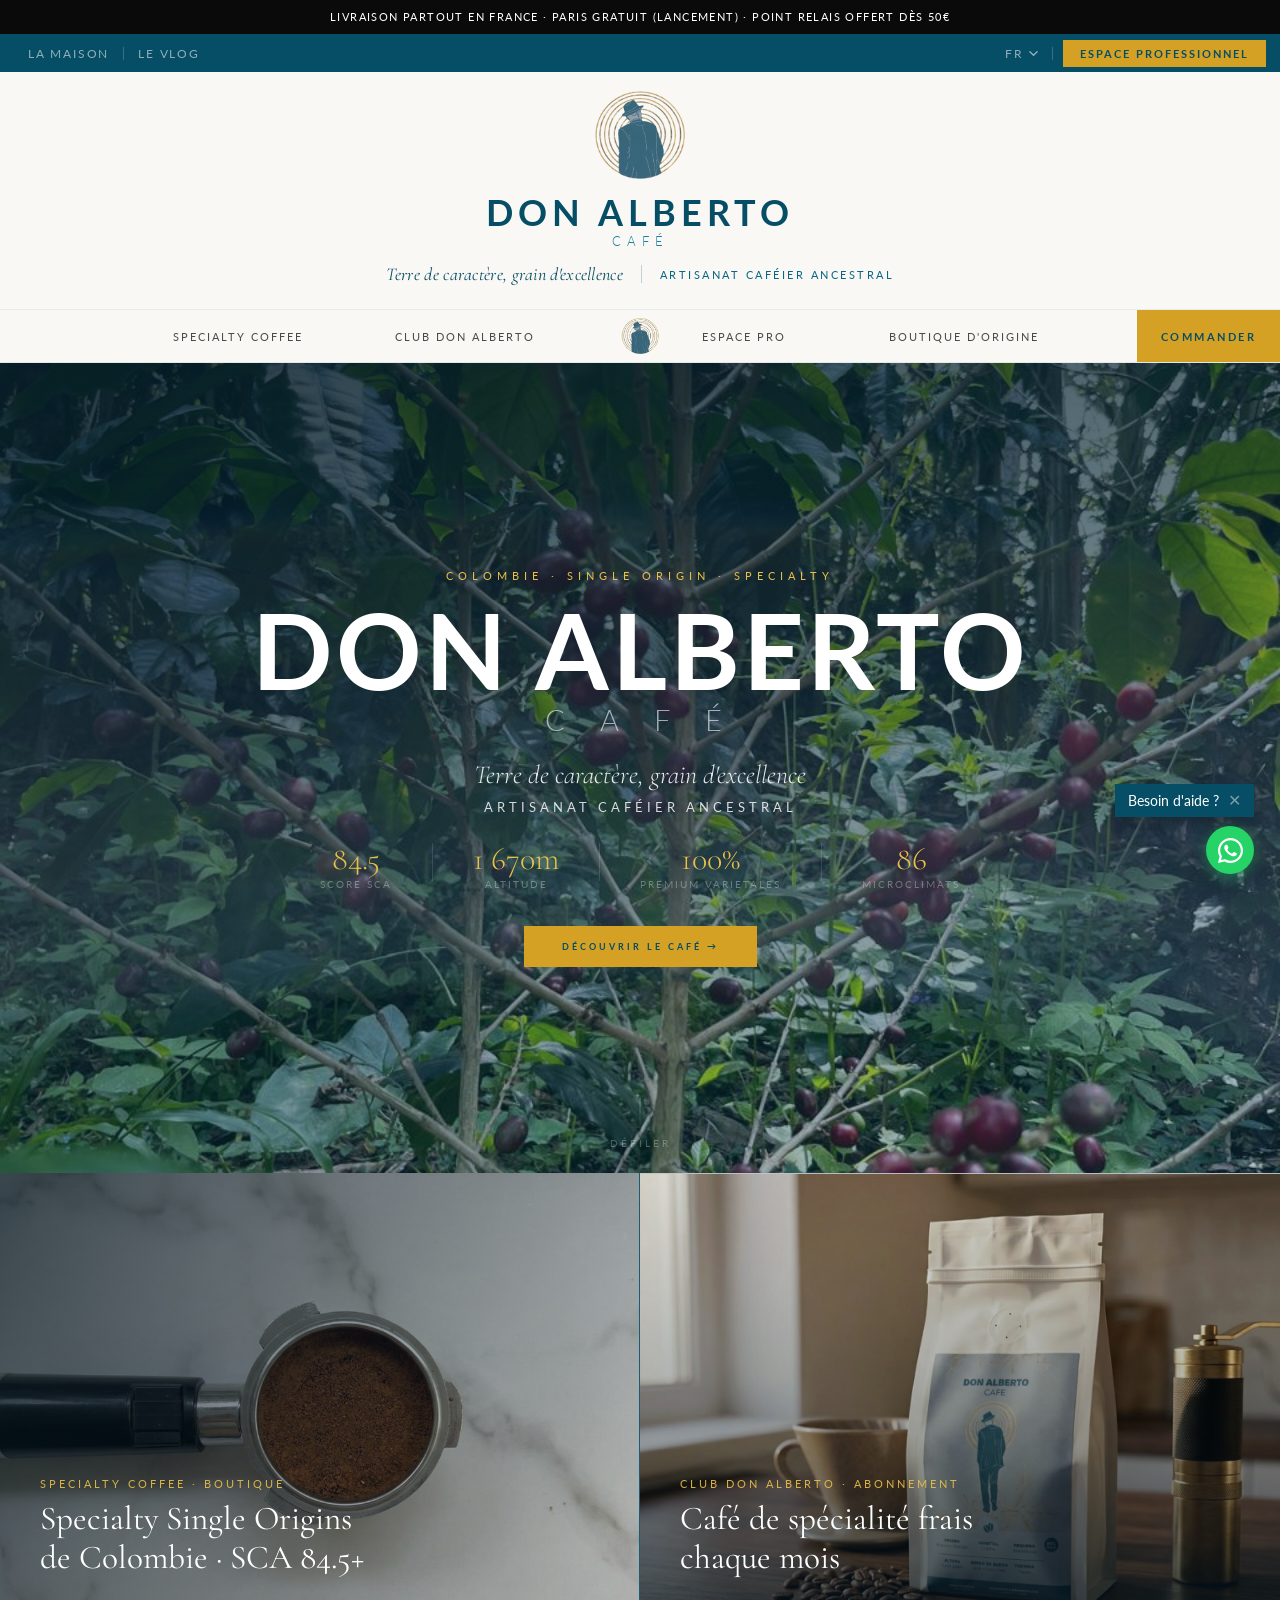
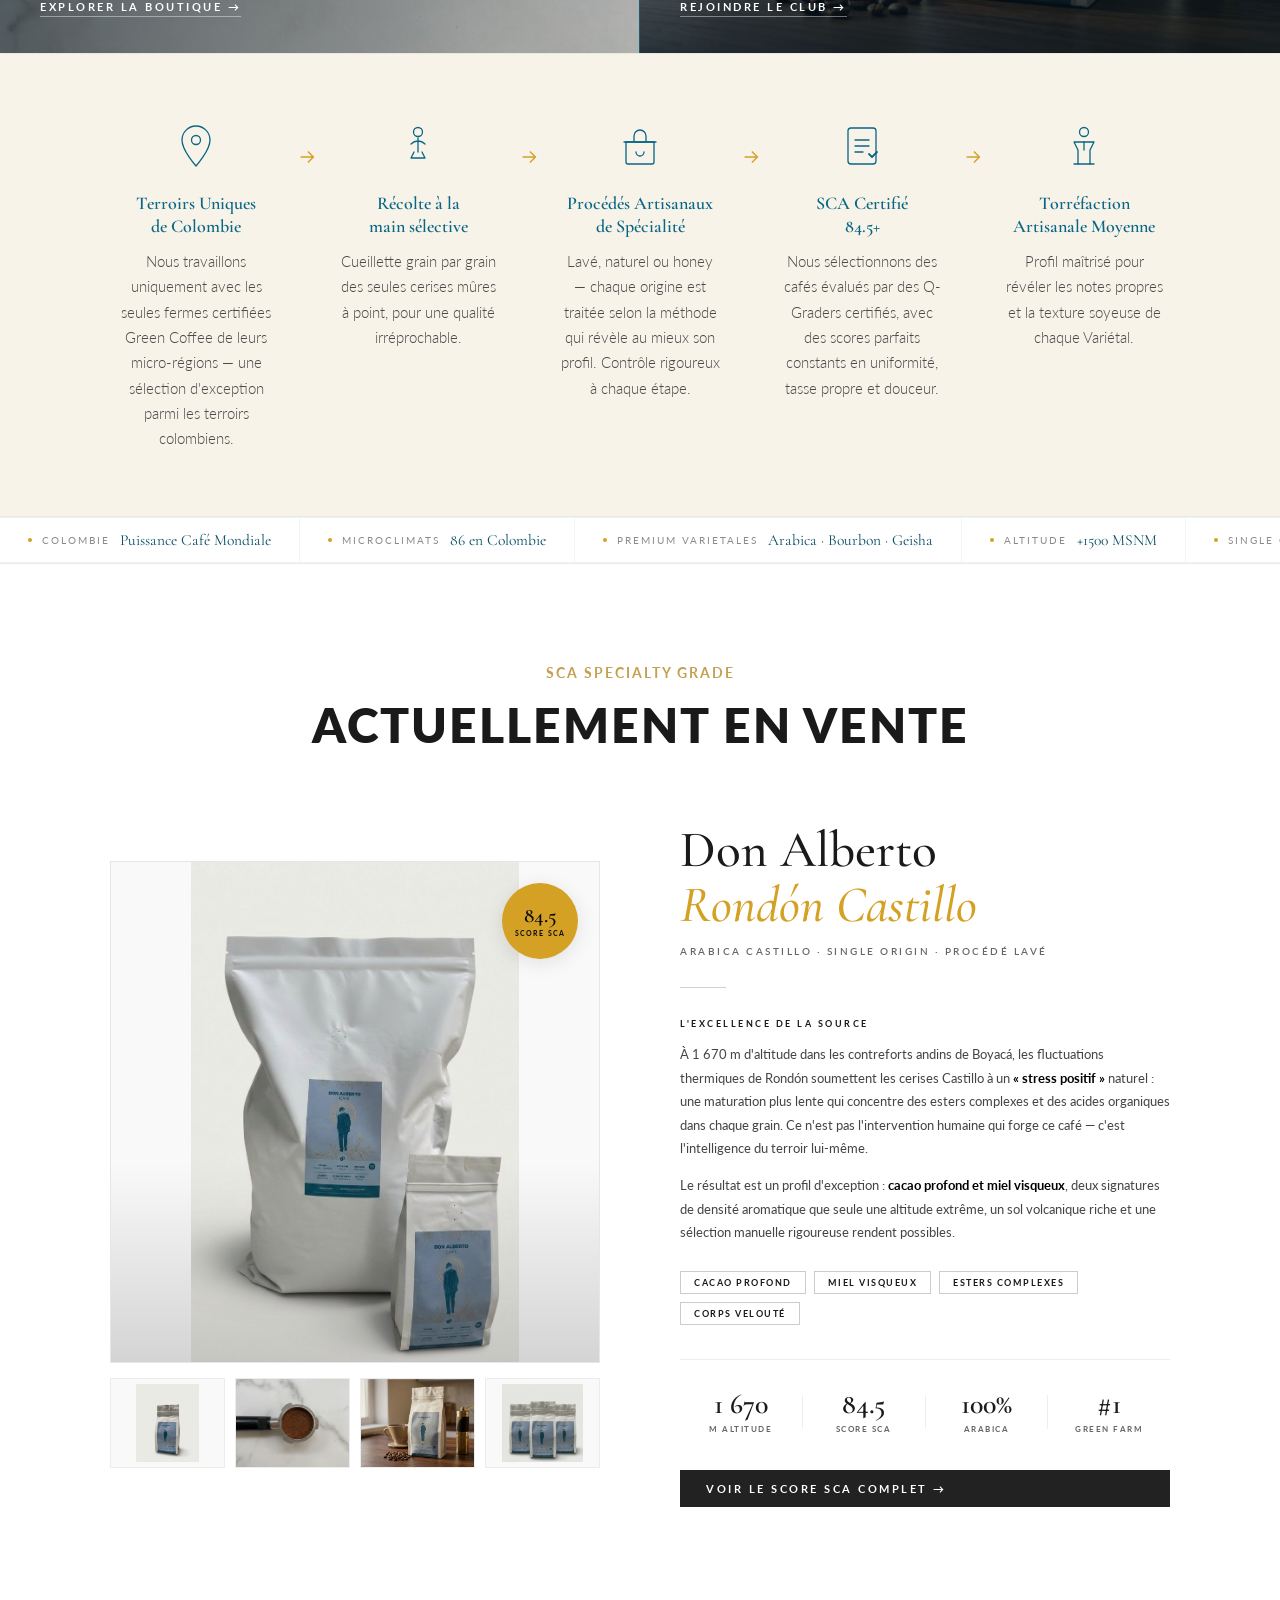
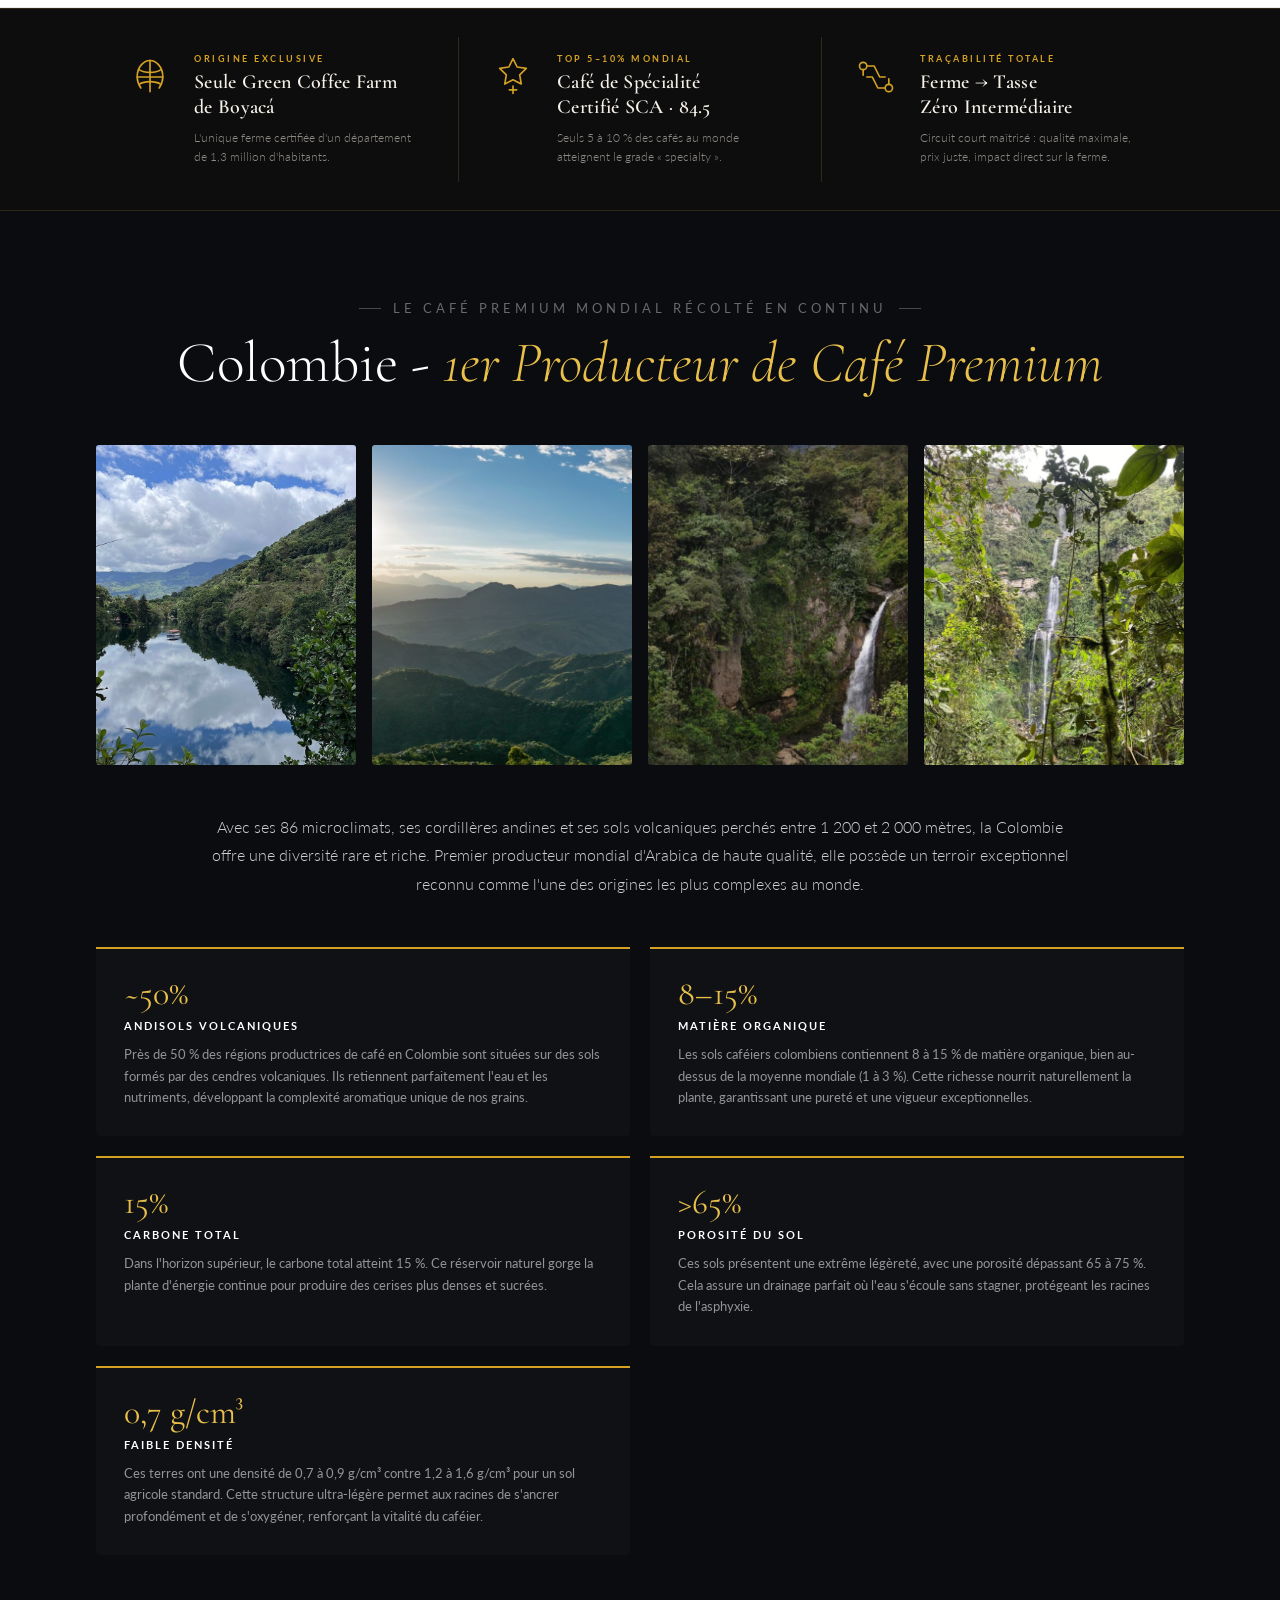
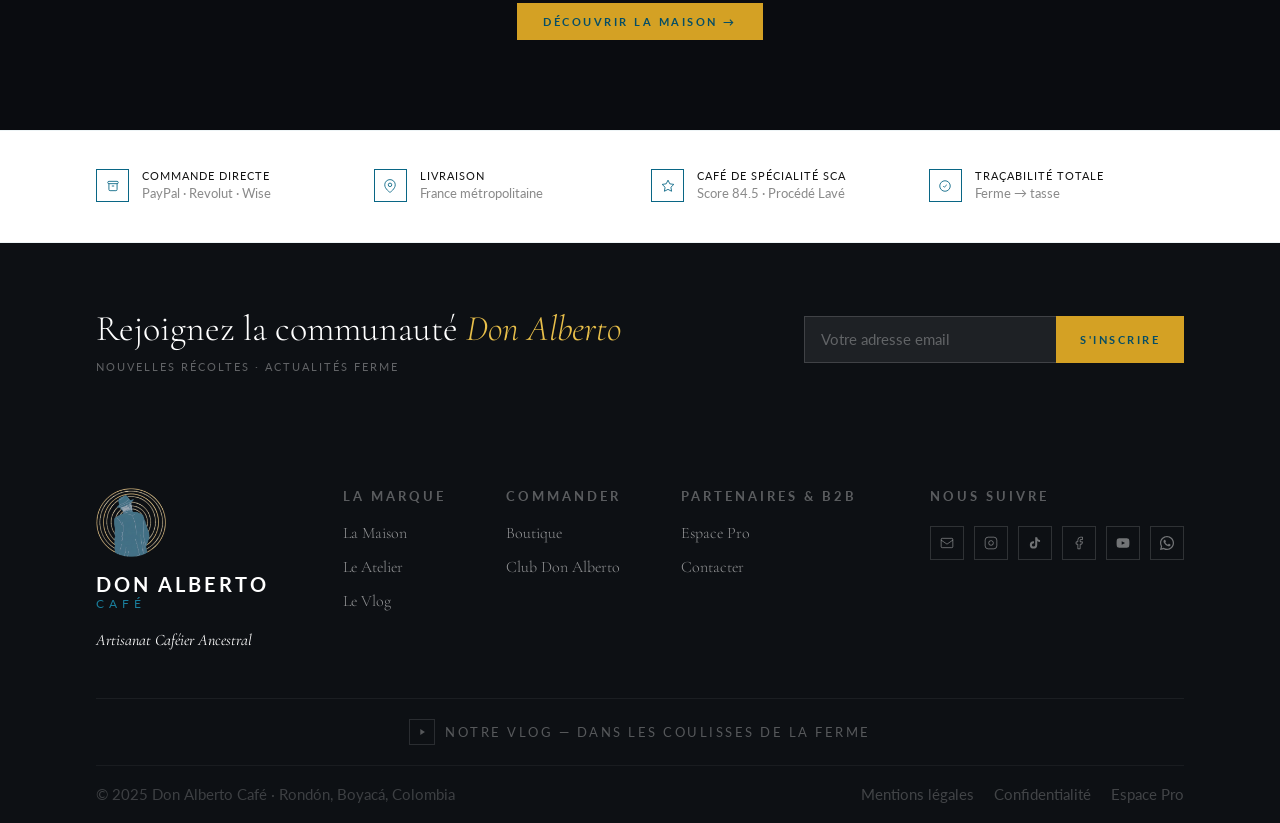
==== index.html @ 187a739f "Move trust bar (hero-hooks) to right below product section on homepage" ====
<!DOCTYPE html>
<html lang="fr">
<head>
<meta charset="UTF-8">
<meta name="viewport" content="width=device-width, initial-scale=1.0">
<title>Don Alberto Café — Specialty Coffee, Colombia · SCA 84.5</title>
<meta name="description" content="Don Alberto Café — Café de spécialité Single Origin. Arabica Castillo, Colombie. Score SCA 84.5.">
<link rel="icon" type="image/png" href="logos/favicon.png">
<link rel="preconnect" href="https://fonts.googleapis.com">
<link href="https://fonts.googleapis.com/css2?family=Cormorant+Garamond:ital,wght@0,300;0,400;0,500;0,600;1,300;1,400;1,500&family=Lato:wght@300;400;700&display=swap" rel="stylesheet">
<link rel="stylesheet" href="da-styles.css">
</head>
<body>

<div id="site-header"></div>

<section class="hero" aria-label="Don Alberto Café — Specialty Coffee from Colombia">
  <video class="hero-video" autoplay muted loop playsinline poster="images/farm_cherries1.jpeg">
    <source src="videos/DA_Intro_Final.mp4" type="video/mp4">
    <img src="images/farm_cherries1.jpeg" alt="Don Alberto coffee farm" style="width:100%;height:100%;object-fit:cover;">
  </video>
  <div class="hero-overlay"></div>
  <div class="hero-content">
    <p class="hero-eyebrow" id="h-ey"> Colombie · Single Origin · Specialty</p>
    <h1 class="hero-title">DON ALBERTO<span id="h-sub">C A F É</span></h1>
    <p class="hero-slogan" id="h-sl">Terre de caractère, grain d'excellence</p>
    <p class="hero-craft" id="h-craft">ARTISANAT CAFÉIER ANCESTRAL</p>
    <div class="hero-stats">
      <div><div class="hstat-num">84.5</div><div class="hstat-lbl" id="s-sca">Score SCA</div></div>
      <div class="hero-hdiv"></div>
      <div><div class="hstat-num">1 670m</div><div class="hstat-lbl" id="s-alt">Altitude</div></div>
      <div class="hero-hdiv"></div>
      <div><div class="hstat-num">100%</div><div class="hstat-lbl" id="s-ara">Premium Varietales</div></div>
      <div class="hero-hdiv"></div>
      <div><div class="hstat-num">86</div><div class="hstat-lbl" id="s-stat4">Microclimats</div></div>
    </div>
    <div style="margin-top:36px;animation:fu .9s 1.1s both;">
<a href="boutique.html" id="hero-cta-btn" style="display:inline-flex;align-items:center;gap:10px;background:var(--gold);color:var(--teal-deep);padding:15px 38px;font-family:'Lato',sans-serif;font-size:9px;letter-spacing:3px;text-transform:uppercase;font-weight:700;border:none;cursor:pointer;text-decoration:none;transition:background .2s;">Découvrir le café →</a>    </div>
  </div>
  <div class="hero-scroll"><div class="scroll-line"></div><span id="s-scroll">Défiler</span></div>
</section>

<style>
/* ── HERO HOOKS ───────────────────────────── */
.hero-hooks {
  background: #0d0d0d;
  border-top: 1px solid rgba(196,160,80,.18);
  border-bottom: 1px solid rgba(196,160,80,.18);
}
.hh-inner {
  display: flex;
  align-items: stretch;
  padding: 0 var(--page-pad);
}
.hh-item {
  flex: 1;
  display: flex;
  align-items: flex-start;
  gap: 22px;
  padding: 44px 32px;
  transition: background .25s;
}
.hh-item:hover { background: rgba(196,160,80,.04); }
.hh-icon {
  flex-shrink: 0;
  width: 44px;
  height: 44px;
  color: var(--gold, #c4a050);
  margin-top: 2px;
}
.hh-icon svg { width: 100%; height: 100%; }
.hh-body { display: flex; flex-direction: column; gap: 6px; }
.hh-tag {
  font-family: 'Lato', sans-serif;
  font-size: 9px;
  font-weight: 700;
  letter-spacing: 2.5px;
  text-transform: uppercase;
  color: var(--gold, #c4a050);
}
.hh-title {
  font-family: 'Cormorant Garamond', serif;
  font-size: 20px;
  font-weight: 600;
  line-height: 1.25;
  color: #f5f0e8;
  letter-spacing: .3px;
}
.hh-desc {
  font-family: 'Lato', sans-serif;
  font-size: 12px;
  font-weight: 300;
  line-height: 1.6;
  color: rgba(245,240,232,.55);
  margin-top: 2px;
}
.hh-divider {
  width: 1px;
  background: rgba(196,160,80,.2);
  margin: 28px 0;
  flex-shrink: 0;
}

@media (max-width: 860px) {
  .hh-inner {
    flex-direction: column;
    padding: 0 24px;
  }
  .hh-item {
    padding: 28px 8px;
    gap: 18px;
  }
  .hh-divider {
    width: 100%;
    height: 1px;
    margin: 0;
  }
  .hh-title { font-size: 18px; }
}
</style>

<div class="home-panels">
  <a href="boutique.html" class="hp">
    <img class="hp-img" src="images/notre-cafe.png" alt="Specialty Coffee Don Alberto — Boutique" loading="lazy" onerror="this.style.display='none'">
    <div class="hp-ov"></div>
    <div class="hp-cnt">
      <div class="hp-ey" id="p1-ey">Specialty Coffee · Boutique</div>
      <div class="hp-ti" id="p1-ti">Rondón Castillo —<br>SCA 84.5 · Grain entier</div>
      <span class="hp-ct" id="p1-ct">Explorer la boutique →</span>
    </div>
  </a>
  <a href="club.html" class="hp">
    <img class="hp-img" src="images/coffee_kitchen_bg.png" alt="Club Don Alberto — Abonnement mensuel" loading="lazy" onerror="this.style.display='none'">
    <div class="hp-ov"></div>
    <div class="hp-cnt">
      <div class="hp-ey" id="p2-ey">Club Don Alberto · Abonnement</div>
      <div class="hp-ti" id="p2-ti">Café de spécialité frais<br>chaque mois</div>
      <span class="hp-ct" id="p2-ct">Rejoindre le Club →</span>
    </div>
  </a>
</div>

<section class="journey-section">
  <div class="journey-steps">
    <div class="journey-step reveal">
      <div class="journey-icon">
        <svg viewBox="0 0 48 48"><path d="M24 4C16.268 4 10 10.268 10 18c0 10.5 14 26 14 26s14-15.5 14-26c0-7.732-6.268-14-14-14z"/><circle cx="24" cy="18" r="4.5"/></svg>
      </div>
      <div class="journey-title" id="jt1"></div>
      <div class="journey-desc" id="jd1"></div>
    </div>
    <div class="journey-arrow"><svg viewBox="0 0 24 24"><path d="M5 12h14M13 6l6 6-6 6"/></svg></div>
    <div class="journey-step reveal">
      <div class="journey-icon">
        <svg viewBox="0 0 48 48"><circle cx="24" cy="10" r="4.5"/><path d="M24 16v14M17 22c0 0 3-3 7-3s7 3 7 3M17 36h14M20 30l-3 6M28 30l3 6"/></svg>
      </div>
      <div class="journey-title" id="jt2"></div>
      <div class="journey-desc" id="jd2"></div>
    </div>
    <div class="journey-arrow"><svg viewBox="0 0 24 24"><path d="M5 12h14M13 6l6 6-6 6"/></svg></div>
    <div class="journey-step reveal">
      <div class="journey-icon">
        <svg viewBox="0 0 48 48"><path d="M10 20h28v20a2 2 0 01-2 2H12a2 2 0 01-2-2V20z"/><path d="M8 20h32M18 20V14a6 6 0 0112 0v6"/><path d="M20 30a4 4 0 008 0"/></svg>
      </div>
      <div class="journey-title" id="jt3"></div>
      <div class="journey-desc" id="jd3"></div>
    </div>
    <div class="journey-arrow"><svg viewBox="0 0 24 24"><path d="M5 12h14M13 6l6 6-6 6"/></svg></div>
    <div class="journey-step reveal">
      <div class="journey-icon">
        <svg viewBox="0 0 48 48"><rect x="10" y="6" width="28" height="36" rx="3"/><path d="M17 18h14M17 24h14M17 30h8"/><path d="M31 32l3 3 5-5" stroke-width="1.8"/></svg>
      </div>
      <div class="journey-title" id="jt4"></div>
      <div class="journey-desc" id="jd4"></div>
    </div>
    <div class="journey-arrow"><svg viewBox="0 0 24 24"><path d="M5 12h14M13 6l6 6-6 6"/></svg></div>
    <div class="journey-step reveal">
      <div class="journey-icon">
        <svg viewBox="0 0 48 48"><circle cx="24" cy="10" r="4.5"/><path d="M18 42V28l-4-8h20l-4 8v14"/><path d="M14 42h20"/><path d="M24 20v8"/></svg>
      </div>
      <div class="journey-title" id="jt5"></div>
      <div class="journey-desc" id="jd5"></div>
    </div>
  </div>
</section>

<div class="attrs-strip">
  <div class="attrs-track">
    </div>
</div>

<section class="product-section" id="produit">
  <div style="text-align: center; margin-bottom: 70px;">
    <div style="font-family: 'Lato', sans-serif; font-size: 14px; color: #c4a050; margin-bottom: 15px; text-transform: uppercase; font-weight: 700; letter-spacing: 2px;" data-i18n="prod_grade">SCA Specialty Grade</div>
    <h2 style="font-family: 'Lato', sans-serif; font-size: 48px; font-weight: 800; color: #1a1a1a; text-transform: uppercase; margin: 0; letter-spacing: 2px;" data-i18n="prod_en_vente">Actuellement en Vente</h2>
  </div>

  <div class="prod-inner">

    <div class="prod-visual reveal">
      <div class="prod-img-frame">
        <img src="images/Prod_Both_Formats.png" alt="Don Alberto Café — Formats" class="prod-main-img">
        <div class="prod-img-overlay"></div>
      </div>
      <div class="prod-badge">
        <div class="prod-badge-score">84.5</div>
        <div class="prod-badge-lbl">Score SCA</div>
      </div>

      <div class="prod-gallery">
        <div class="pg-item"><img src="images/Prod_250_gr.png" alt="250g" class="pg-contain"></div>
        <div class="pg-item"><img src="images/notre-cafe.png" alt="Notre Cafe"></div>
        <div class="pg-item"><img src="images/coffee_kitchen_bg.png" alt="Kitchen Setup"></div>
        <div class="pg-item"><img src="images/Prod_3_pack.png" alt="3 Pack" class="pg-contain"></div>
      </div>
    </div>

    <div class="prod-content reveal">
      <h2 class="prod-title">Don Alberto<br><em>Rondón Castillo</em></h2>
      <p class="prod-subtitle">Arabica Castillo · Single Origin · Procédé Lavé</p>

      <div class="prod-divider"></div>

      <div class="prod-quality-label" data-i18n="qlabel">L'Excellence de la Source</div>
      <p class="prod-desc" data-i18n="prod_p1">
        À 1&nbsp;670&nbsp;m d'altitude dans les contreforts andins de Boyacá, les fluctuations thermiques de Rondón soumettent les cerises Castillo à un <strong>« stress positif »</strong> naturel : une maturation plus lente qui concentre des esters complexes et des acides organiques dans chaque grain. Ce n'est pas l'intervention humaine qui forge ce café — c'est l'intelligence du terroir lui-même.
      </p>
      <p class="prod-desc" style="margin-top:14px;" data-i18n="prod_p2">
        Le résultat est un profil d'exception : <strong>cacao profond et miel visqueux</strong>, deux signatures de densité aromatique que seule une altitude extrême, un sol volcanique riche et une sélection manuelle rigoureuse rendent possibles.
      </p>

      <div class="prod-flavors">
        <span class="prod-flavor" data-i18n="prod_f1">Cacao Profond</span>
        <span class="prod-flavor" data-i18n="prod_f2">Miel Visqueux</span>
        <span class="prod-flavor" data-i18n="prod_f3">Esters Complexes</span>
        <span class="prod-flavor" data-i18n="prod_f4">Corps Velouté</span>
      </div>

      <div class="prod-stats">
        <div class="pstat">
          <div class="pstat-val">1&nbsp;670</div>
          <div class="pstat-lbl" data-i18n="prod_alt_lbl">m Altitude</div>
        </div>
        <div class="pstat-div"></div>
        <div class="pstat">
          <div class="pstat-val">84.5</div>
          <div class="pstat-lbl">Score SCA</div>
        </div>
        <div class="pstat-div"></div>
        <div class="pstat">
          <div class="pstat-val">100%</div>
          <div class="pstat-lbl">Arabica</div>
        </div>
        <div class="pstat-div"></div>
        <div class="pstat">
          <div class="pstat-val">#1</div>
          <div class="pstat-lbl">Green Farm</div>
        </div>
      </div>

      <a href="boutique.html#score" class="btn-primary" id="prod-cta" style="margin-top:36px;display:inline-flex;background:#222;color:#fff;border-color:#222;" data-i18n="qcta">
        Voir le score SCA complet →
      </a>
    </div>

  </div>
</section>

<section class="hero-hooks">
  <div class="hh-inner">

    <div class="hh-item">
      <div class="hh-icon">
        <svg viewBox="0 0 48 48" fill="none" xmlns="http://www.w3.org/2000/svg">
          <path d="M24 6C18 6 10 12 10 24c0 5 2 9 4 12" stroke="currentColor" stroke-width="1.8" stroke-linecap="round"/>
          <path d="M24 6c6 0 14 6 14 18 0 5-2 9-4 12" stroke="currentColor" stroke-width="1.8" stroke-linecap="round"/>
          <path d="M24 6v34" stroke="currentColor" stroke-width="1.8" stroke-linecap="round"/>
          <path d="M10 24h28" stroke="currentColor" stroke-width="1.8" stroke-linecap="round"/>
          <path d="M12 16c3 2 7 3 12 3s9-1 12-3" stroke="currentColor" stroke-width="1.8" stroke-linecap="round"/>
          <path d="M12 32c3-2 7-3 12-3s9 1 12 3" stroke="currentColor" stroke-width="1.8" stroke-linecap="round"/>
        </svg>
      </div>
      <div class="hh-body">
        <div class="hh-tag" id="hh1-tag">Origine Exclusive</div>
        <div class="hh-title" id="hh1-title">Seule Green Coffee Farm<br>de Boyacá</div>
        <div class="hh-desc" id="hh1-desc">L'unique ferme certifiée d'un département de 1,3 million d'habitants.</div>
      </div>
    </div>

    <div class="hh-divider"></div>

    <div class="hh-item">
      <div class="hh-icon">
        <svg viewBox="0 0 48 48" fill="none" xmlns="http://www.w3.org/2000/svg">
          <path d="M24 4l4.5 9.1 10 1.5-7.2 7 1.7 10L24 27l-9 4.7 1.7-10L9.5 14.6l10-1.5L24 4z" stroke="currentColor" stroke-width="1.8" stroke-linejoin="round"/>
          <path d="M24 34v8M20 38h8" stroke="currentColor" stroke-width="1.8" stroke-linecap="round"/>
        </svg>
      </div>
      <div class="hh-body">
        <div class="hh-tag" id="hh2-tag">Top 5–10% Mondial</div>
        <div class="hh-title" id="hh2-title">Café de Spécialité<br>Certifié SCA · 84.5</div>
        <div class="hh-desc" id="hh2-desc">Seuls 5 à 10 % des cafés au monde atteignent le grade « specialty ».</div>
      </div>
    </div>

    <div class="hh-divider"></div>

    <div class="hh-item">
      <div class="hh-icon">
        <svg viewBox="0 0 48 48" fill="none" xmlns="http://www.w3.org/2000/svg">
          <circle cx="10" cy="12" r="4" stroke="currentColor" stroke-width="1.8"/>
          <circle cx="38" cy="36" r="4" stroke="currentColor" stroke-width="1.8"/>
          <path d="M14 12h8l6 12h6" stroke="currentColor" stroke-width="1.8" stroke-linecap="round" stroke-linejoin="round"/>
          <path d="M34 36h-8l-6-12H14" stroke="currentColor" stroke-width="1.8" stroke-linecap="round" stroke-linejoin="round"/>
          <path d="M10 16v6M38 32v-6" stroke="currentColor" stroke-width="1.8" stroke-linecap="round"/>
        </svg>
      </div>
      <div class="hh-body">
        <div class="hh-tag" id="hh3-tag">Traçabilité Totale</div>
        <div class="hh-title" id="hh3-title">Ferme → Tasse<br>Zéro Intermédiaire</div>
        <div class="hh-desc" id="hh3-desc">Circuit court maîtrisé : qualité maximale, prix juste, impact direct sur la ferme.</div>
      </div>
    </div>

  </div>
</section>

<section class="colombia-section" id="colombia">
  <div class="col-header reveal">
    <div class="section-label center light" id="col-label">Le café premium mondial récolté en continu</div>
    <h2 class="h2 light" id="col-h2">Colombie - <em>1er Producteur de Café Premium</em></h2>
  </div>

  <div class="col-images reveal">
    <img src="images/boyaca-landscapes.jpg" alt="Boyacá Landscapes" class="active">
    <img src="images/Colombian Mountains.jpg" alt="Colombian Mountains">
    <img src="images/agua-montanas-boyaca.jpeg" alt="Boyacá Waterfalls">
    <img src="images/Colombian Landscapes.png" alt="Colombian Flora">
  </div>

  <div class="col-body reveal">
    <p class="body-text light" id="col-p1">Avec ses 86 microclimats, ses cordillères andines et ses sols volcaniques perchés entre 1 200 et 2 000 mètres, la Colombie offre une diversité rare et riche. Premier producteur mondial d'Arabica de haute qualité, elle possède un terroir exceptionnel reconnu comme l'une des origines les plus complexes au monde.</p>

    <div class="col-cards-wrapper">
      <button class="col-arr prev" onclick="moveColCards(-1)">❮</button>
      
      <div class="col-cards-viewport">
        <div class="col-cards" id="col-cards-track">
          <div class="ccard">
            <div class="ccard-val" id="cs1-val">~50%</div>
            <div class="ccard-tit" id="cs1-lbl">Andisols Volcaniques</div>
            <div class="ccard-desc" id="cs1-desc">Près de 50 % des régions productrices de café en Colombie sont situées sur des sols formés par des cendres volcaniques. Ils retiennent parfaitement l'eau et les nutriments, développant la complexité aromatique unique de nos grains.</div>
          </div>
          <div class="ccard">
            <div class="ccard-val" id="cs2-val">8–15%</div>
            <div class="ccard-tit" id="cs2-lbl">Matière Organique</div>
            <div class="ccard-desc" id="cs2-desc">Les sols caféiers colombiens contiennent 8 à 15 % de matière organique, bien au-dessus de la moyenne mondiale (1 à 3 %). Cette richesse nourrit naturellement la plante, garantissant une pureté et une vigueur exceptionnelles.</div>
          </div>
          <div class="ccard">
            <div class="ccard-val" id="cs3-val">15%</div>
            <div class="ccard-tit" id="cs3-lbl">Carbone Total</div>
            <div class="ccard-desc" id="cs3-desc">Dans l'horizon supérieur, le carbone total atteint 15 %. Ce réservoir naturel gorge la plante d'énergie continue pour produire des cerises plus denses et sucrées.</div>
          </div>
          <div class="ccard">
            <div class="ccard-val" id="cs4-val">&gt;65%</div>
            <div class="ccard-tit" id="cs4-lbl">Porosité du Sol</div>
            <div class="ccard-desc" id="cs4-desc">Ces sols présentent une extrême légèreté, avec une porosité dépassant 65 à 75 %. Cela assure un drainage parfait où l'eau s'écoule sans stagner, protégeant les racines de l'asphyxie.</div>
          </div>
          <div class="ccard" style="grid-column: auto;">
            <div class="ccard-val" id="cs5-val">0,7 g/cm³</div>
            <div class="ccard-tit" id="cs5-lbl">Faible Densité</div>
            <div class="ccard-desc" id="cs5-desc">Ces terres ont une densité de 0,7 à 0,9 g/cm³ contre 1,2 à 1,6 g/cm³ pour un sol agricole standard. Cette structure ultra-légère permet aux racines de s'ancrer profondément et de s'oxygéner, renforçant la vitalité du caféier.</div>
          </div>
        </div>
      </div>

      <button class="col-arr next" onclick="moveColCards(1)">❯</button>
    </div>

    <div style="margin-top:48px;">
      <a href="maison.html" class="btn-gold" id="col-cta">Découvrir La Maison →</a>
    </div>
  </div>
</section>

<script>
  // 1. Auto-Fade Colombia Images
  let colImgIdx = 0;
  setInterval(() => {
    const imgs = document.querySelectorAll('.col-images img');
    if(window.innerWidth > 780 || imgs.length === 0) return; // Only animate on mobile
    imgs.forEach(img => img.classList.remove('active'));
    colImgIdx = (colImgIdx + 1) % imgs.length;
    imgs[colImgIdx].classList.add('active');
  }, 4000); // Changes image every 4 seconds

  // 2. Text Cards Arrow Navigation
  let colCardIdx = 0;
  function moveColCards(dir) {
    const track = document.getElementById('col-cards-track');
    const cards = document.querySelectorAll('.ccard');
    if(!track || cards.length === 0) return;

    const cardWidth = cards[0].offsetWidth;
    const trackWidth = track.parentElement.offsetWidth;
    const cardsPerView = Math.round(trackWidth / cardWidth);
    const maxIdx = cards.length - cardsPerView;

    colCardIdx += dir;
    if(colCardIdx < 0) colCardIdx = 0;
    if(colCardIdx > maxIdx) colCardIdx = maxIdx;

    track.style.transform = `translateX(-${colCardIdx * cardWidth}px)`;
  }

  // Reset slider position if user rotates phone to landscape/desktop
  window.addEventListener('resize', () => {
    if(window.innerWidth > 780) {
      const track = document.getElementById('col-cards-track');
      if(track) track.style.transform = 'translateX(0)';
      colCardIdx = 0;
    }
  });
</script>

<style>
/* ── PRODUCT SECTION ───────────────────────────── */
.product-section {
  background: #ffffff;
  border-top: 1px solid rgba(0,0,0,.08);
  border-bottom: 1px solid rgba(0,0,0,.08);
  padding: 100px 0;
}
.prod-inner {
  max-width: 1180px;
  margin: 0 auto;
  padding: 0 60px;
  display: grid;
  grid-template-columns: 1fr 1fr;
  gap: 80px;
  align-items: center;
}

/* Visual column */
.prod-visual { position: relative; }
.prod-img-frame {
  position: relative;
  overflow: hidden;
  border: 1px solid rgba(0,0,0,.08);
  background: #f9f9f9;
}
.prod-main-img {
  width: 100%;
  height: 500px;
  object-fit: contain;
  object-position: center;
  display: block;
  mix-blend-mode: multiply;
  transition: transform .7s cubic-bezier(.25,.46,.45,.94);
}
.prod-img-frame:hover .prod-main-img {
  transform: scale(1.04);
}
.prod-img-overlay {
  position: absolute;
  inset: 0;
  background: linear-gradient(to top, rgba(0,0,0,.15) 0%, transparent 40%);
  pointer-events: none;
}
.prod-badge {
  position: absolute;
  top: 22px;
  right: 22px;
  background: var(--gold, #c4a050);
  color: #0d0d0d;
  width: 76px;
  height: 76px;
  border-radius: 50%;
  display: flex;
  flex-direction: column;
  align-items: center;
  justify-content: center;
  text-align: center;
  box-shadow: 0 4px 20px rgba(0,0,0,.1);
}
.prod-badge-score {
  font-family: 'Cormorant Garamond', serif;
  font-size: 21px;
  font-weight: 600;
  line-height: 1;
}
.prod-badge-lbl {
  font-family: 'Lato', sans-serif;
  font-size: 7px;
  font-weight: 700;
  letter-spacing: 1.2px;
  text-transform: uppercase;
  margin-top: 3px;
}

.prod-gallery {
  display: grid;
  grid-template-columns: repeat(4, 1fr);
  gap: 10px;
  margin-top: 15px;
}
.pg-item {
  background: #f9f9f9;
  border: 1px solid rgba(0,0,0,.05);
  height: 90px;
  display: flex;
  align-items: center;
  justify-content: center;
  overflow: hidden;
  cursor: pointer;
  transition: border-color .2s;
}
.pg-item:hover { border-color: rgba(0,0,0,.3); }
.pg-item img {
  width: 100%;
  height: 100%;
  object-fit: cover;
  mix-blend-mode: multiply;
}
.pg-item img.pg-contain {
  object-fit: contain;
  padding: 5px;
}

/* Content column */
.prod-content { display: flex; flex-direction: column; }
.prod-title {
  font-family: 'Cormorant Garamond', serif;
  font-size: clamp(38px, 4vw, 56px);
  font-weight: 500;
  line-height: 1.08;
  color: #1a1a1a;
  margin: 0;
}
.prod-title em {
  font-style: italic;
  color: var(--gold, #c4a050);
}
.prod-subtitle {
  font-family: 'Lato', sans-serif;
  font-size: 10px;
  font-weight: 600;
  letter-spacing: 2.5px;
  text-transform: uppercase;
  color: #666;
  margin-top: 12px;
}
.prod-divider {
  width: 46px;
  height: 1px;
  background: #1a1a1a;
  margin: 30px 0;
  opacity: .2;
}
.prod-quality-label {
  font-family: 'Lato', sans-serif;
  font-size: 9px;
  font-weight: 700;
  letter-spacing: 2.5px;
  text-transform: uppercase;
  color: #1a1a1a;
  margin-bottom: 14px;
}
.prod-desc {
  font-family: 'Lato', sans-serif;
  font-size: 13px;
  font-weight: 400;
  line-height: 1.8;
  color: #444;
  margin: 0;
}
.prod-desc strong { color: #000; font-weight: 700; }

.prod-flavors {
  display: flex;
  flex-wrap: wrap;
  gap: 8px;
  margin-top: 26px;
}
.prod-flavor {
  font-family: 'Lato', sans-serif;
  font-size: 9px;
  font-weight: 700;
  letter-spacing: 1.5px;
  text-transform: uppercase;
  color: #1a1a1a;
  padding: 5px 13px;
  border: 1px solid #ccc;
  transition: border-color .2s;
}
.prod-flavor:hover {
  border-color: #1a1a1a;
}

.prod-stats {
  display: flex;
  align-items: center;
  margin-top: 34px;
  padding-top: 30px;
  border-top: 1px solid #eee;
}
.pstat { flex: 1; text-align: center; }
.pstat-val {
  font-family: 'Cormorant Garamond', serif;
  font-size: 28px;
  font-weight: 600;
  color: #1a1a1a;
  line-height: 1;
}
.pstat-lbl {
  font-family: 'Lato', sans-serif;
  font-size: 8px;
  font-weight: 700;
  letter-spacing: 1.5px;
  text-transform: uppercase;
  color: #666;
  margin-top: 6px;
}
.pstat-div {
  width: 1px;
  height: 34px;
  background: #eee;
  flex-shrink: 0;
}

@media (max-width: 920px) {
  .prod-inner {
    grid-template-columns: 1fr;
    gap: 44px;
    padding: 0 28px;
  }
  .product-section { padding: 64px 0; }
}
@media (max-width: 480px) {
  .prod-flavors { gap: 6px; }
  .pstat-val { font-size: 22px; }
  .prod-gallery { grid-template-columns: repeat(2, 1fr); }
}
</style>

<div class="trust-bar">
  <div class="trust-grid">
    <div class="trust-item reveal">
      <div class="trust-icon"><svg viewBox="0 0 24 24" fill="none" stroke="currentColor" stroke-width="1.5"><path d="M5 8h14M5 8a2 2 0 110-4h14a2 2 0 110 4M5 8v10a2 2 0 002 2h10a2 2 0 002-2V8m-9 4h4"/></svg></div>
      <div><div class="trust-h" id="t1h">Commande directe</div><div class="trust-d" id="t1d">PayPal · Revolut · Wise</div></div>
    </div>
    <div class="trust-item reveal">
      <div class="trust-icon"><svg viewBox="0 0 24 24" fill="none" stroke="currentColor" stroke-width="1.5"><path d="M21 10c0 7-9 13-9 13s-9-6-9-13a9 9 0 0118 0z"/><circle cx="12" cy="10" r="3"/></svg></div>
      <div><div class="trust-h" id="t2h">Livraison internationale</div><div class="trust-d" id="t2d">France, Europe &amp; monde</div></div>
    </div>
    <div class="trust-item reveal">
      <div class="trust-icon"><svg viewBox="0 0 24 24" fill="none" stroke="currentColor" stroke-width="1.5"><path d="M12 2l3.09 6.26L22 9.27l-5 4.87 1.18 6.88L12 17.77l-6.18 3.25L7 14.14 2 9.27l6.91-1.01L12 2z"/></svg></div>
      <div><div class="trust-h" id="t3h">Café de spécialité SCA</div><div class="trust-d" id="t3d">Score 84.5 · Procédé Lavé</div></div>
    </div>
    <div class="trust-item reveal">
      <div class="trust-icon"><svg viewBox="0 0 24 24" fill="none" stroke="currentColor" stroke-width="1.5"><path d="M9 12l2 2 4-4m6 2a9 9 0 11-18 0 9 9 0 0118 0z"/></svg></div>
      <div><div class="trust-h" id="t4h">Traçabilité totale</div><div class="trust-d" id="t4d">Ferme → tasse</div></div>
    </div>
  </div>
</div>

<section class="nl-section">
  <div class="nl-text">
    <h2 id="nl-h">Rejoignez la communauté <em>Don Alberto</em></h2>
    <p id="nl-p">Nouvelles récoltes · Actualités ferme · FR · EN · ES</p>
  </div>
<form class="nl-form" action="https://tally.so/r/kdRxKZ" method="GET" target="_blank">
  <input type="email" name="email" class="nl-input" id="nl-input" placeholder="Votre adresse email" required autocomplete="email">
  <button type="submit" class="nl-submit" id="nl-btn">S'inscrire</button>
</form>
</section>
<div id="site-footer"></div>
<script src="da-shell.js"></script>
</body>
</html>
---- da-styles.css ----
/* ═══════════════════════════════════════════════════════════
   DON ALBERTO CAFÉ — Master Stylesheet
   Single source of truth for all pages.
   Sections:
     1. Custom Fonts
     2. Reset & Variables
     3. Base
     4. Utility Bar
     5. Full Header Brand
     6. Main Nav
     7. Mobile Menu
     8. Hero (index)
     9. Home Panels (index)
    10. Journey / Process (index)
    11. Attributes Ticker
    12. Utilities & Shared Components
    13. Quality Section (index)
    14. Origin Teaser (index)
    15. Trust Bar
    16. Newsletter Section
    17. Footer
    18. Checkout Modal
    19. Payment Modal
    20. WhatsApp
    21. Keyframes
    22. Responsive
    23. Subpage Helpers
   ═══════════════════════════════════════════════════════════ */

/* ── 1. CUSTOM FONTS ── */
@font-face { font-family:'BowlbyOne'; src:url('BowlbyOneSC-Regular.ttf') format('truetype'); }
@font-face { font-family:'CeraPro'; src:url('CeraPro-Regular.otf') format('opentype'); }

/* ── 2. RESET & VARIABLES ── */
*,*::before,*::after{margin:0;padding:0;box-sizing:border-box;}
html{scroll-behavior:smooth;}
:root{
  --teal:#096685;--teal-deep:#064e65;--teal-mid:#1a7e9c;--teal-pale:#e0f0f6;
  --cream:#faf8f4;--warm:#f3ede3;
  --gold:#d4a124;--gold-light:#e8bf4a;--gold-pale:#f6edd0;
  --dark:#141414;--mid:#4a4a4a;--light:#8a8a8a;
  --promo-h:34px;--util-h:38px;--nav-h:52px;
  --page-pad:clamp(40px,7.5vw,120px);
}

/* ── 3. BASE ── */
body{font-family:'Lato',sans-serif;background:var(--cream);color:var(--dark);overflow-x:hidden;max-width:100vw;width:100%;}
img,video{max-width:100%;height:auto;}
a{text-decoration:none;color:inherit;}
ul{list-style:none;}

/* ══════════════════════════════════════════
   4. UTILITY BAR
   ══════════════════════════════════════════ */
#util-bar{
  position:relative;z-index:1000;
  height:var(--util-h);background:var(--teal-deep);
  display:flex;align-items:center;padding:0 14px;
  box-sizing:border-box;overflow:visible;
}
#util-bar.hide{transform:translateY(-100%);}
.ub-left{display:flex;align-items:center;}
.ub-right{margin-left:auto;display:flex;align-items:center;}
.ub-link{
  font-size:11.5px;letter-spacing:1.8px;text-transform:uppercase;
  color:rgba(255,255,255,.55);padding:0 14px;
  background:none;border:none;cursor:pointer;
  font-family:'Lato',sans-serif;transition:color .2s;white-space:nowrap;
}
.ub-link:hover{color:var(--gold-light);}
.ub-link.ub-active{color:var(--gold-light);}
.ub-sep{width:1px;height:13px;background:rgba(255,255,255,.2);flex-shrink:0;}
.ub-pro{
  font-size:11px;letter-spacing:2px;text-transform:uppercase;
  background:var(--gold);color:var(--teal-deep);
  padding:6px 16px;border:1px solid var(--gold);cursor:pointer;
  font-family:'Lato',sans-serif;transition:all .2s;white-space:nowrap;
  margin-left:10px;font-weight:700;
}
.ub-pro:hover{background:var(--gold-light);border-color:var(--gold-light);}

/* Language dropdown */
.lang-wrap{position:relative;}
.lang-btn{
  display:flex;align-items:center;gap:5px;
  font-size:11.5px;letter-spacing:1.8px;text-transform:uppercase;
  color:rgba(255,255,255,.55);background:none;border:none;
  cursor:pointer;font-family:'Lato',sans-serif;padding:0 14px;
}
.lang-btn:hover{color:var(--gold-light);}
.lang-btn svg{width:9px;height:9px;transition:transform .2s;}
.lang-wrap.open .lang-btn svg{transform:rotate(180deg);}
.lang-drop{
  display:none;position:absolute;top:calc(100% + 8px);right:0;
  background:var(--teal-deep);border:1px solid rgba(255,255,255,.15);
  min-width:68px;z-index:1100;
}
.lang-wrap.open .lang-drop{display:block;}
.lang-drop button{
  display:block;width:100%;padding:8px 14px;
  font-size:11px;letter-spacing:2px;text-transform:uppercase;
  color:rgba(255,255,255,.45);background:none;border:none;
  cursor:pointer;transition:color .15s;font-family:'Lato',sans-serif;text-align:left;
}
.lang-drop button:hover,.lang-drop button.active{color:var(--gold-light);}

/* ══════════════════════════════════════════
   5. FULL HEADER BRAND
   ══════════════════════════════════════════ */
#hdr-full{
  background:var(--cream);padding:calc(var(--promo-h,34px) + var(--util-h,38px) + 18px) 20px 24px;text-align:center;
  border-bottom:1px solid rgba(9,102,133,.08);
}
.hf-brand-link{display:block;text-decoration:none;color:inherit;}
.hf-icon{width:90px;height:90px;margin:0 auto 14px;display:flex;align-items:center;justify-content:center;}
.hf-icon img{width:90px;height:90px;object-fit:contain;display:block;}
.hf-name{
  font-family:'Lato',sans-serif;font-size:clamp(24px,4vw,36px);
  font-weight:700;letter-spacing:5px;text-transform:uppercase;
  color:var(--teal-deep);line-height:1;
}
.hf-sub{font-size:13px;letter-spacing:6px;text-transform:uppercase;color:var(--teal-mid);margin-top:3px;font-weight:300;}
.hf-slogans{display:flex;align-items:center;justify-content:center;gap:18px;margin-top:14px;}
.hf-sl1{font-family:'Cormorant Garamond',serif;font-style:italic;font-size:18px;font-weight:400;color:var(--teal-deep);letter-spacing:.3px;}
.hf-sep{width:1px;height:18px;background:rgba(9,102,133,.25);}
.hf-sl2{font-size:11px;letter-spacing:2.5px;text-transform:uppercase;color:var(--teal);font-weight:400;}

/* ══════════════════════════════════════════
   6. MAIN NAV
   ══════════════════════════════════════════ */
#main-nav{
  position:sticky;top:0;z-index:900;
  background:var(--cream);border-bottom:1px solid rgba(9,102,133,.1);
  transition:box-shadow .25s;
}
#main-nav.shadowed{box-shadow:0 2px 20px rgba(0,0,0,.09);}
.nav-inner{display:flex;align-items:center;height:var(--nav-h);padding:0 0 0 var(--page-pad);position:relative;}
.nav-left{flex:1;display:flex;align-items:center;justify-content:space-evenly;}
.nav-right{flex:1;display:flex;align-items:center;justify-content:space-evenly;}
.ni{position:relative;}
.ni > a{
  display:flex;align-items:center;gap:4px;padding:0 14px;height:var(--nav-h);
  font-size:11px;letter-spacing:2px;text-transform:uppercase;
  color:var(--mid);transition:color .2s;cursor:pointer;white-space:nowrap;position:relative;
}
.ni > a::after{
  content:'';position:absolute;bottom:0;left:14px;right:14px;
  height:2px;background:var(--teal);transform:scaleX(0);transition:transform .2s;
}
.ni > a:hover{color:var(--teal);}
.ni > a:hover::after,.ni > a.act::after{transform:scaleX(1);}
.ni > a.act{color:var(--teal);}

/* Dropdown */
.ni .nsub{
  display:none;position:absolute;top:100%;left:50%;transform:translateX(-50%);
  background:white;border:1px solid rgba(9,102,133,.1);
  border-top:2px solid var(--teal);min-width:170px;
  box-shadow:0 8px 28px rgba(0,0,0,.09);z-index:400;
}
.ni:hover .nsub{display:block;}
.nsub a{
  display:block;padding:11px 18px;font-size:11px;letter-spacing:1.8px;
  text-transform:uppercase;color:var(--mid);
  border-bottom:1px solid rgba(0,0,0,.04);transition:color .15s,background .15s;
}
.nsub a:last-child{border-bottom:none;}
.nsub a:hover{color:var(--teal);background:rgba(9,102,133,.03);}

/* Centre compact logo */
.nav-center{position:absolute;left:50%;transform:translateX(-50%);display:flex;justify-content:center;align-items:center;}
.nav-logo-compact{opacity:0;transform:translateY(-6px);transition:opacity .3s ease,transform .3s ease;pointer-events:none;}
.nav-logo-compact.visible{opacity:1;transform:translateY(0);pointer-events:auto;}
.nav-logo-compact img{height:34px;width:auto;object-fit:contain;display:block;}
.nav-logo-compact a{display:flex;align-items:center;}
@media(max-width:980px){.nav-logo-compact{position:absolute;left:50%;transform:translateX(-50%)!important;opacity:0;}
.nav-logo-compact.visible{opacity:1!important;}}

/* Commander CTA */
.nav-cmd{
  display:inline-flex;align-items:center;padding:0 24px;
  height:var(--nav-h);
  background:var(--gold);color:var(--teal-deep);
  font-size:11px;letter-spacing:2.5px;text-transform:uppercase;font-weight:700;
  font-family:'Lato',sans-serif;border:none;cursor:pointer;
  transition:background .2s;margin-left:8px;white-space:nowrap;flex-shrink:0;
}
.nav-cmd:hover{background:var(--gold-light);}

/* ══════════════════════════════════════════
   7. MOBILE MENU
   ══════════════════════════════════════════ */
.mob-tog{
  display:none;flex-direction:column;justify-content:space-between;
  width:28px;height:20px;background:none;border:none;cursor:pointer;
  position:absolute;right:16px;top:50%;transform:translateY(-50%);
  z-index:901;padding:4px;
}
.mob-tog span{display:block;height:2px;background:var(--teal);border-radius:1px;transition:all .28s;}
.mob-menu{display:none;position:fixed;inset:0;background:var(--cream);z-index:1100;overflow-y:auto;flex-direction:column;}
.mob-menu.open{display:flex;}
.mm-hdr{display:flex;align-items:center;justify-content:space-between;padding:18px 22px;border-bottom:1px solid rgba(9,102,133,.08);background:var(--cream);}
.mm-close{background:none;border:none;font-size:20px;color:var(--teal);cursor:pointer;}
.mm-logo-row{display:flex;align-items:center;gap:12px;}
.mm-logo-row img{height:38px;width:auto;object-fit:contain;}
.mm-body{padding:10px 0;flex:1;}
.mm-sec{padding:16px 22px 6px;font-size:10px;letter-spacing:3px;text-transform:uppercase;color:var(--light);}
.mm-lnk{display:block;padding:13px 22px;font-size:12px;letter-spacing:2px;text-transform:uppercase;color:var(--dark);border-bottom:1px solid rgba(9,102,133,.05);transition:color .15s;}
.mm-lnk:hover,.mm-lnk.mm-active{color:var(--teal);}
.mm-sub{padding:10px 22px 10px 36px;font-size:11px;letter-spacing:1.5px;text-transform:uppercase;color:var(--mid);display:block;border-bottom:1px solid rgba(9,102,133,.03);}
.mm-sub:hover,.mm-sub.mm-active{color:var(--teal);}
.mm-cta{display:block;margin:18px 22px;padding:13px;background:var(--gold);color:var(--teal-deep);text-align:center;font-size:11px;letter-spacing:3px;text-transform:uppercase;font-weight:700;}
.mm-secondary{color:var(--light)!important;font-size:11px!important;letter-spacing:1.8px!important;border-bottom:1px solid rgba(9,102,133,.04)!important;}
.mm-lang{display:flex;gap:14px;padding:18px 22px;border-top:1px solid rgba(9,102,133,.08);}
.mm-lang button{font-size:11px;letter-spacing:2px;text-transform:uppercase;background:none;border:none;cursor:pointer;color:var(--light);font-family:'Lato',sans-serif;padding:4px 0;}
.mm-lang button.active{color:var(--teal);font-weight:700;}

  /* ══════════════════════════════════════════
   8. HERO (index page)
   ══════════════════════════════════════════ */
.hero { position:relative; height:90vh; min-height:560px; overflow:hidden; display:flex; align-items:center; justify-content:center; background:var(--teal-deep); }
.hero-video { position:absolute; inset:0; width:100%; height:100%; object-fit:cover; z-index:0; }

/* FIX: Target the fallback image inside the video tag */
.hero-video img {
  width: 100%;
  height: 100%;
  object-fit: cover;
}

.hero-overlay { position:absolute; inset:0; z-index:1; background:linear-gradient(160deg,rgba(4,28,40,.88) 0%,rgba(4,40,52,.58) 50%,rgba(9,78,101,.32) 100%); }
.hero-content { position:relative; z-index:2; text-align:center; color:white; padding:0 22px; max-width:860px; width:100%; }

/* The CTA wrapper we moved from HTML */
.hero-cta-wrapper {
  margin-top: 36px;
  animation: fu .9s 1.1s both;
}

/* The CTA Button styling */
#hero-cta-btn {
  display: inline-flex;
  align-items: center;
  gap: 10px;
  background: var(--gold);
  color: var(--teal-deep);
  padding: 15px 38px;
  font-family: 'Lato', sans-serif;
  font-size: 9px;
  letter-spacing: 3px;
  text-transform: uppercase;
  font-weight: 700;
  border: none;
  cursor: pointer;
  text-decoration: none;
  transition: background .2s;
}

#hero-cta-btn:hover {
  background: var(--gold-light); /* Adds a subtle interaction */
}

.hero-eyebrow { font-size:11px; letter-spacing:5px; text-transform:uppercase; color:var(--gold-light); margin-bottom:20px; animation:fu .9s .2s both; }
.hero-title { font-family:'Lato',sans-serif; font-size:clamp(54px,10vw,106px); line-height:.9; color:white; letter-spacing:3px; font-weight:700; animation:fu .9s .4s both; text-transform:uppercase; }
.hero-title span { display:block; font-size:.27em; letter-spacing:14px; margin-top:10px; font-weight:300; color:rgba(255,255,255,.6); }
.hero-slogan { margin-top:24px; font-family:'Cormorant Garamond',serif; font-size:clamp(17px,2.2vw,26px); font-style:italic; font-weight:300; color:rgba(255,255,255,.88); line-height:1.4; animation:fu .9s .6s both; }
.hero-craft { margin-top:5px; font-size:13px; letter-spacing:4px; text-transform:uppercase; color:rgba(255,255,255,.82); animation:fu .9s .75s both; }
.hero-stats { display:flex; justify-content:center; gap:40px; margin-top:28px; animation:fu .9s .9s both; }
.hstat-num { font-family:'Cormorant Garamond',serif; font-size:32px; font-weight:300; color:var(--gold-light); line-height:1; }
.hstat-lbl { font-size:10px; letter-spacing:2px; text-transform:uppercase; color:rgba(255,255,255,.32); margin-top:3px; }
.hero-hdiv { width:1px; height:38px; background:rgba(255,255,255,.12); }
.hero-scroll { position:absolute; bottom:24px; left:50%; transform:translateX(-50%); z-index:2; display:flex; flex-direction:column; align-items:center; gap:7px; animation:fi 1s 1.4s both; }
.hero-scroll span { font-size:10px; letter-spacing:3px; text-transform:uppercase; color:rgba(255,255,255,.28); }
.scroll-line{width:1px;height:32px;background:linear-gradient(to bottom,rgba(255,255,255,.28),transparent);animation:sp 2s infinite;}

/* ══════════════════════════════════════════
   9. HOME PANELS (index page)
   ══════════════════════════════════════════ */
.home-panels{display:grid;grid-template-columns:1fr 1fr;height:480px;}
.hp{position:relative;overflow:hidden;display:block;cursor:pointer;background:var(--teal-deep);}
.hp-img{position:absolute;inset:0;width:100%;height:100%;object-fit:cover;object-position:center;transition:transform .75s cubic-bezier(.25,.46,.45,.94);display:block;}
.hp:hover .hp-img{transform:scale(1.05);}
.hp-ov{position:absolute;inset:0;background:linear-gradient(to top,rgba(4,20,30,.8) 0%,rgba(4,20,30,.35) 45%,rgba(4,20,30,.1) 100%);}
.hp:first-child .hp-ov{background:linear-gradient(120deg,rgba(4,20,30,.75) 0%,rgba(4,20,30,.45) 50%,rgba(4,20,30,.15) 100%);}
.hp-cnt{position:absolute;bottom:0;left:0;right:0;padding:36px 40px;color:#fff;}
.hp-ey{font-size:11px;letter-spacing:3px;text-transform:uppercase;color:var(--gold-light);margin-bottom:10px;opacity:.9;}
.hp-ti{font-family:'Cormorant Garamond',serif;font-size:clamp(22px,2.6vw,36px);font-weight:400;line-height:1.15;margin-bottom:18px;}
.hp-ct{display:inline-flex;align-items:center;gap:7px;font-size:11px;letter-spacing:2.5px;text-transform:uppercase;font-weight:700;color:#fff;border-bottom:1px solid rgba(255,255,255,.4);padding-bottom:3px;transition:border-color .2s;}
.hp:hover .hp-ct{border-color:#fff;}
.hp:first-child{border-right:1px solid rgba(255,255,255,.08);}

/* ══════════════════════════════════════════
   10. JOURNEY / PROCESS (index page)
   ══════════════════════════════════════════ */
.journey-section{background:#f7f3e8;padding:64px var(--page-pad);border-top:1px solid rgba(9,102,133,.07);border-bottom:1px solid rgba(9,102,133,.07);}
.journey-steps{display:flex;align-items:flex-start;justify-content:center;gap:0;}
.journey-step{display:flex;flex-direction:column;align-items:center;text-align:center;flex:1;padding:0 12px;}
.journey-icon{width:56px;height:56px;display:flex;align-items:center;justify-content:center;color:var(--teal);margin-bottom:18px;}
.journey-icon svg{width:48px;height:48px;stroke:var(--teal);fill:none;stroke-width:1.3;stroke-linecap:round;stroke-linejoin:round;}
.journey-title{font-family:'Cormorant Garamond',serif;font-size:18px;font-weight:600;line-height:1.3;color:var(--teal);margin-bottom:10px;}
.journey-desc{font-size:14.5px;line-height:1.75;color:var(--mid);font-weight:300;max-width:160px;}
.journey-arrow{flex-shrink:0;display:flex;align-items:flex-start;padding-top:28px;color:var(--gold);}
.journey-arrow svg{width:22px;height:22px;stroke:var(--gold);fill:none;stroke-width:1.5;}

/* ══════════════════════════════════════════
   11. ATTRIBUTES TICKER
   ══════════════════════════════════════════ */
.attrs-strip{overflow:hidden;background:white;border-top:1px solid rgba(9,102,133,.07);border-bottom:1px solid rgba(9,102,133,.07);}
.attrs-track{display:flex;align-items:center;animation:ticker 42s linear infinite;width:max-content;}
.attrs-strip:hover .attrs-track{animation-play-state:paused;}
.attr-item{display:flex;align-items:center;gap:10px;padding:13px 28px;border-right:1px solid rgba(9,102,133,.06);white-space:nowrap;}
.attr-dot{width:4px;height:4px;border-radius:50%;background:var(--gold);flex-shrink:0;}
.attr-text{font-size:10px;letter-spacing:2px;text-transform:uppercase;color:var(--light);}
.attr-value{font-family:'Cormorant Garamond',serif;font-size:15.5px;color:var(--teal-deep);}

/* ══════════════════════════════════════════
   12. UTILITIES & SHARED COMPONENTS
   ══════════════════════════════════════════ */
.section-label{display:flex;align-items:center;gap:12px;font-size:13px;letter-spacing:4px;text-transform:uppercase;color:var(--teal);margin-bottom:14px;}
.section-label::before{content:'';width:22px;height:1px;background:var(--teal);flex-shrink:0;}
.section-label.center{justify-content:center;}
.section-label.center::after{content:'';width:22px;height:1px;background:var(--teal);flex-shrink:0;}
.section-label.light{color:rgba(255,255,255,.38);}
.section-label.light::before,.section-label.light::after{background:rgba(255,255,255,.25);}
.h2{font-family:'Cormorant Garamond',serif;font-size:clamp(36px,4.5vw,64px);font-weight:300;line-height:1.15;color:var(--dark);}
.h2 em{font-style:italic;color:var(--teal);}
.h2.light{color:white;}
.h2.light em{color:var(--gold-light);}
.body-text{font-size:clamp(17px,1.6vw,19px);line-height:1.95;color:var(--mid);font-weight:300;margin-bottom:13px;}
.body-text.light{color:rgba(255,255,255,.62);}
.body-text strong{color:var(--teal-deep);font-weight:500;}
.btn-primary{display:inline-flex;align-items:center;gap:8px;background:var(--teal);color:white;padding:12px 26px;font-size:11px;letter-spacing:2.5px;text-transform:uppercase;font-weight:700;font-family:'Lato',sans-serif;border:none;cursor:pointer;transition:background .2s;}
.btn-primary:hover{background:var(--teal-deep);}
.btn-gold{display:inline-flex;align-items:center;gap:8px;background:var(--gold);color:var(--teal-deep);padding:12px 26px;font-size:11px;letter-spacing:2.5px;text-transform:uppercase;font-weight:700;font-family:'Lato',sans-serif;border:none;cursor:pointer;transition:background .2s;}
.btn-gold:hover{background:var(--gold-light);}
.btn-outline{display:inline-flex;align-items:center;gap:8px;border:1px solid var(--gold);color:var(--gold-light);padding:11px 26px;font-size:11px;letter-spacing:2.5px;text-transform:uppercase;font-family:'Lato',sans-serif;background:transparent;cursor:pointer;transition:all .2s;}
.btn-outline:hover{background:var(--gold);color:var(--teal-deep);}
.reveal{opacity:0;transform:translateY(16px);transition:opacity .6s ease,transform .6s ease;}
.reveal.visible{opacity:1;transform:none;}

/* ══════════════════════════════════════════
   13. QUALITY SECTION (index page)
   ══════════════════════════════════════════ */
.quality-section{padding:clamp(60px,5vw,100px) var(--page-pad);background:var(--cream);display:grid;grid-template-columns:1fr 1fr;gap:80px;align-items:center;}
.quality-img-wrap{position:relative;}
.quality-img-wrap img{width:100%;aspect-ratio:3/4;object-fit:cover;object-position:top;display:block;}
.quality-badge{position:absolute;bottom:24px;right:-18px;background:var(--teal-deep);color:white;padding:20px 22px;text-align:center;box-shadow:0 8px 32px rgba(0,0,0,.3);}
.quality-badge .score{font-family:'Cormorant Garamond',serif;font-size:44px;font-weight:300;color:var(--gold-light);line-height:1;}
.quality-badge .score-lbl{font-size:10px;letter-spacing:2px;text-transform:uppercase;color:rgba(255,255,255,.5);margin-top:4px;}
.quality-stats{display:grid;grid-template-columns:repeat(4,1fr);gap:11px;margin-top:26px;}
.qstat{padding:13px 10px;background:white;border-left:2px solid var(--teal);}
.qstat-val{font-family:'Cormorant Garamond',serif;font-size:21px;font-weight:300;color:var(--teal-deep);line-height:1;}
.qstat-lbl{font-size:10px;letter-spacing:1.5px;text-transform:uppercase;color:var(--light);margin-top:3px;}
.quote-box{border-left:2px solid var(--gold);padding:15px 20px;background:var(--gold-pale);}
.quote-box p{font-family:'Cormorant Garamond',serif;font-size:16px;font-style:italic;font-weight:300;color:var(--teal-deep);line-height:1.6;margin-bottom:6px;}
.quote-box cite{font-size:10px;letter-spacing:2px;text-transform:uppercase;color:var(--light);font-style:normal;}

/* ══════════════════════════════════════════
   14. ORIGIN TEASER (index page)
   ══════════════════════════════════════════ */
.origin-teaser{background:var(--warm);padding:clamp(60px,5vw,100px) var(--page-pad);display:grid;grid-template-columns:1fr 1fr;gap:80px;align-items:center;}
.origin-map-wrap{position:relative;}
.origin-map-wrap img{width:100%;aspect-ratio:4/3;object-fit:cover;display:block;}
.origin-tag{position:absolute;bottom:0;left:0;background:var(--teal-deep);color:white;padding:10px 16px;font-size:11px;letter-spacing:2.5px;text-transform:uppercase;}
.origin-facts{display:grid;grid-template-columns:1fr 1fr;gap:11px;margin-top:24px;}
.origin-fact{padding:14px 16px;background:white;border-left:2px solid var(--teal);}
.origin-fact-val{font-family:'Cormorant Garamond',serif;font-size:24px;font-weight:300;color:var(--teal-deep);line-height:1;}
.origin-fact-lbl{font-size:10px;letter-spacing:2px;text-transform:uppercase;color:var(--light);margin-top:3px;}

/* ══════════════════════════════════════════
   15. TRUST BAR
   ══════════════════════════════════════════ */
.trust-bar{background:white;padding:clamp(28px,3vw,46px) var(--page-pad);border-top:1px solid rgba(9,102,133,.07);border-bottom:1px solid rgba(9,102,133,.07);}
.trust-grid{display:grid;grid-template-columns:repeat(4,1fr);gap:22px;}
.trust-item{display:flex;align-items:flex-start;gap:13px;}
.trust-icon{width:33px;height:33px;border:1px solid var(--teal);display:flex;align-items:center;justify-content:center;flex-shrink:0;color:var(--teal);}
.trust-icon svg{width:14px;height:14px;}
.trust-h{font-size:11px;letter-spacing:1px;text-transform:uppercase;color:var(--dark);margin-bottom:3px;font-weight:400;}
.trust-d{font-size:12.5px;color:var(--light);line-height:1.45;}

/* ══════════════════════════════════════════
   16. NEWSLETTER SECTION
   ══════════════════════════════════════════ */
.nl-section{background:#0d1014;padding:clamp(44px,5vw,70px) var(--page-pad);display:grid;grid-template-columns:1fr auto;gap:60px;align-items:center;}
.nl-text h2{font-family:'Cormorant Garamond',serif;font-size:clamp(24px,3vw,36px);font-weight:300;color:white;line-height:1.2;margin-bottom:10px;}
.nl-text h2 em{color:var(--gold-light);font-style:italic;}
.nl-text p{font-size:11px;letter-spacing:2px;text-transform:uppercase;color:rgba(255,255,255,.35);}
.nl-form{display:flex;gap:0;min-width:380px;}
.nl-input{flex:1;padding:14px 16px;background:rgba(255,255,255,.07);border:1px solid rgba(255,255,255,.15);border-right:none;color:white;font-family:'Lato',sans-serif;font-size:14.5px;outline:none;}
.nl-input::placeholder{color:rgba(255,255,255,.3);}
.nl-submit{padding:14px 24px;background:var(--gold);border:none;color:var(--teal-deep);font-family:'Lato',sans-serif;font-size:11px;letter-spacing:2.5px;text-transform:uppercase;font-weight:700;cursor:pointer;transition:background .2s;white-space:nowrap;}
.nl-submit:hover{background:var(--gold-light);}

/* ══════════════════════════════════════════
   17. FOOTER
   ══════════════════════════════════════════ */
footer{background:#0d1014;padding:clamp(44px,4vw,64px) var(--page-pad) 0;}
.footer-inner{display:flex;justify-content:space-between;gap:30px;padding-bottom:44px;border-bottom:1px solid rgba(255,255,255,.06);}
.footer-logo-link{display:block;text-decoration:none;}
.footer-logo-icon{width:70px;height:70px;margin-bottom:16px;display:flex;align-items:center;justify-content:center;}
.footer-logo-icon img{width:70px;height:70px;object-fit:contain;display:block;mix-blend-mode:screen;}
.footer-brand-name{font-family:'Lato',sans-serif;font-size:20px;font-weight:700;letter-spacing:3px;text-transform:uppercase;color:white;line-height:1;}
.footer-brand-cafe{font-size:12px;letter-spacing:5px;text-transform:uppercase;color:var(--teal-mid);margin-top:2px;margin-bottom:16px;}
.footer-slogan{font-family:'Cormorant Garamond',serif;font-style:italic;font-size:16px;color:#ffffff;line-height:1.7;}
.footer-socials{display:flex;flex-direction:row;gap:10px;margin-top:4px;}
.footer-soc{width:34px;height:34px;border:1px solid rgba(255,255,255,.14);display:flex;align-items:center;justify-content:center;color:rgba(255,255,255,.42);transition:all .2s;}
.footer-soc svg{width:14px;height:14px;}
.footer-soc:hover{border-color:var(--gold);color:var(--gold);}
.footer-social-col{display:flex;flex-direction:column;}
.footer-social-hd{font-family:'Lato',sans-serif;font-size:13px;letter-spacing:3px;text-transform:uppercase;color:rgba(255,255,255,.32);margin-bottom:18px;}
.footer-cols{display:flex;gap:60px;}
.footer-col h4{font-family:'Lato',sans-serif;font-size:13px;letter-spacing:3px;text-transform:uppercase;color:rgba(255,255,255,.32);margin-bottom:18px;}
.footer-col ul{display:flex;flex-direction:column;gap:13px;}
.footer-col ul li a{font-family:'Cormorant Garamond',serif;font-size:16px;font-weight:300;color:rgba(255,255,255,.54);transition:color .2s;}
.footer-col ul li a:hover{color:var(--gold-light);}
.footer-vlog-row{padding:20px 0;border-bottom:1px solid rgba(255,255,255,.05);display:flex;align-items:center;justify-content:center;}
.footer-vlog-row a{display:flex;align-items:center;gap:10px;font-size:13px;letter-spacing:2.5px;text-transform:uppercase;color:rgba(255,255,255,.3);transition:color .2s;}
.footer-vlog-row a:hover{color:var(--gold-light);}
.fvlog-ico{width:26px;height:26px;border:1px solid rgba(255,255,255,.12);display:flex;align-items:center;justify-content:center;color:inherit;}
.footer-bottom{display:flex;align-items:center;justify-content:space-between;padding:20px 0;flex-wrap:wrap;gap:10px;}
.footer-copy{font-size:14.5px;color:rgba(255,255,255,.2);}
.footer-bottom-links{display:flex;gap:20px;}
.footer-bottom-links a{font-size:14.5px;color:rgba(255,255,255,.22);transition:color .2s;}
.footer-bottom-links a:hover{color:rgba(255,255,255,.5);}

/* ══════════════════════════════════════════
   18. CHECKOUT MODAL
   ══════════════════════════════════════════ */
.co-modal{display:none;position:fixed;inset:0;z-index:2000;}
.co-modal.open{display:block;}
.co-bd{position:absolute;inset:0;background:rgba(0,0,0,.58);backdrop-filter:blur(4px);}
.co-box{position:absolute;top:50%;left:50%;transform:translate(-50%,-50%);background:white;width:min(540px,93vw);max-height:90vh;overflow:hidden;box-shadow:0 24px 80px rgba(0,0,0,.35);display:flex;flex-direction:column;}
.co-close{position:absolute;top:10px;right:12px;background:none;border:none;font-size:19px;color:var(--mid);cursor:pointer;z-index:1;}
.co-box iframe{display:block;border:none;flex:1;}

/* ══════════════════════════════════════════
   19. PAYMENT MODAL
   ══════════════════════════════════════════ */
.pay-modal{position:fixed;inset:0;z-index:9999;display:flex;align-items:center;justify-content:center;opacity:0;pointer-events:none;transition:opacity .3s;}
.pay-modal.open{opacity:1;pointer-events:auto;}
.pay-modal-box{position:relative;background:white;width:100%;max-width:520px;max-height:90vh;overflow-y:auto;border-radius:4px;z-index:1;margin:16px;}
.pay-modal-header{background:var(--teal-deep);padding:24px 28px;display:flex;justify-content:space-between;align-items:flex-start;}
.pay-modal-header h3{font-family:'Cormorant Garamond',serif;font-size:22px;font-weight:300;color:white;margin-top:6px;}
.pay-modal-eyebrow{font-size:10px;letter-spacing:3px;text-transform:uppercase;color:rgba(255,255,255,.4);}
.pay-modal-close{background:none;border:none;font-size:22px;cursor:pointer;color:rgba(255,255,255,.6);line-height:1;padding:0;}
.pay-modal-close:hover{color:white;}
.pay-modal-product{background:var(--gold-pale);border-left:3px solid var(--gold);padding:14px 28px;display:flex;justify-content:space-between;align-items:center;}
.pay-modal-product-name{font-size:14.5px;color:var(--teal-deep);font-weight:500;}
.pay-modal-product-price{font-family:'Cormorant Garamond',serif;font-size:24px;font-weight:300;color:var(--teal-deep);}
.pay-modal-body{padding:24px 28px;}
.pay-section-title{font-size:11px;letter-spacing:3px;text-transform:uppercase;color:var(--light);margin-bottom:14px;}
.pay-options{display:flex;flex-direction:column;gap:10px;margin-bottom:20px;}
.pay-option{display:flex;align-items:center;gap:14px;padding:14px 18px;border:1px solid rgba(9,102,133,.14);transition:border-color .2s,background .2s;cursor:pointer;}
.pay-option:hover{border-color:var(--teal);background:rgba(9,102,133,.03);}
.pay-option-logo{width:72px;height:26px;display:flex;align-items:center;justify-content:center;flex-shrink:0;font-weight:700;}
.pay-option-info{flex:1;}
.pay-option-name{font-size:14px;font-weight:500;color:var(--dark);}
.pay-option-sub{font-size:12.5px;color:var(--light);margin-top:1px;}
.pay-option-arrow{color:var(--teal);font-size:18px;}
.pay-divider{border:none;border-top:1px solid rgba(9,102,133,.08);margin:4px 0 16px;}
.pay-note{font-size:13px;color:var(--light);line-height:1.7;text-align:center;}
.pay-note a{color:var(--teal);}
.pay-whatsapp{display:flex;align-items:center;gap:12px;padding:13px 18px;background:#25D366;color:white;font-size:12px;letter-spacing:2px;text-transform:uppercase;font-weight:700;margin-bottom:12px;transition:background .2s;}
.pay-whatsapp:hover{background:#1da851;}

/* ══════════════════════════════════════════
   20. WHATSAPP
   ══════════════════════════════════════════ */
.wa-wrap{position:fixed;bottom:26px;right:26px;z-index:800;display:flex;flex-direction:column;align-items:flex-end;gap:9px;}
.wa-bubble{background:var(--teal-deep);color:white;padding:8px 13px;font-size:14px;display:flex;align-items:center;gap:9px;box-shadow:0 4px 14px rgba(0,0,0,.18);}
.wa-bclose{background:none;border:none;color:rgba(255,255,255,.45);cursor:pointer;font-size:15.5px;line-height:1;}
.wa-btn{width:48px;height:48px;background:#25d366;display:flex;align-items:center;justify-content:center;border-radius:50%;box-shadow:0 4px 14px rgba(37,211,102,.38);transition:transform .2s;}
.wa-btn:hover{transform:scale(1.07);}

/* ══════════════════════════════════════════
   COLOMBIA SECTION (index page)
   ══════════════════════════════════════════ */
.colombia-section { background: #0a0c10; padding: clamp(70px,7vw,110px) var(--page-pad); display: flex; flex-direction: column; align-items: center; gap: 48px; }
.col-header { text-align: center; }
.col-header .h2 { margin-top: 14px; }
.col-images { display: grid; grid-template-columns: repeat(4, 1fr); gap: 16px; width: 100%; }
.col-images img { width: 100%; height: 320px; object-fit: cover; border-radius: 3px; transition: transform 0.4s ease; }
.col-images img:hover { transform: translateY(-4px); }
.col-body { text-align: center; width: 100%; }
.col-body .body-text { font-size: 16px; max-width: 860px; margin: 0 auto; color: rgba(255,255,255,.8); line-height: 1.8; }
.col-cards { display: grid; grid-template-columns: repeat(2, 1fr); gap: 20px; margin-top: 48px; text-align: left; }
.ccard { background: rgba(255,255,255,0.02); padding: 28px; border-top: 2px solid var(--gold); border-radius: 0 0 4px 4px; }
.ccard-val { font-family: 'Cormorant Garamond', serif; font-size: 34px; color: var(--gold-light); line-height: 1; margin-bottom: 8px; }
.ccard-tit { font-family: 'Lato', sans-serif; font-size: 11px; letter-spacing: 2px; text-transform: uppercase; color: #fff; font-weight: 700; margin-bottom: 12px; }
.ccard-desc { font-size: 13px; color: rgba(255,255,255,0.55); line-height: 1.65; }
/* Colombia Slider Base (Desktop) */
.col-cards-wrapper { position: relative; }
.col-cards-viewport { width: 100%; overflow: visible; }
.col-arr { display: none; }
/* ══════════════════════════════════════════
   21. KEYFRAMES
   ══════════════════════════════════════════ */
@keyframes fu{from{opacity:0;transform:translateY(20px);}to{opacity:1;transform:translateY(0);}}
@keyframes fi{from{opacity:0;}to{opacity:1;}}
@keyframes sp{0%,100%{opacity:.3;}50%{opacity:1;}}
@keyframes ticker{0%{transform:translateX(0);}100%{transform:translateX(-50%);}}

/* ══════════════════════════════════════════
   22. RESPONSIVE
   ══════════════════════════════════════════ */
@media(max-width:980px){
  /* ── Hide desktop nav items ── */
  .nav-left,.nav-right,.nav-cmd{display:none!important;}

  /* ── Hamburger: always visible, bold teal block ── */
  .mob-tog{
    display:flex!important;
    flex-direction:column!important;
    justify-content:center!important;
    align-items:center!important;
    gap:5px!important;
    background:var(--teal)!important;
    border:none!important;
    border-radius:4px!important;
    width:40px!important;
    height:36px!important;
    padding:6px!important;
    position:absolute!important;
    right:12px!important;
    top:50%!important;
    transform:translateY(-50%)!important;
    z-index:1100!important;
    cursor:pointer!important;
  }
  .mob-tog span{
    display:block!important;
    background:white!important;
    width:20px!important;
    height:2px!important;
    border-radius:1px!important;
    transition:all .28s!important;
  }

  /* ── Compact logo: always visible and centered in mobile nav ── */
  .nav-center{
    position:absolute!important;
    left:50%!important;
    top:0!important;
    height:100%!important;
    transform:translateX(-50%)!important;
    display:flex!important;
    align-items:center!important;
    justify-content:center!important;
  }
  .nav-logo-compact{
    position:static!important;
    opacity:1!important;
    transform:none!important;
    pointer-events:auto!important;
    transition:opacity .3s ease!important;
  }
  .nav-logo-compact.visible{
    opacity:1!important;
    pointer-events:auto!important;
  }

  /* ── Util-bar: compact, overflow visible so dropdown works ── */
  #util-bar{
    padding:0 10px!important;
    overflow:visible!important;
  }

  /* Hide La Maison + separators + pro CTA on mobile util-bar */
  #ub-maison{display:none!important;}
  .ub-sep{display:none!important;}
  .ub-pro{display:none!important;}

  /* ── Language dropdown: fixed position so it clears util-bar ── */
  .lang-drop{
    position:fixed!important;
    top:var(--util-h,38px)!important;
    right:10px!important;
    left:auto!important;
    z-index:10000!important;
  }

  /* ── Page layout ── */
  body,html{max-width:100vw;}
  body{overflow-x:hidden;}
  .home-panels{grid-template-columns:1fr;height:auto;}
  .hp{height:300px;}
  .quality-section,.origin-teaser{grid-template-columns:1fr;gap:40px;}
  .quality-stats{grid-template-columns:repeat(2,1fr);}
  .nl-section{grid-template-columns:1fr;gap:24px;}
  .nl-form{min-width:auto;}
  .footer-inner{flex-direction:column;gap:36px;}
  .footer-social-col{border-top:1px solid rgba(255,255,255,.06);padding-top:28px;}
  .footer-socials{flex-direction:row;flex-wrap:wrap;}
  .footer-cols{flex-direction:column;gap:24px;}
  .hf-slogans{flex-direction:column;gap:6px;}
  .hf-sep{display:none;}
  .col-images { grid-template-columns: repeat(2, 1fr); }
  .col-images img { height: 260px; }
}
   
@media(max-width:780px){
  .journey-steps{flex-direction:column;align-items:center;gap:32px;}
  .journey-arrow{padding-top:0;transform:rotate(90deg);}
  .journey-step{padding:0;}
  .journey-desc{max-width:240px;}

  /* 1. Images: Convert Grid to Auto-Fading Carousel */
  .col-images {
    display: block !important; 
    position: relative;
    height: 380px; 
    width: 100%;
    border-radius: 3px;
    overflow: hidden;
  }
  .col-images img {
    position: absolute;
    top: 0; left: 0;
    width: 100%; height: 100%;
    object-fit: cover;
    opacity: 0;
    transition: opacity 0.8s ease-in-out;
  }
  .col-images img.active {
    opacity: 1;
    z-index: 2;
  }

  /* 2. Text Cards: Convert Grid to Sliding Carousel */
  .col-cards-wrapper {
    padding: 0 44px; 
    margin-top: 40px;
  }
  .col-cards-viewport {
    overflow: hidden;
    width: 100%;
  }
  .col-cards {
    display: flex !important; 
    flex-wrap: nowrap;
    gap: 0;
    margin-top: 0;
    transition: transform 0.4s ease; 
  }
  .ccard {
    min-width: 50%; 
    border-left: 1px solid rgba(255,255,255,0.05); 
    border-radius: 0;
  }
  
  /* 3. The Navigation Arrows */
  .col-arr {
    display: flex;
    position: absolute;
    top: 50%;
    transform: translateY(-50%);
    width: 36px; height: 36px;
    background: white;
    color: var(--teal-deep);
    border: none;
    border-radius: 50%;
    align-items: center; justify-content: center;
    font-size: 14px;
    cursor: pointer;
    z-index: 10;
    box-shadow: 0 4px 12px rgba(0,0,0,0.2);
  }
  .col-arr.prev { left: 0; }
  .col-arr.next { right: 0; }
}

@media(max-width:600px){
  :root{--promo-h:42px;--util-h:36px;--nav-h:50px;}
  .hero-stats{gap:14px;flex-wrap:wrap;justify-content:center;}
  .hstat-num{font-size:26px;}
  .quality-badge{right:0;bottom:0;}
  .nl-form{flex-direction:column;}
  .nl-input{border-right:1px solid rgba(255,255,255,.15);}
  #hdr-full{padding-top:26px;}
  .hf-icon{width:70px;height:70px;}
  .hf-icon img{width:70px;height:70px;}
  .hf-name{font-size:22px;}
  .colombia-img-wrap{margin-bottom:36px;}
  .colombia-img-wrap img{aspect-ratio:4/3;}
  .col-stats-grid{grid-template-columns:repeat(2,1fr);} 

  .trust-grid { grid-template-columns: repeat(2, 1fr) !important; gap: 24px 12px; }
  .trust-item { flex-direction: column; align-items: center; text-align: center; gap: 8px; }
  .trust-h { font-size: 9px; line-height: 1.3; }

  /* Optimize Colombia sizes for smaller phones */
  .col-images { height: 300px; }
  .col-cards-wrapper { padding: 0 34px; }
  .ccard { padding: 20px 14px; min-width: 50%; } 
  .ccard-val { font-size: 24px; }
  .ccard-tit { font-size: 9px; letter-spacing: 1px; }
  .ccard-desc { font-size: 11px; line-height: 1.5; }

  .footer-cols{grid-template-columns:1fr; gap: 0;}
  .footer-col { border-bottom: 1px solid rgba(255,255,255,.08); padding: 16px 0; }
  .footer-col h4 { margin-bottom: 0; display: flex; justify-content: space-between; align-items: center; cursor: pointer; font-size: 13px; }
  .f-arr { display: block; width: 16px; height: 16px; transition: transform 0.3s; }
  .footer-col ul { display: none; padding-top: 16px; }
  .footer-col.open ul { display: flex; flex-direction: column; gap: 13px; }
  .footer-col.open .f-arr { transform: rotate(180deg); }
  
  .footer-social-col { padding-top: 48px; border-top: none; text-align: center; }
  .footer-social-hd { font-size: 16px !important; color: white !important; letter-spacing: 4px; margin-bottom: 24px; text-align: center; }
  .footer-socials { justify-content: center; gap: 14px; }
  .footer-soc { width: 44px; height: 44px; border-radius: 4px; }
  .footer-soc svg { width: 18px; height: 18px; }
}

@media(min-width:601px) { .f-arr { display: none; } }

/* ══════════════════════════════════════════
   23. SUBPAGE HELPERS
   ══════════════════════════════════════════ */
.page-hero{background:var(--teal-deep);padding:clamp(60px,6vw,100px) var(--page-pad);text-align:center;position:relative;overflow:hidden;}
.page-hero::before{content:'';position:absolute;inset:0;background:url('farm_cherries1.jpeg') center/cover;opacity:.06;}
.page-hero-inner{position:relative;z-index:1;}
.page-hero h1{font-family:'Lato',sans-serif;font-size:clamp(28px,5vw,52px);color:white;letter-spacing:3px;font-weight:700;text-transform:uppercase;margin-top:14px;}
.page-hero p{font-family:'Cormorant Garamond',serif;font-size:clamp(16px,2vw,22px);font-style:italic;color:rgba(255,255,255,.7);margin-top:12px;}
.filter-bar{top:var(--nav-h);z-index:850;}
/* SCA score bars (subpages) */
.sca-fill{height:100%;background:var(--teal);border-radius:2px;width:0;transition:width 1.2s cubic-bezier(.22,1,.36,1);}
@media(min-width:601px) { .f-arr { display: none; } }
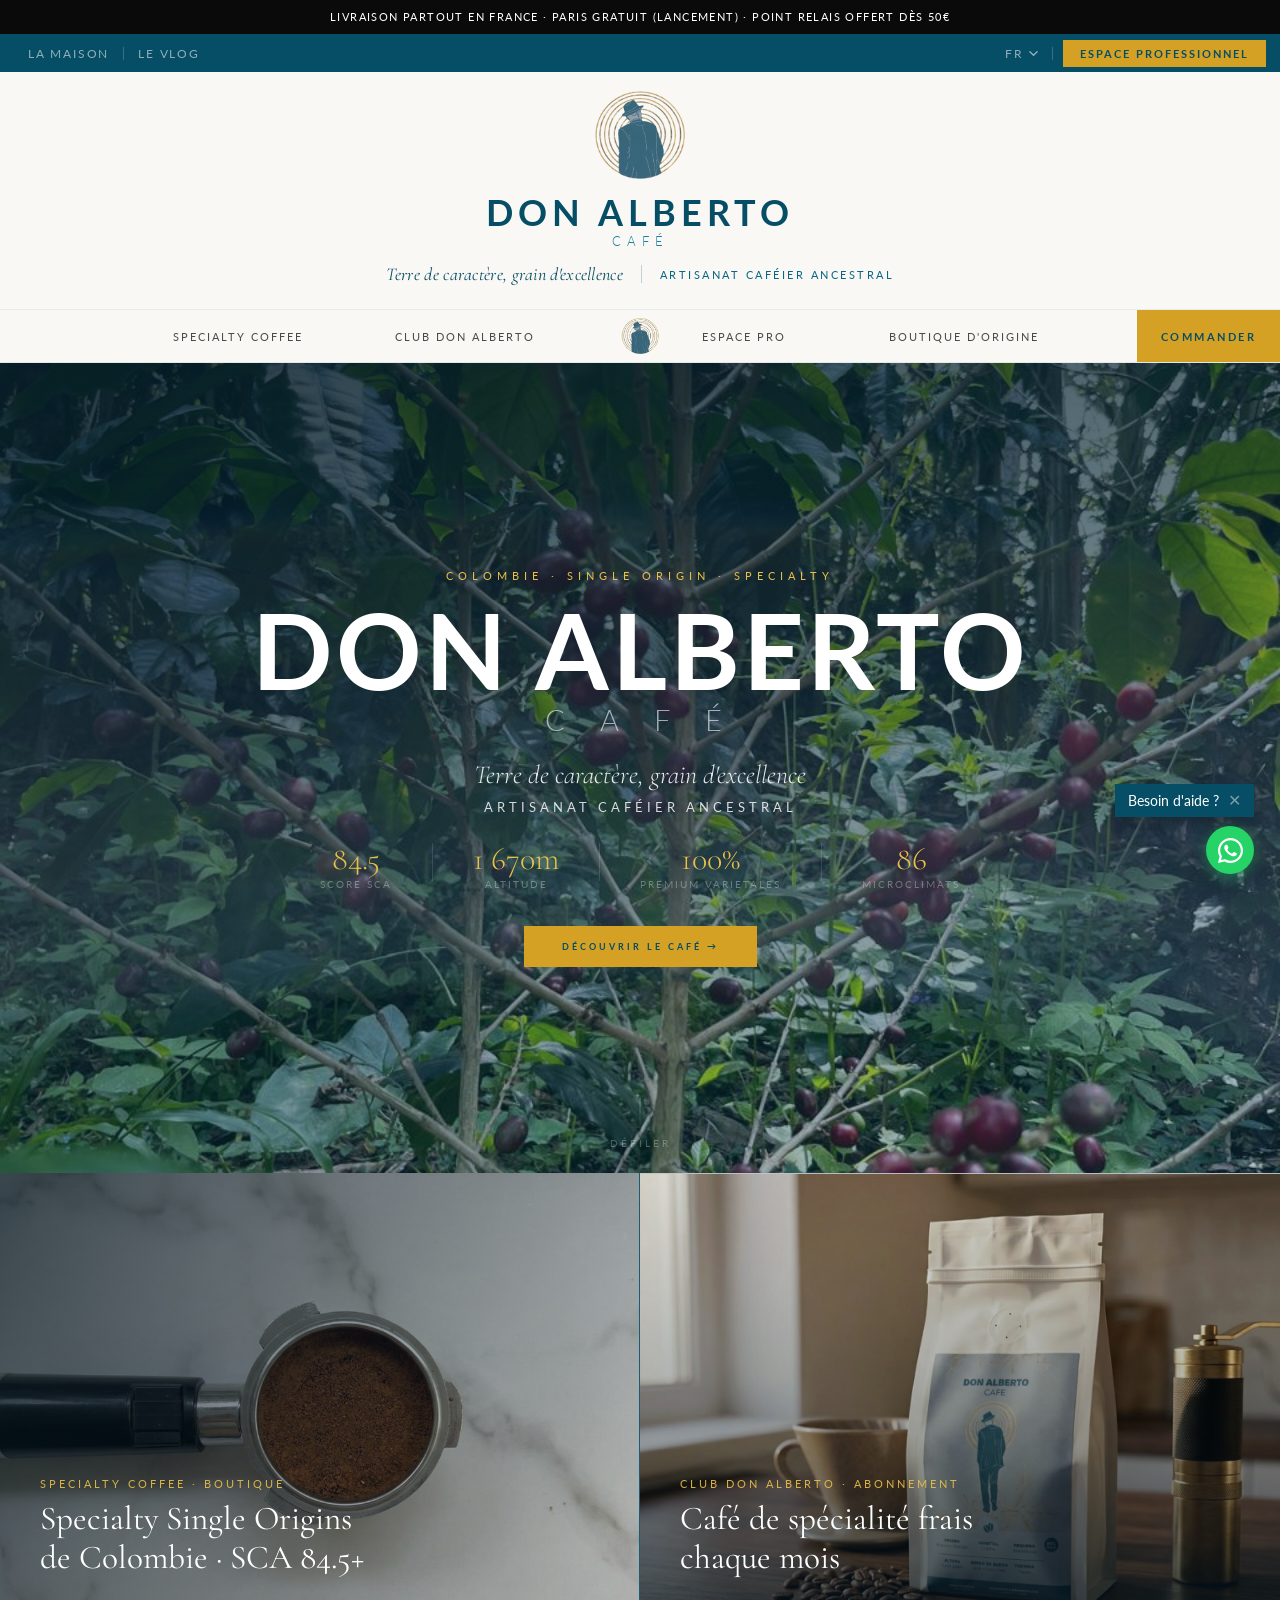
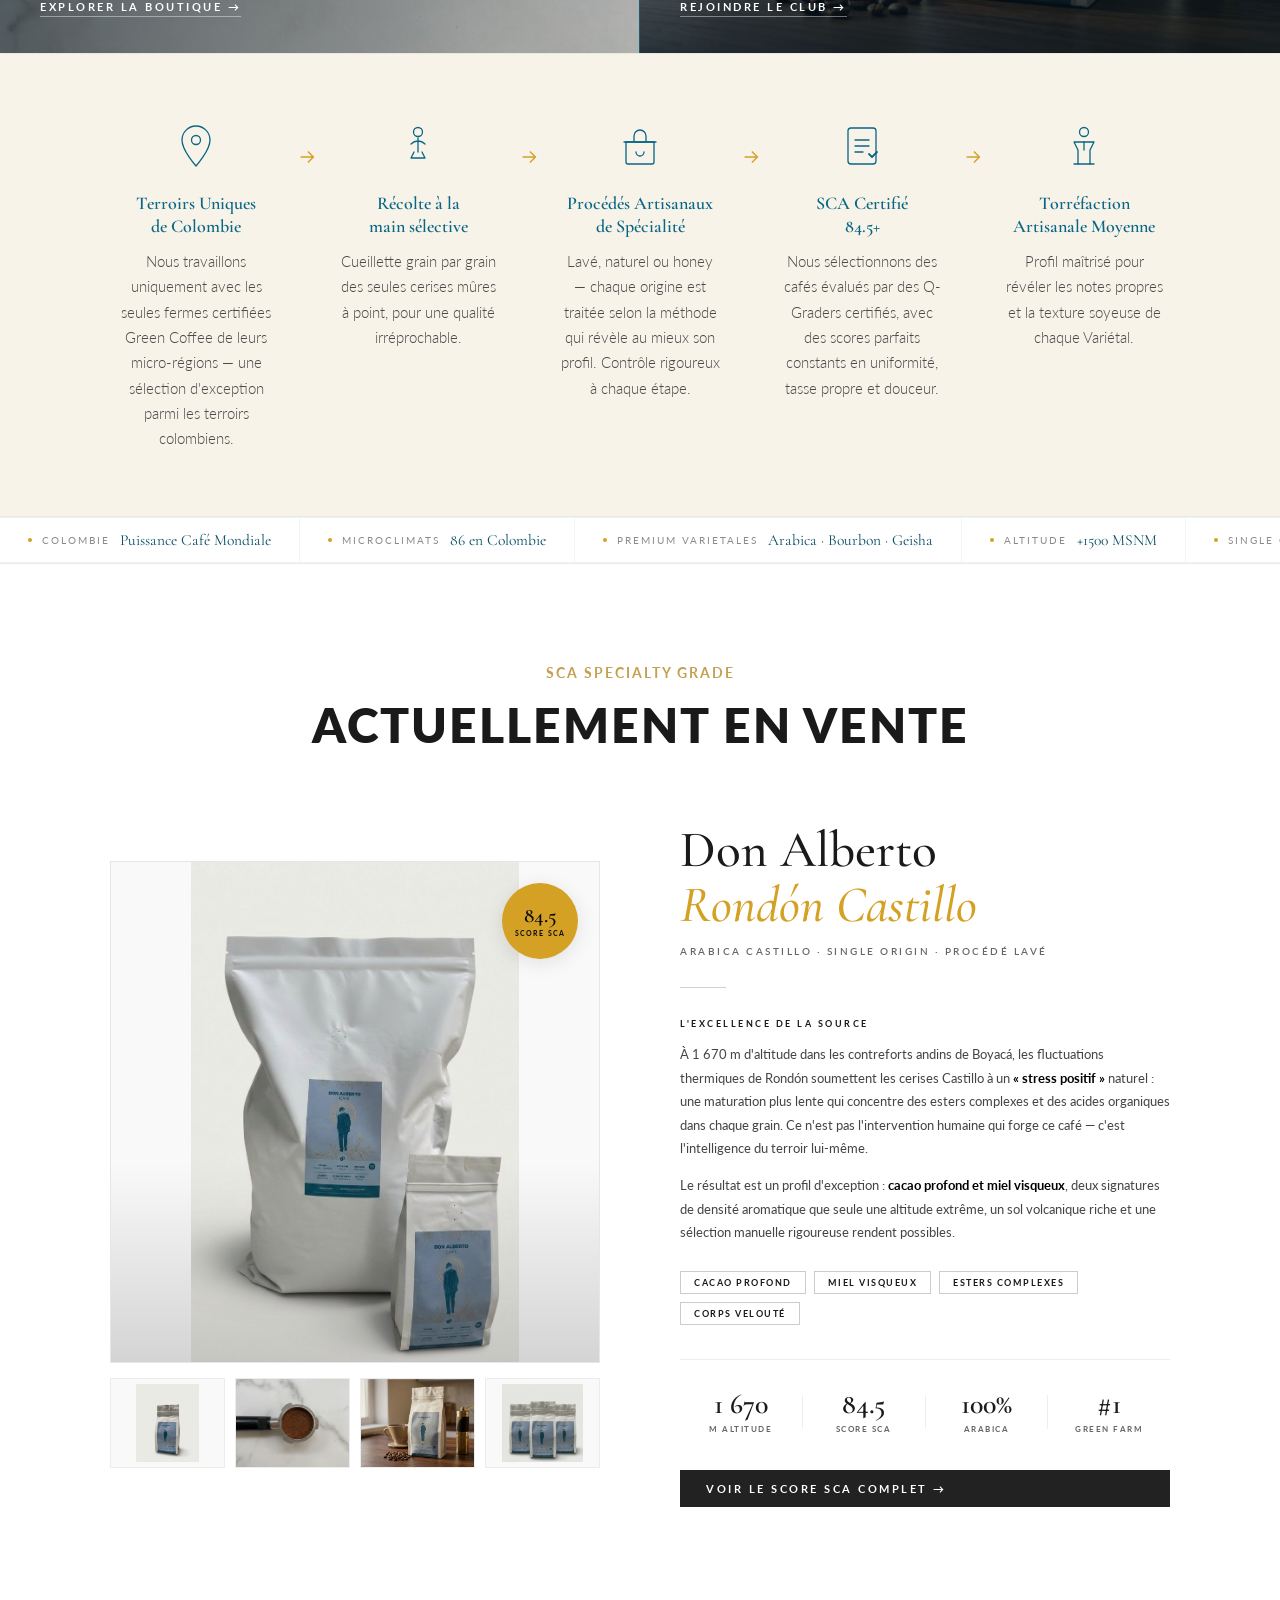
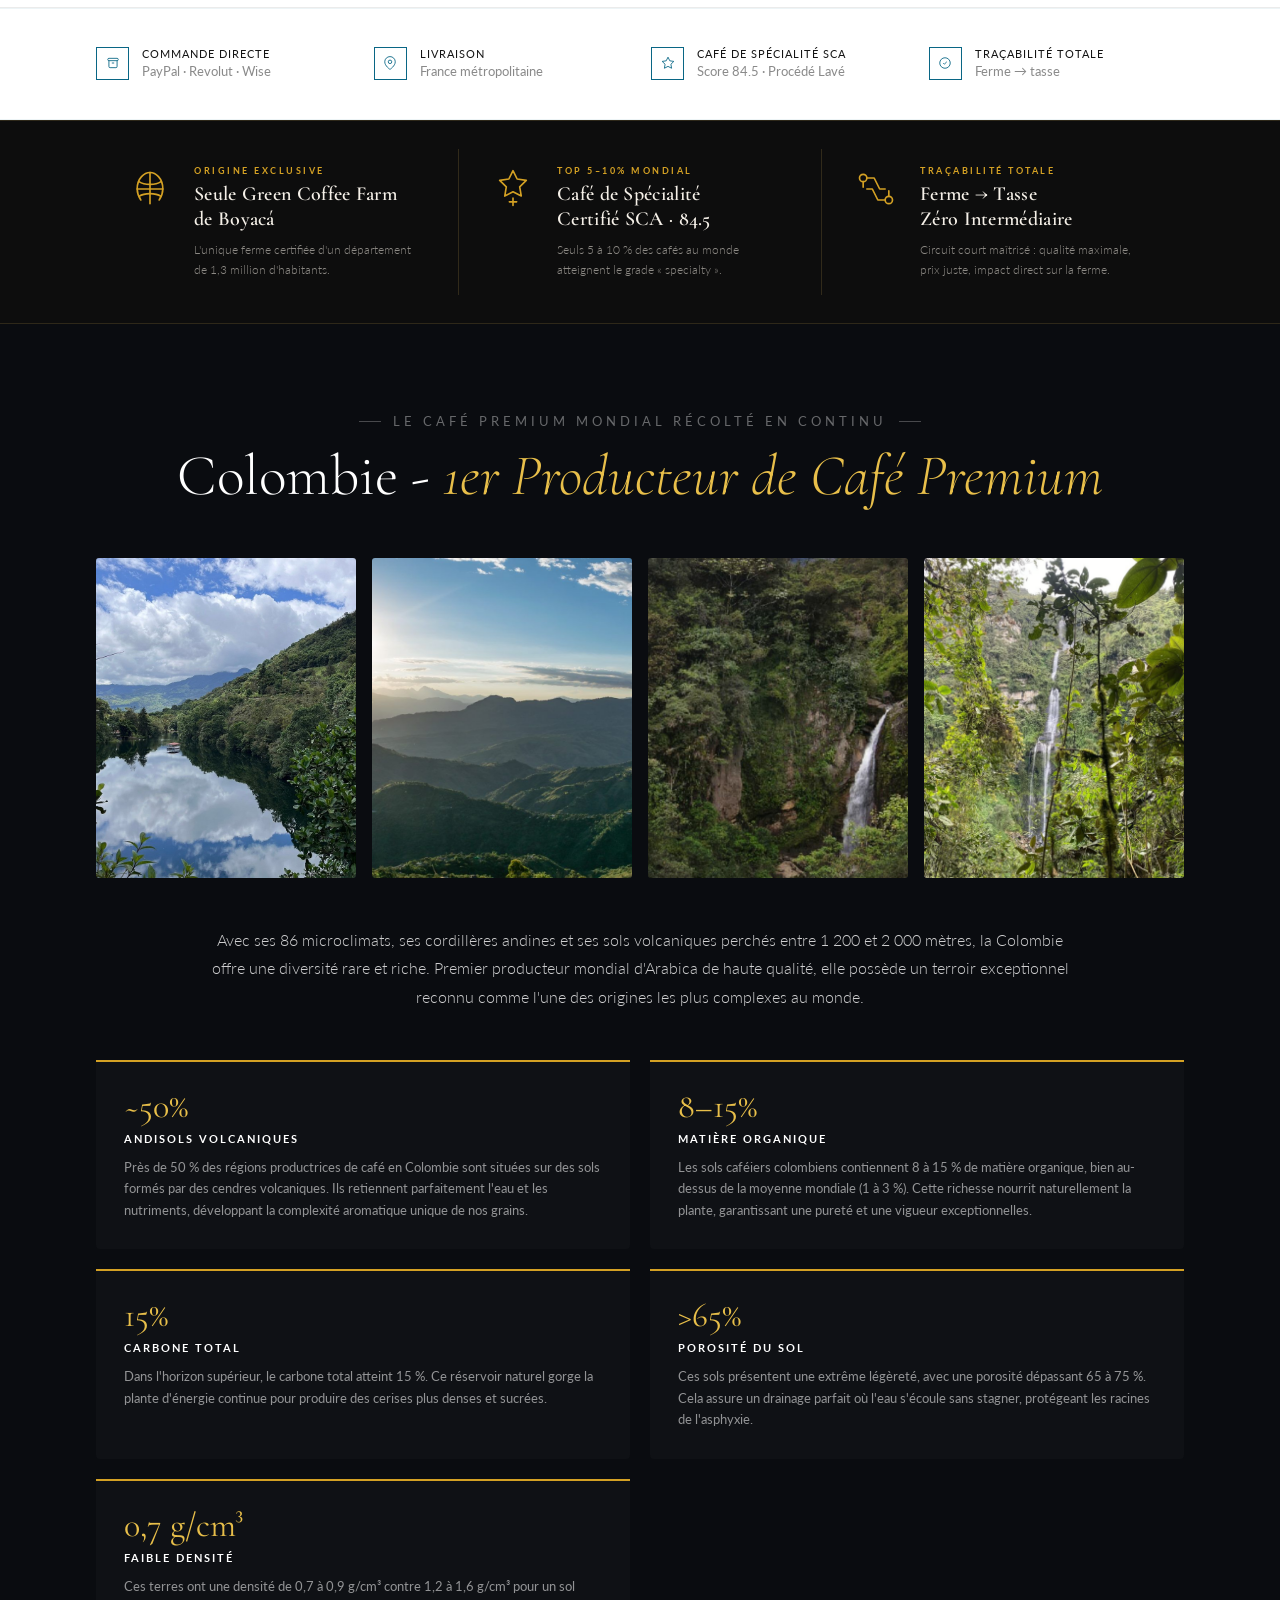
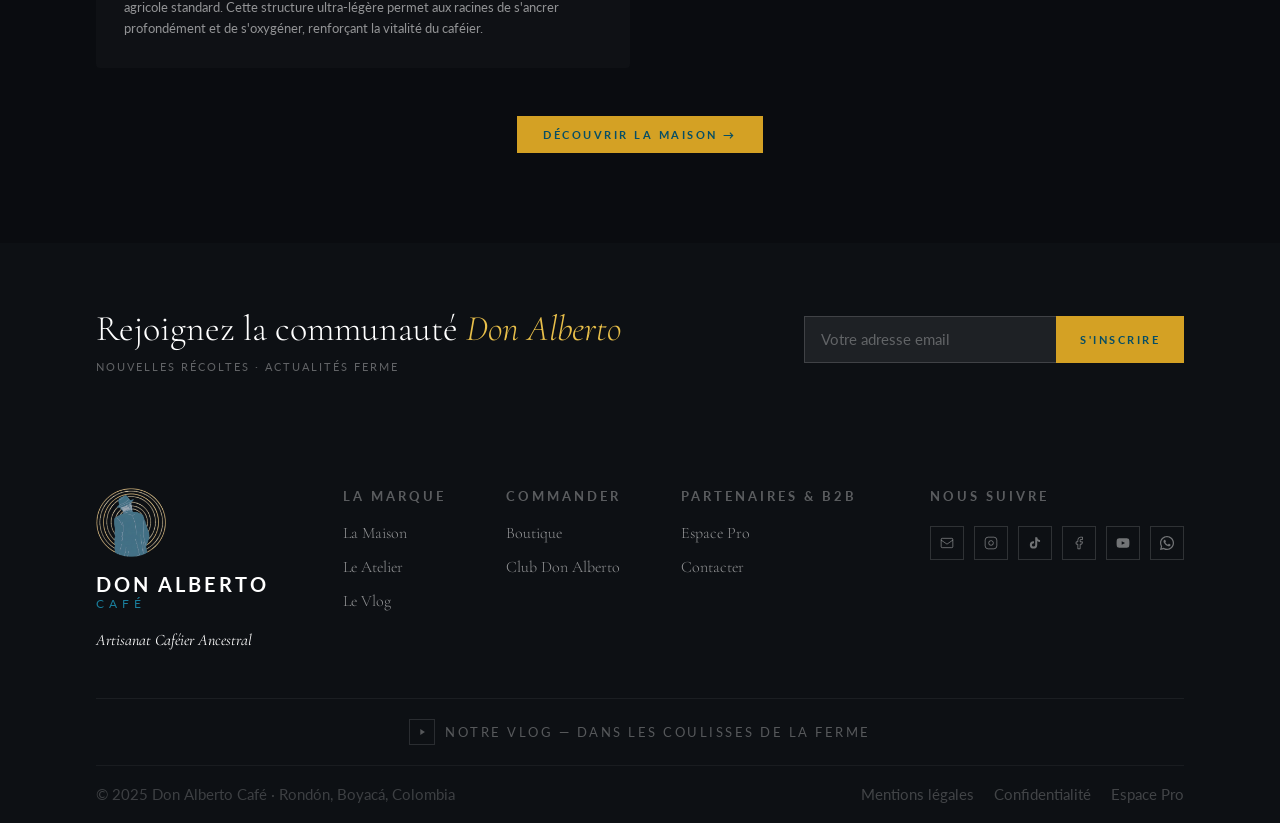
==== commit 2a8d875f: "Fix compact logo always visible on mobile; move trust-bar below product section; restore hero-hooks " ====
--- a/index.html
+++ b/index.html
@@ -265,6 +265,27 @@
 
   </div>
 </section>
+
+<div class="trust-bar">
+  <div class="trust-grid">
+    <div class="trust-item reveal">
+      <div class="trust-icon"><svg viewBox="0 0 24 24" fill="none" stroke="currentColor" stroke-width="1.5"><path d="M5 8h14M5 8a2 2 0 110-4h14a2 2 0 110 4M5 8v10a2 2 0 002 2h10a2 2 0 002-2V8m-9 4h4"/></svg></div>
+      <div><div class="trust-h" id="t1h">Commande directe</div><div class="trust-d" id="t1d">PayPal · Revolut · Wise</div></div>
+    </div>
+    <div class="trust-item reveal">
+      <div class="trust-icon"><svg viewBox="0 0 24 24" fill="none" stroke="currentColor" stroke-width="1.5"><path d="M21 10c0 7-9 13-9 13s-9-6-9-13a9 9 0 0118 0z"/><circle cx="12" cy="10" r="3"/></svg></div>
+      <div><div class="trust-h" id="t2h">Livraison internationale</div><div class="trust-d" id="t2d">France, Europe &amp; monde</div></div>
+    </div>
+    <div class="trust-item reveal">
+      <div class="trust-icon"><svg viewBox="0 0 24 24" fill="none" stroke="currentColor" stroke-width="1.5"><path d="M12 2l3.09 6.26L22 9.27l-5 4.87 1.18 6.88L12 17.77l-6.18 3.25L7 14.14 2 9.27l6.91-1.01L12 2z"/></svg></div>
+      <div><div class="trust-h" id="t3h">Café de spécialité SCA</div><div class="trust-d" id="t3d">Score 84.5 · Procédé Lavé</div></div>
+    </div>
+    <div class="trust-item reveal">
+      <div class="trust-icon"><svg viewBox="0 0 24 24" fill="none" stroke="currentColor" stroke-width="1.5"><path d="M9 12l2 2 4-4m6 2a9 9 0 11-18 0 9 9 0 0118 0z"/></svg></div>
+      <div><div class="trust-h" id="t4h">Traçabilité totale</div><div class="trust-d" id="t4d">Ferme → tasse</div></div>
+    </div>
+  </div>
+</div>
 
 <section class="hero-hooks">
   <div class="hh-inner">
@@ -643,27 +664,6 @@
 }
 </style>
 
-<div class="trust-bar">
-  <div class="trust-grid">
-    <div class="trust-item reveal">
-      <div class="trust-icon"><svg viewBox="0 0 24 24" fill="none" stroke="currentColor" stroke-width="1.5"><path d="M5 8h14M5 8a2 2 0 110-4h14a2 2 0 110 4M5 8v10a2 2 0 002 2h10a2 2 0 002-2V8m-9 4h4"/></svg></div>
-      <div><div class="trust-h" id="t1h">Commande directe</div><div class="trust-d" id="t1d">PayPal · Revolut · Wise</div></div>
-    </div>
-    <div class="trust-item reveal">
-      <div class="trust-icon"><svg viewBox="0 0 24 24" fill="none" stroke="currentColor" stroke-width="1.5"><path d="M21 10c0 7-9 13-9 13s-9-6-9-13a9 9 0 0118 0z"/><circle cx="12" cy="10" r="3"/></svg></div>
-      <div><div class="trust-h" id="t2h">Livraison internationale</div><div class="trust-d" id="t2d">France, Europe &amp; monde</div></div>
-    </div>
-    <div class="trust-item reveal">
-      <div class="trust-icon"><svg viewBox="0 0 24 24" fill="none" stroke="currentColor" stroke-width="1.5"><path d="M12 2l3.09 6.26L22 9.27l-5 4.87 1.18 6.88L12 17.77l-6.18 3.25L7 14.14 2 9.27l6.91-1.01L12 2z"/></svg></div>
-      <div><div class="trust-h" id="t3h">Café de spécialité SCA</div><div class="trust-d" id="t3d">Score 84.5 · Procédé Lavé</div></div>
-    </div>
-    <div class="trust-item reveal">
-      <div class="trust-icon"><svg viewBox="0 0 24 24" fill="none" stroke="currentColor" stroke-width="1.5"><path d="M9 12l2 2 4-4m6 2a9 9 0 11-18 0 9 9 0 0118 0z"/></svg></div>
-      <div><div class="trust-h" id="t4h">Traçabilité totale</div><div class="trust-d" id="t4d">Ferme → tasse</div></div>
-    </div>
-  </div>
-</div>
-
 <section class="nl-section">
   <div class="nl-text">
     <h2 id="nl-h">Rejoignez la communauté <em>Don Alberto</em></h2>
--- a/da-styles.css
+++ b/da-styles.css
@@ -549,9 +549,9 @@
   }
   .nav-logo-compact{
     position:static!important;
-    opacity:1!important;
+    opacity:0!important;
     transform:none!important;
-    pointer-events:auto!important;
+    pointer-events:none!important;
     transition:opacity .3s ease!important;
   }
   .nav-logo-compact.visible{
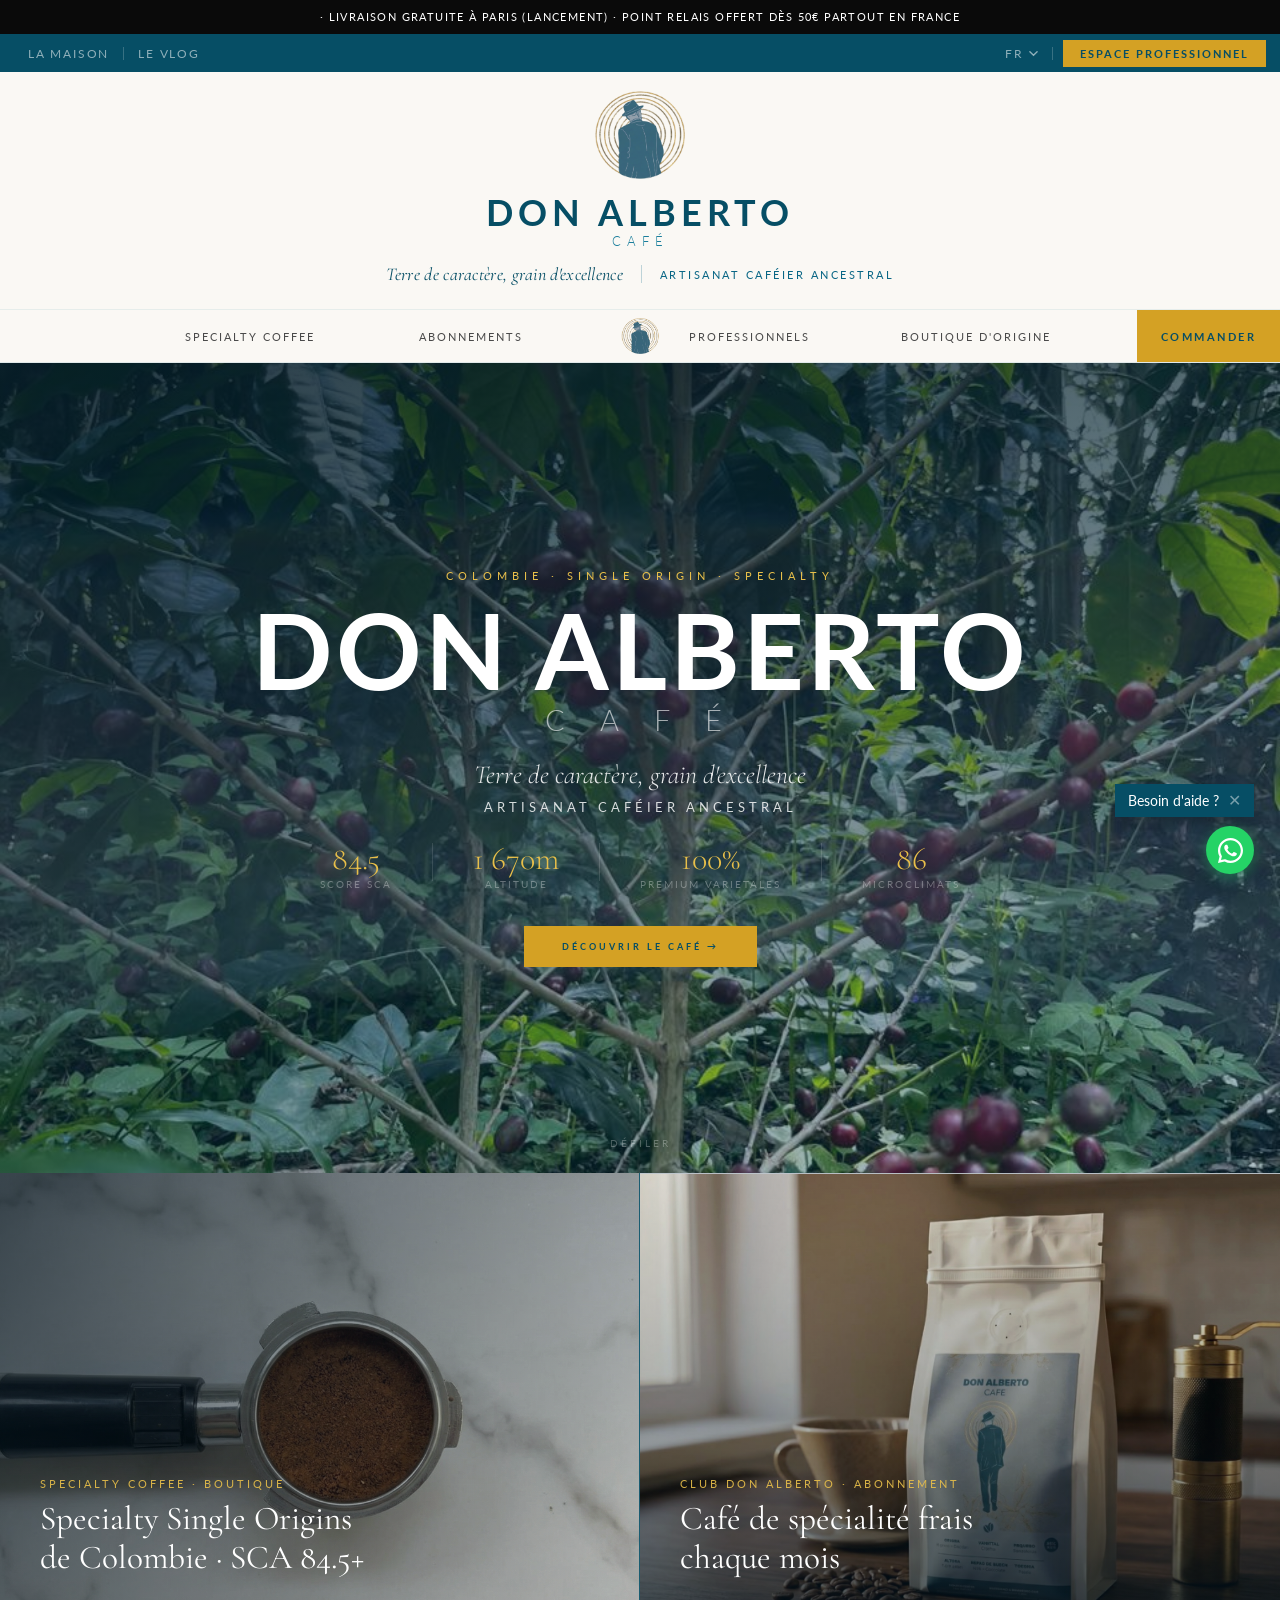
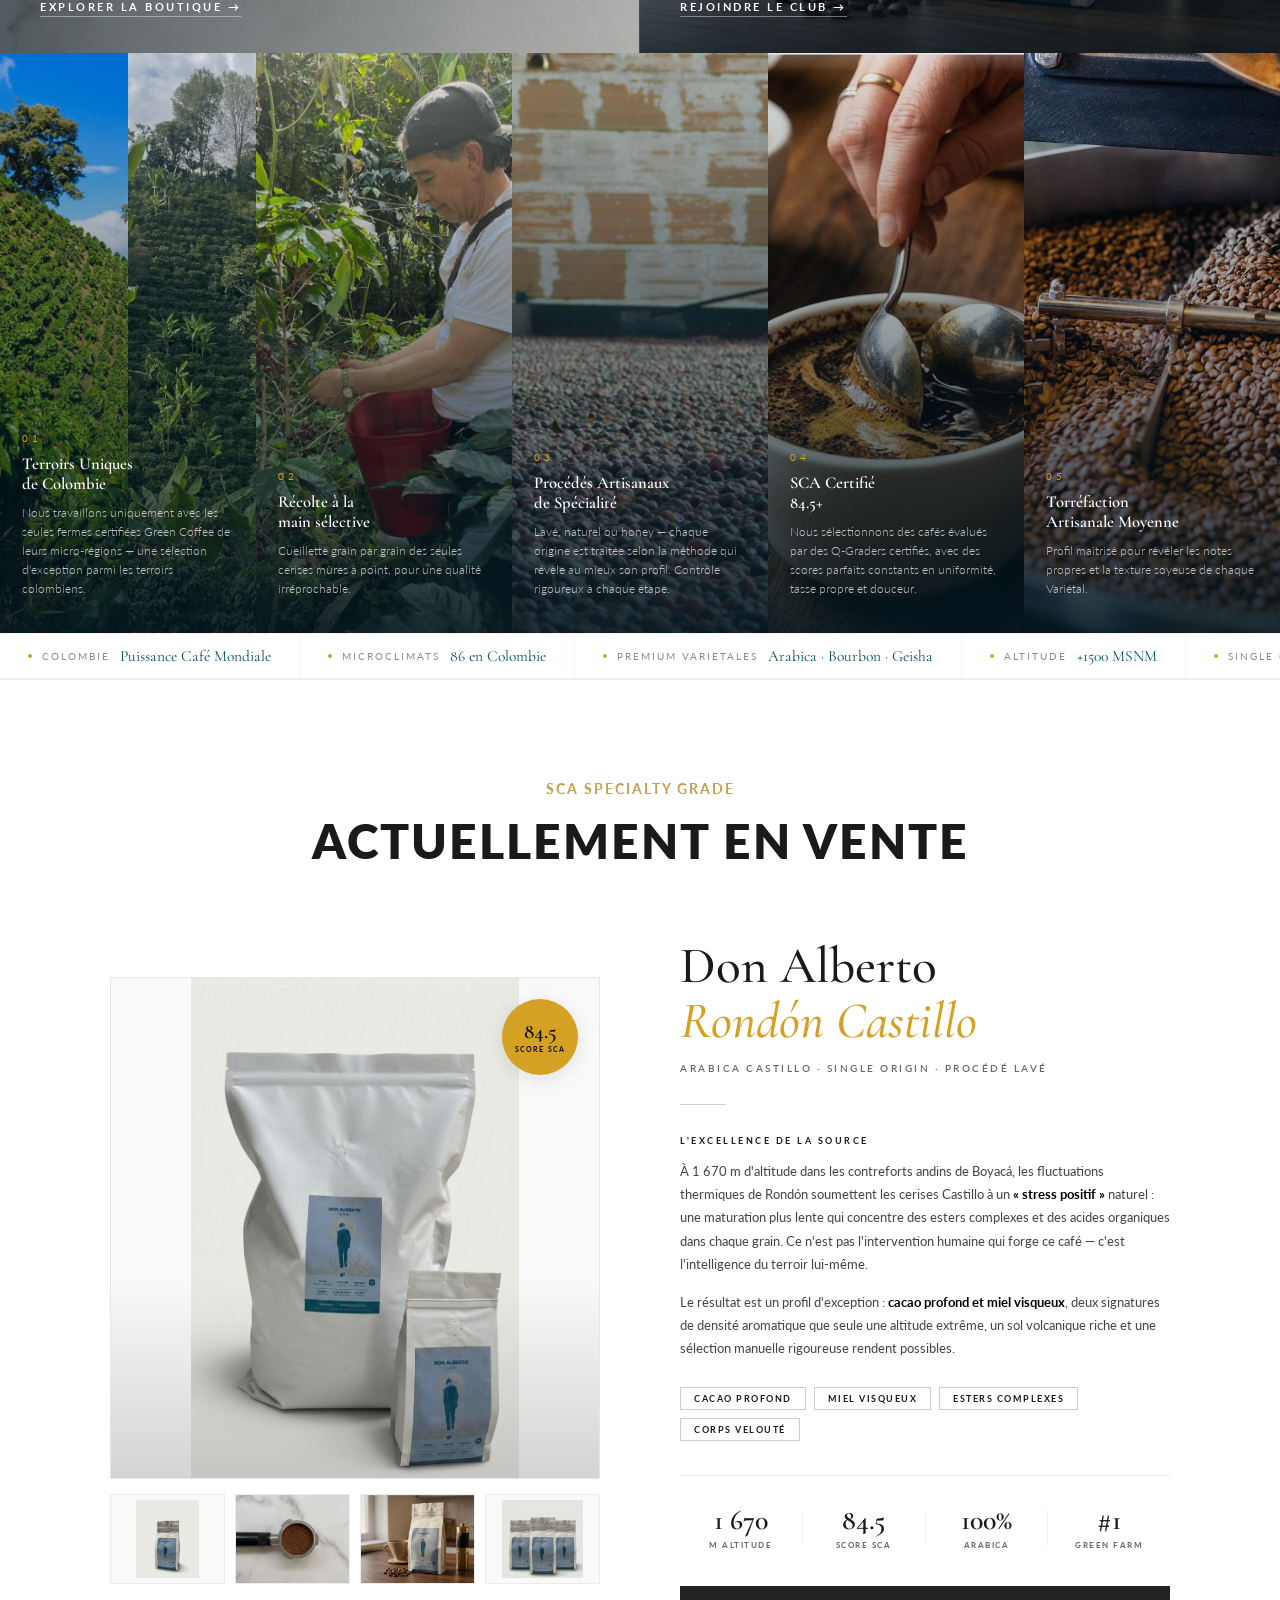
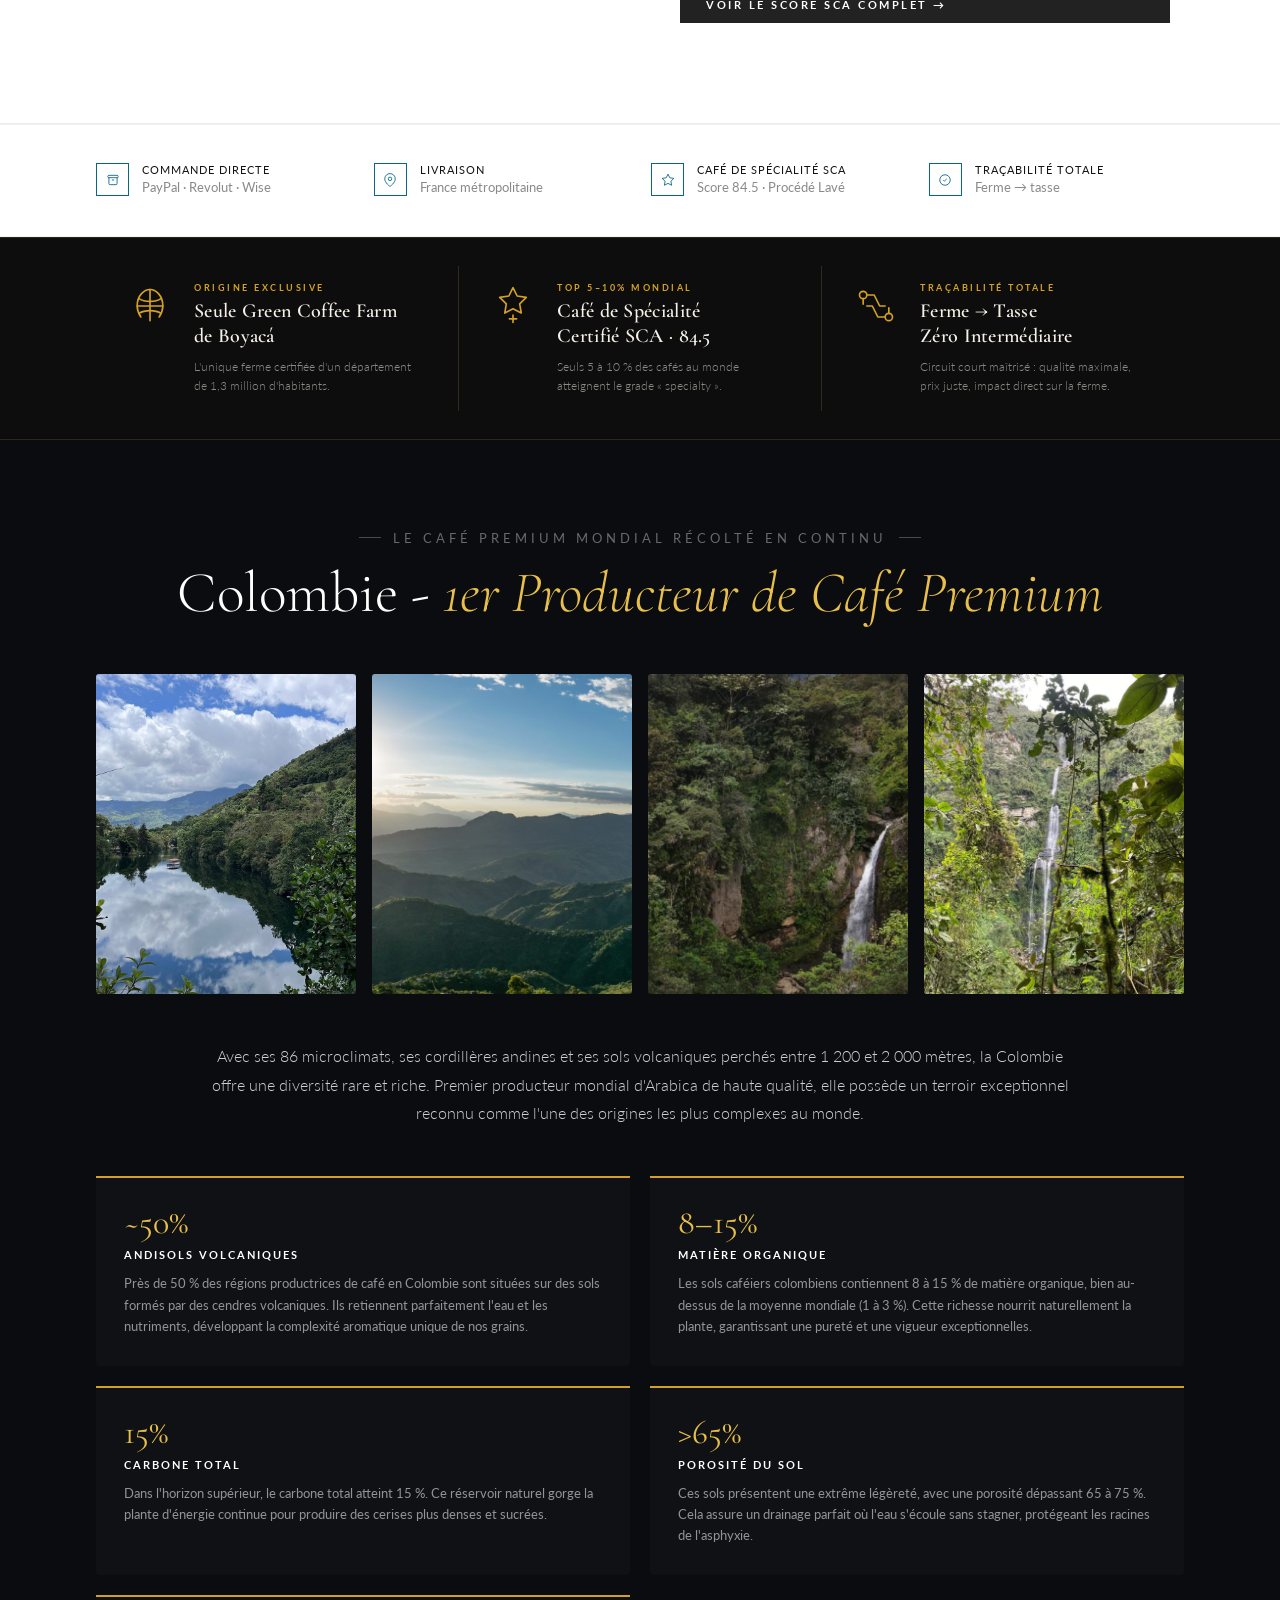
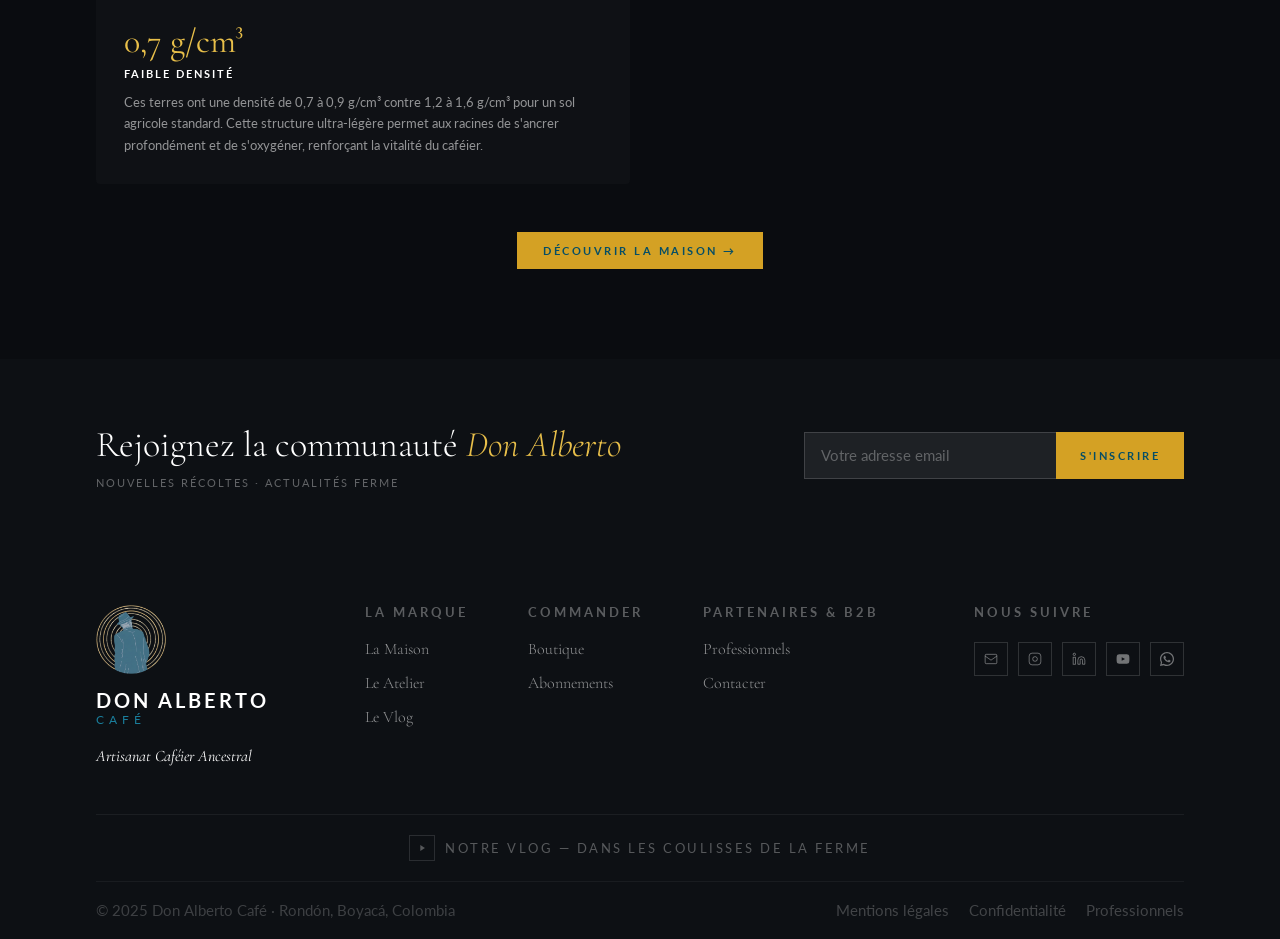
==== commit 7caf16bd: "Replace icon journey section with full-bleed image panel strip Five equal-width columns each filled " ====
--- a/index.html
+++ b/index.html
@@ -141,45 +141,51 @@
 </div>
 
 <section class="journey-section">
-  <div class="journey-steps">
-    <div class="journey-step reveal">
-      <div class="journey-icon">
-        <svg viewBox="0 0 48 48"><path d="M24 4C16.268 4 10 10.268 10 18c0 10.5 14 26 14 26s14-15.5 14-26c0-7.732-6.268-14-14-14z"/><circle cx="24" cy="18" r="4.5"/></svg>
-      </div>
-      <div class="journey-title" id="jt1"></div>
-      <div class="journey-desc" id="jd1"></div>
-    </div>
-    <div class="journey-arrow"><svg viewBox="0 0 24 24"><path d="M5 12h14M13 6l6 6-6 6"/></svg></div>
-    <div class="journey-step reveal">
-      <div class="journey-icon">
-        <svg viewBox="0 0 48 48"><circle cx="24" cy="10" r="4.5"/><path d="M24 16v14M17 22c0 0 3-3 7-3s7 3 7 3M17 36h14M20 30l-3 6M28 30l3 6"/></svg>
-      </div>
-      <div class="journey-title" id="jt2"></div>
-      <div class="journey-desc" id="jd2"></div>
-    </div>
-    <div class="journey-arrow"><svg viewBox="0 0 24 24"><path d="M5 12h14M13 6l6 6-6 6"/></svg></div>
-    <div class="journey-step reveal">
-      <div class="journey-icon">
-        <svg viewBox="0 0 48 48"><path d="M10 20h28v20a2 2 0 01-2 2H12a2 2 0 01-2-2V20z"/><path d="M8 20h32M18 20V14a6 6 0 0112 0v6"/><path d="M20 30a4 4 0 008 0"/></svg>
-      </div>
-      <div class="journey-title" id="jt3"></div>
-      <div class="journey-desc" id="jd3"></div>
-    </div>
-    <div class="journey-arrow"><svg viewBox="0 0 24 24"><path d="M5 12h14M13 6l6 6-6 6"/></svg></div>
-    <div class="journey-step reveal">
-      <div class="journey-icon">
-        <svg viewBox="0 0 48 48"><rect x="10" y="6" width="28" height="36" rx="3"/><path d="M17 18h14M17 24h14M17 30h8"/><path d="M31 32l3 3 5-5" stroke-width="1.8"/></svg>
-      </div>
-      <div class="journey-title" id="jt4"></div>
-      <div class="journey-desc" id="jd4"></div>
-    </div>
-    <div class="journey-arrow"><svg viewBox="0 0 24 24"><path d="M5 12h14M13 6l6 6-6 6"/></svg></div>
-    <div class="journey-step reveal">
-      <div class="journey-icon">
-        <svg viewBox="0 0 48 48"><circle cx="24" cy="10" r="4.5"/><path d="M18 42V28l-4-8h20l-4 8v14"/><path d="M14 42h20"/><path d="M24 20v8"/></svg>
-      </div>
-      <div class="journey-title" id="jt5"></div>
-      <div class="journey-desc" id="jd5"></div>
+  <div class="jv-grid">
+    <div class="jv-panel reveal">
+      <img src="images/Terroirs_unicos.png" alt="Terroirs Únicos de Colombie" class="jv-img">
+      <div class="jv-overlay"></div>
+      <div class="jv-content">
+        <span class="jv-num">01</span>
+        <div class="journey-title" id="jt1"></div>
+        <div class="journey-desc" id="jd1"></div>
+      </div>
+    </div>
+    <div class="jv-panel reveal">
+      <img src="images/harvest_man2.jpeg" alt="Cosecha manual" class="jv-img">
+      <div class="jv-overlay"></div>
+      <div class="jv-content">
+        <span class="jv-num">02</span>
+        <div class="journey-title" id="jt2"></div>
+        <div class="journey-desc" id="jd2"></div>
+      </div>
+    </div>
+    <div class="jv-panel reveal">
+      <img src="images/Cafe natural.jpg" alt="Procédés artisanaux" class="jv-img">
+      <div class="jv-overlay"></div>
+      <div class="jv-content">
+        <span class="jv-num">03</span>
+        <div class="journey-title" id="jt3"></div>
+        <div class="journey-desc" id="jd3"></div>
+      </div>
+    </div>
+    <div class="jv-panel reveal">
+      <img src="images/cupping.png" alt="Certification SCA" class="jv-img">
+      <div class="jv-overlay"></div>
+      <div class="jv-content">
+        <span class="jv-num">04</span>
+        <div class="journey-title" id="jt4"></div>
+        <div class="journey-desc" id="jd4"></div>
+      </div>
+    </div>
+    <div class="jv-panel reveal">
+      <img src="images/Coffee_Roasting.webp" alt="Torréfaction artisanale" class="jv-img">
+      <div class="jv-overlay"></div>
+      <div class="jv-content">
+        <span class="jv-num">05</span>
+        <div class="journey-title" id="jt5"></div>
+        <div class="journey-desc" id="jd5"></div>
+      </div>
     </div>
   </div>
 </section>
--- a/da-styles.css
+++ b/da-styles.css
@@ -292,15 +292,16 @@
 /* ══════════════════════════════════════════
    10. JOURNEY / PROCESS (index page)
    ══════════════════════════════════════════ */
-.journey-section{background:#f7f3e8;padding:64px var(--page-pad);border-top:1px solid rgba(9,102,133,.07);border-bottom:1px solid rgba(9,102,133,.07);}
-.journey-steps{display:flex;align-items:flex-start;justify-content:center;gap:0;}
-.journey-step{display:flex;flex-direction:column;align-items:center;text-align:center;flex:1;padding:0 12px;}
-.journey-icon{width:56px;height:56px;display:flex;align-items:center;justify-content:center;color:var(--teal);margin-bottom:18px;}
-.journey-icon svg{width:48px;height:48px;stroke:var(--teal);fill:none;stroke-width:1.3;stroke-linecap:round;stroke-linejoin:round;}
-.journey-title{font-family:'Cormorant Garamond',serif;font-size:18px;font-weight:600;line-height:1.3;color:var(--teal);margin-bottom:10px;}
-.journey-desc{font-size:14.5px;line-height:1.75;color:var(--mid);font-weight:300;max-width:160px;}
-.journey-arrow{flex-shrink:0;display:flex;align-items:flex-start;padding-top:28px;color:var(--gold);}
-.journey-arrow svg{width:22px;height:22px;stroke:var(--gold);fill:none;stroke-width:1.5;}
+.journey-section{background:#0a0a0a;padding:0;border:none;}
+.jv-grid{display:grid;grid-template-columns:repeat(5,1fr);height:580px;}
+.jv-panel{position:relative;overflow:hidden;}
+.jv-img{width:100%;height:100%;object-fit:cover;object-position:center;transition:transform .7s ease;display:block;}
+.jv-panel:hover .jv-img{transform:scale(1.07);}
+.jv-overlay{position:absolute;inset:0;background:linear-gradient(to top,rgba(4,22,30,.90) 0%,rgba(4,22,30,.40) 55%,rgba(4,22,30,.10) 100%);}
+.jv-content{position:absolute;bottom:0;left:0;right:0;padding:24px 22px 34px;}
+.jv-num{display:block;font-family:'Lato',sans-serif;font-size:10px;letter-spacing:3.5px;color:var(--gold);margin-bottom:10px;text-transform:uppercase;}
+.jv-content .journey-title{font-family:'Cormorant Garamond',serif;font-size:clamp(15px,1.3vw,21px);font-weight:600;line-height:1.25;color:#fff;margin-bottom:9px;}
+.jv-content .journey-desc{font-family:'Lato',sans-serif;font-size:11.5px;line-height:1.65;color:rgba(255,255,255,.72);font-weight:300;max-width:none;}
 
 /* ══════════════════════════════════════════
    11. ATTRIBUTES TICKER
@@ -599,10 +600,10 @@
 }
    
 @media(max-width:780px){
-  .journey-steps{flex-direction:column;align-items:center;gap:32px;}
-  .journey-arrow{padding-top:0;transform:rotate(90deg);}
-  .journey-step{padding:0;}
-  .journey-desc{max-width:240px;}
+  .jv-grid{grid-template-columns:1fr;height:auto;}
+  .jv-panel{height:260px;}
+  .jv-content .journey-title{font-size:20px;}
+  .jv-content .journey-desc{font-size:13px;}
 
   /* 1. Images: Convert Grid to Auto-Fading Carousel */
   .col-images {
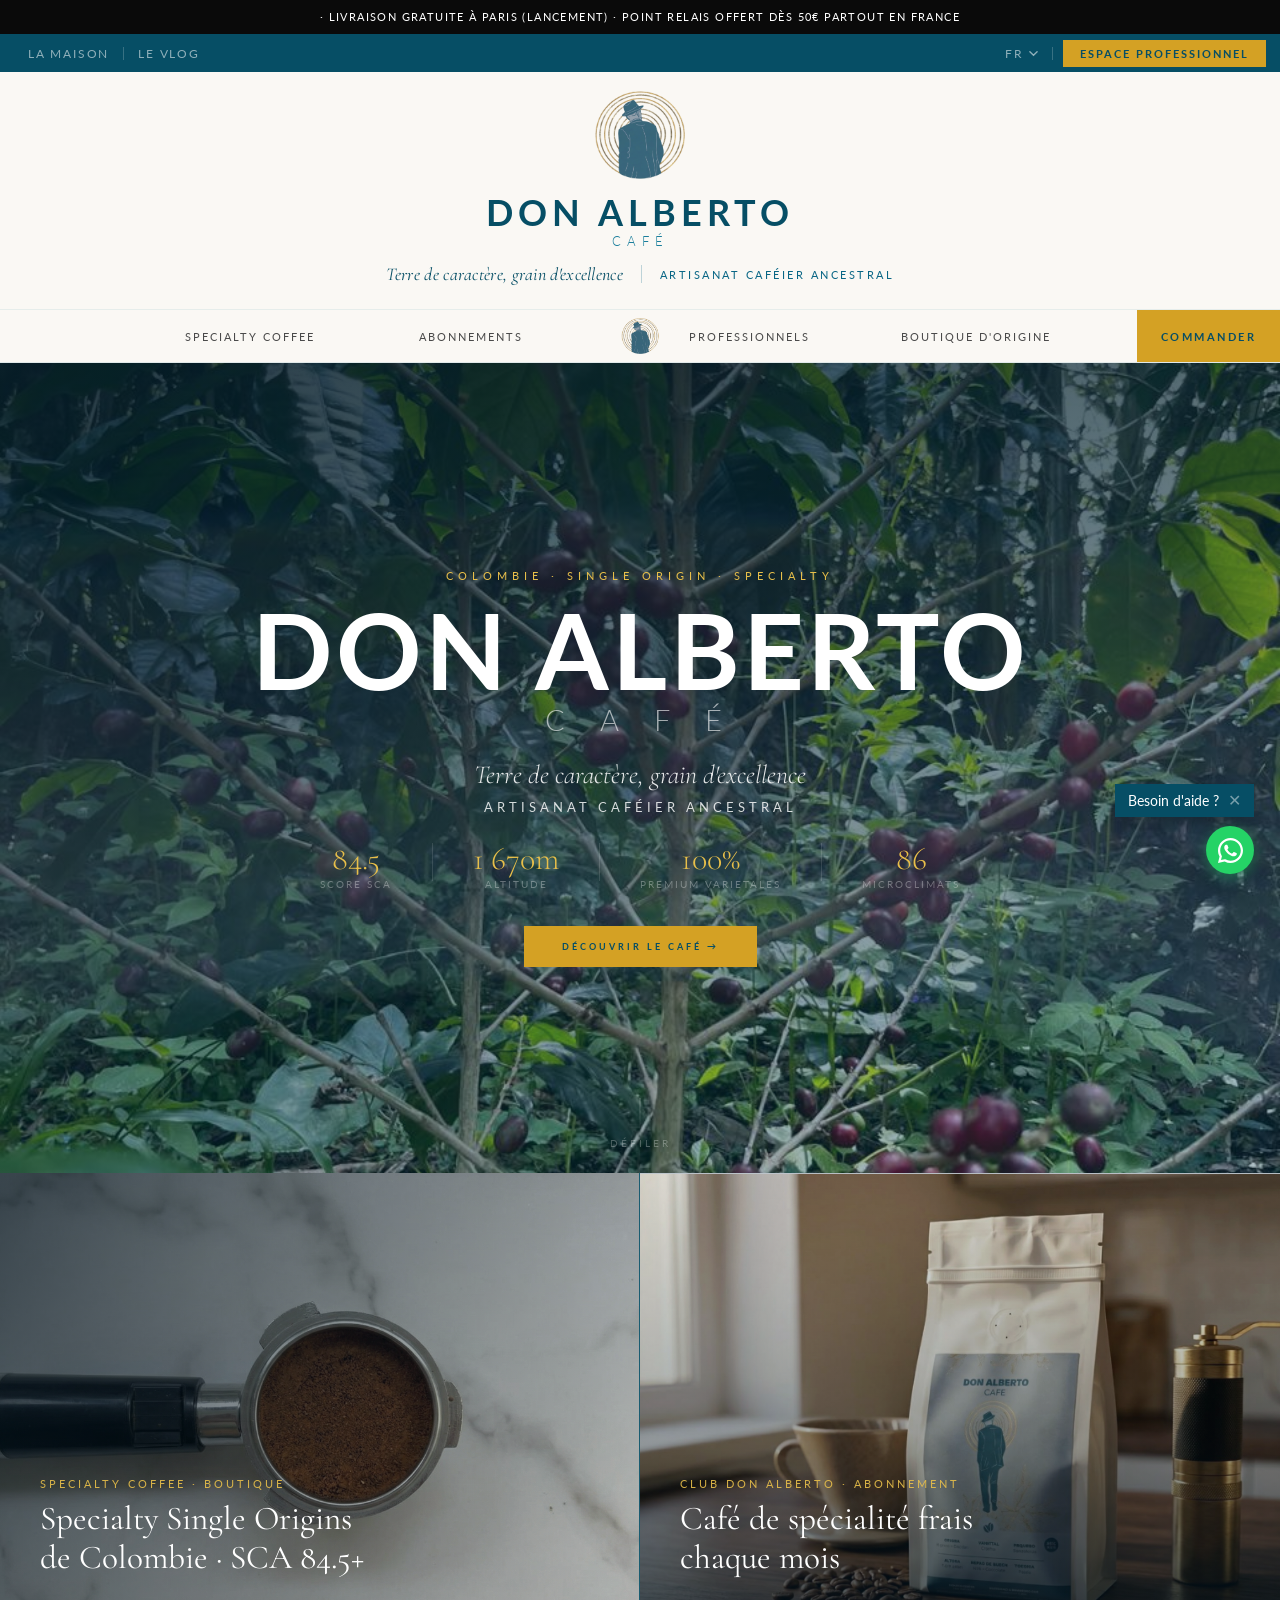
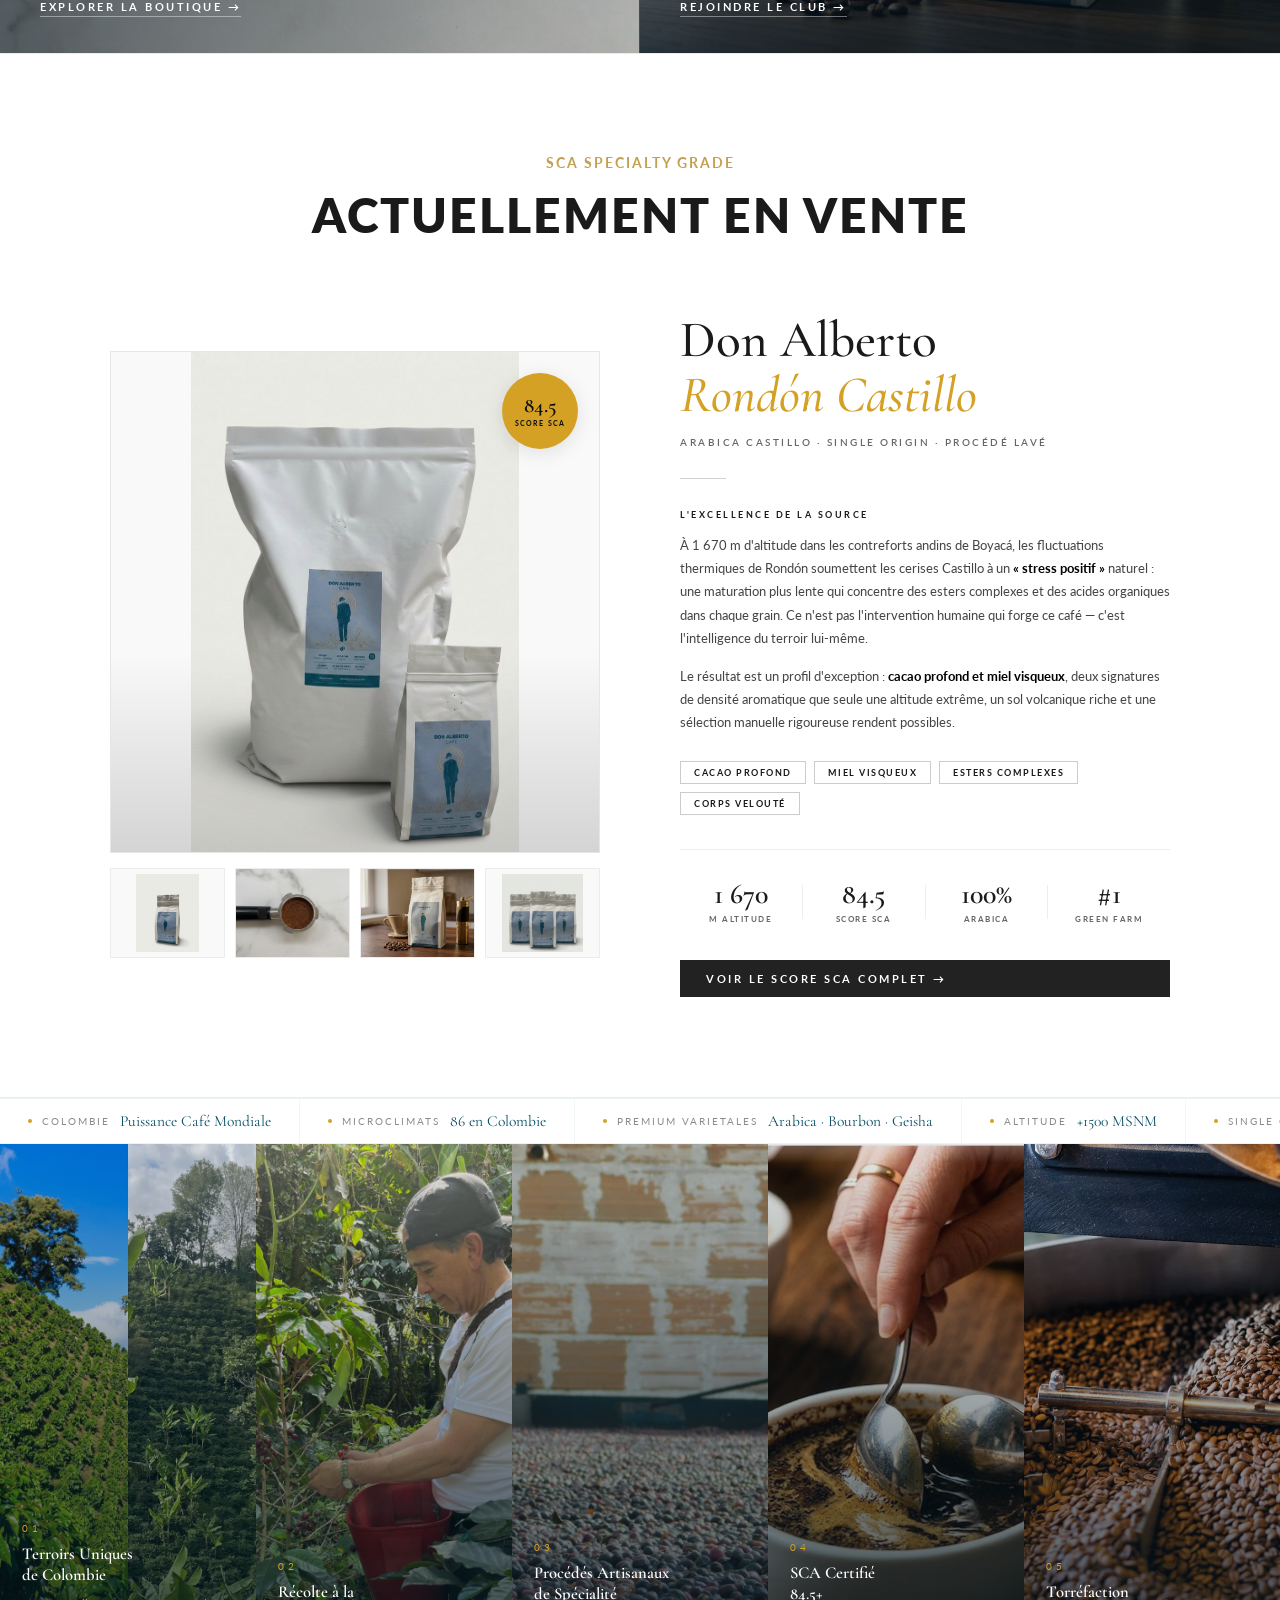
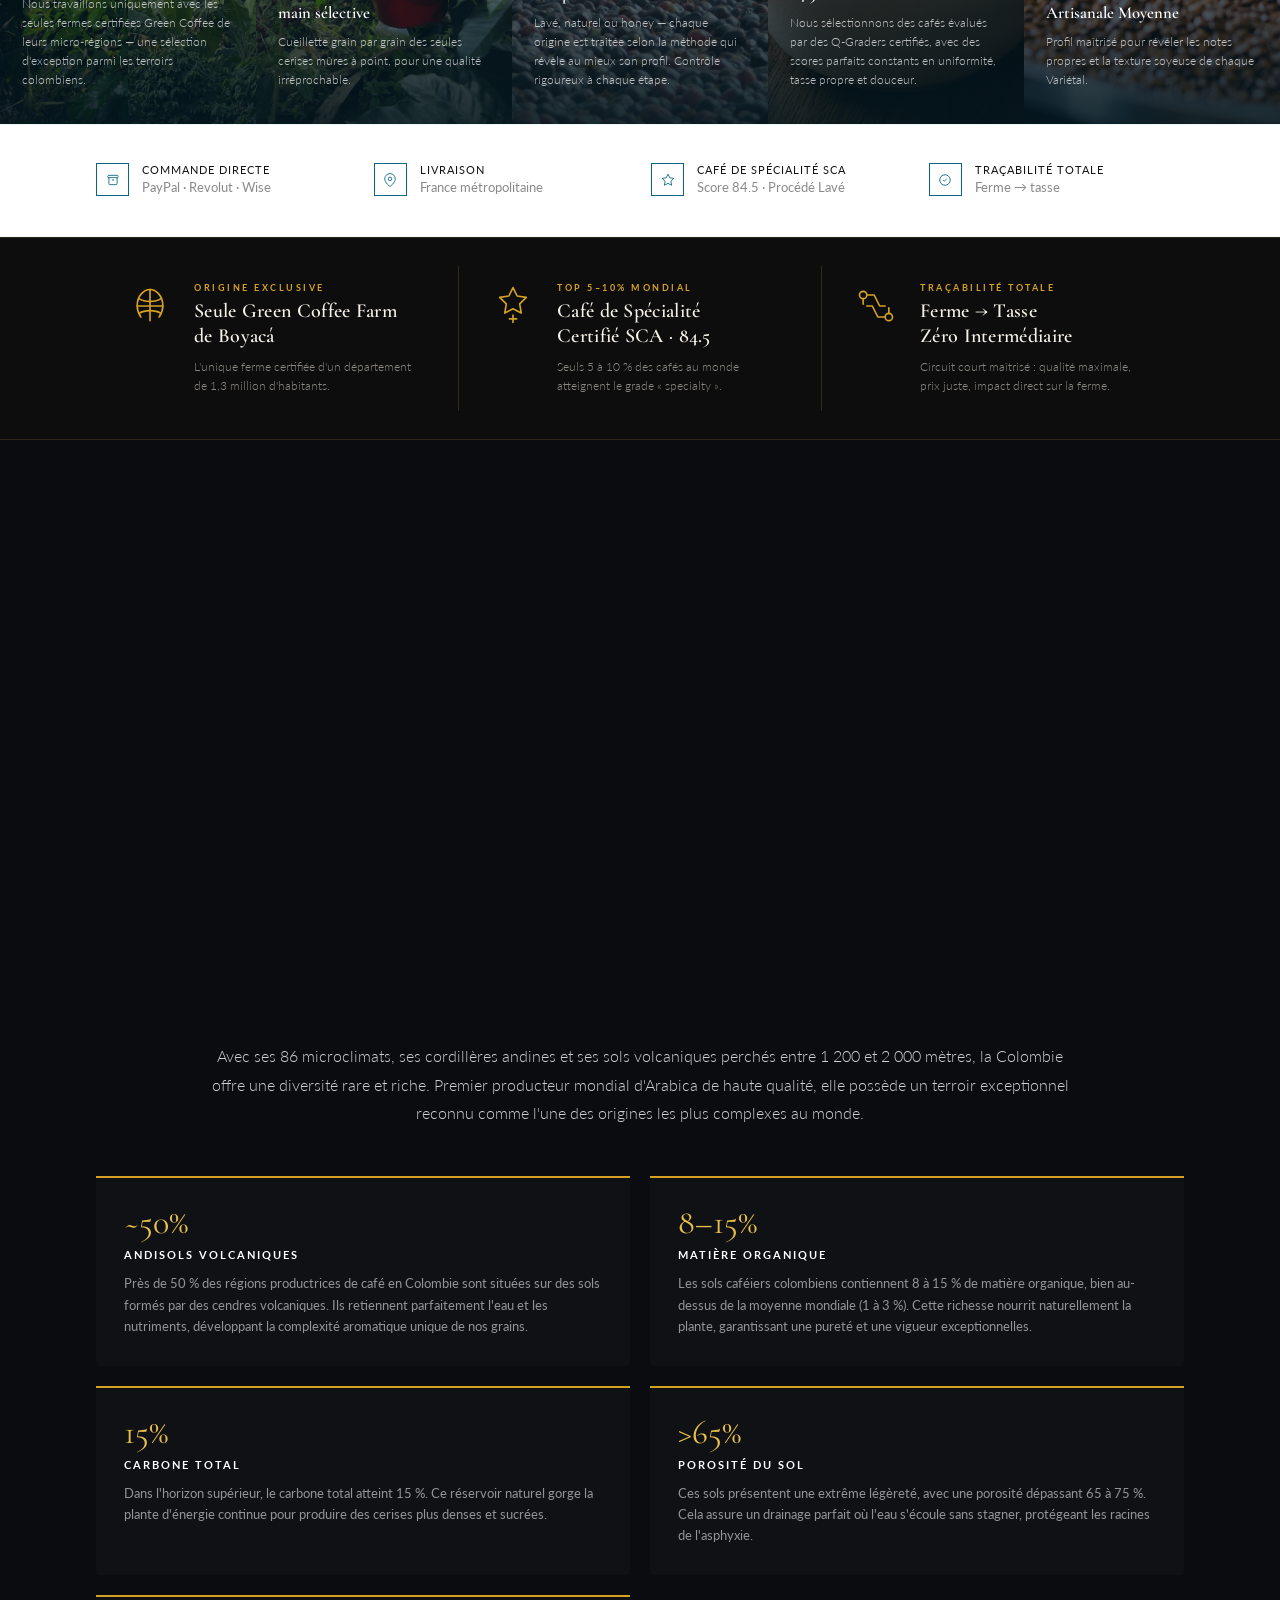
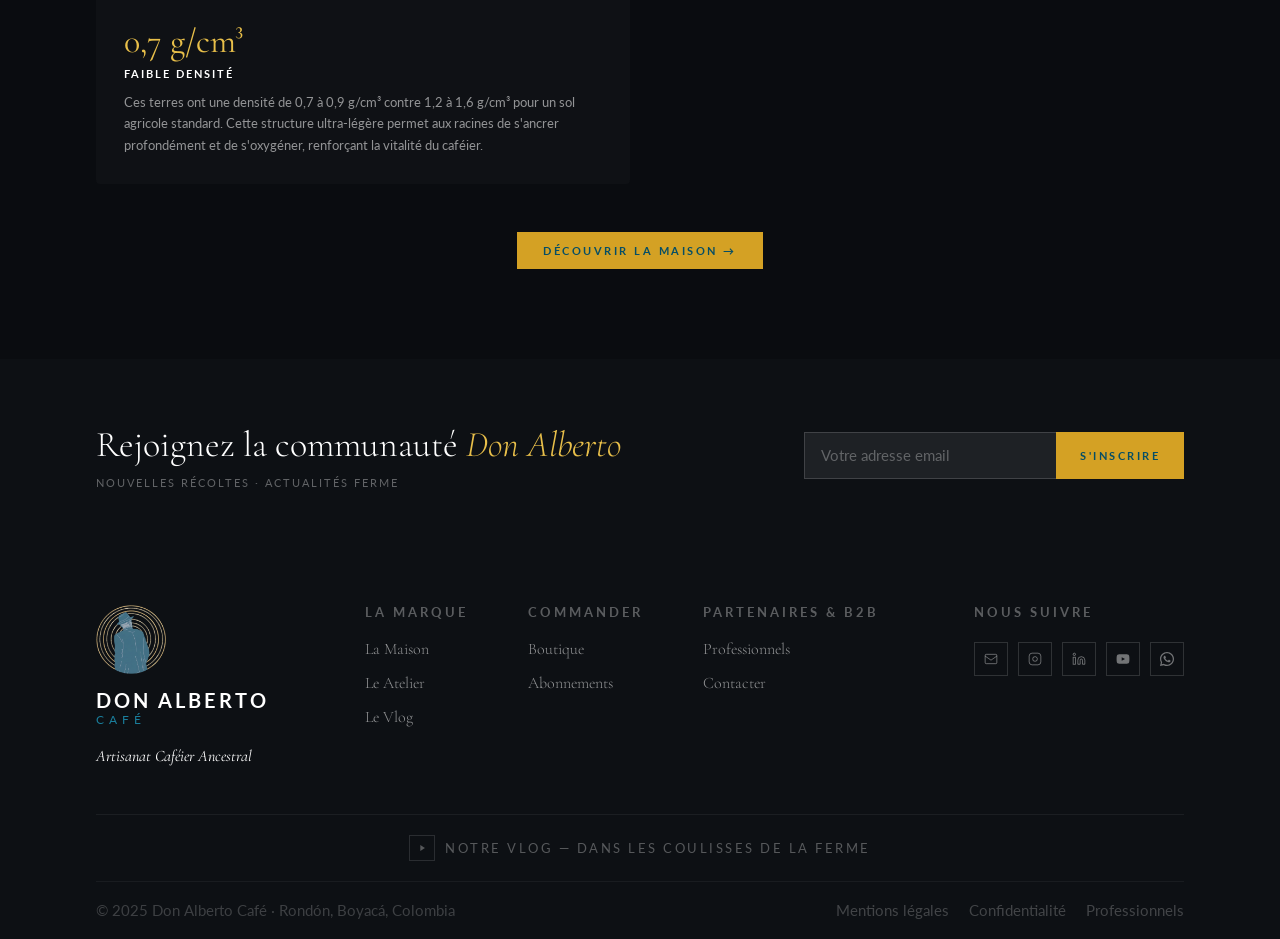
==== commit 8fac30e7: "Move product section above journey image strip on homepage" ====
--- a/index.html
+++ b/index.html
@@ -138,61 +138,6 @@
       <span class="hp-ct" id="p2-ct">Rejoindre le Club →</span>
     </div>
   </a>
-</div>
-
-<section class="journey-section">
-  <div class="jv-grid">
-    <div class="jv-panel reveal">
-      <img src="images/Terroirs_unicos.png" alt="Terroirs Únicos de Colombie" class="jv-img">
-      <div class="jv-overlay"></div>
-      <div class="jv-content">
-        <span class="jv-num">01</span>
-        <div class="journey-title" id="jt1"></div>
-        <div class="journey-desc" id="jd1"></div>
-      </div>
-    </div>
-    <div class="jv-panel reveal">
-      <img src="images/harvest_man2.jpeg" alt="Cosecha manual" class="jv-img">
-      <div class="jv-overlay"></div>
-      <div class="jv-content">
-        <span class="jv-num">02</span>
-        <div class="journey-title" id="jt2"></div>
-        <div class="journey-desc" id="jd2"></div>
-      </div>
-    </div>
-    <div class="jv-panel reveal">
-      <img src="images/Cafe natural.jpg" alt="Procédés artisanaux" class="jv-img">
-      <div class="jv-overlay"></div>
-      <div class="jv-content">
-        <span class="jv-num">03</span>
-        <div class="journey-title" id="jt3"></div>
-        <div class="journey-desc" id="jd3"></div>
-      </div>
-    </div>
-    <div class="jv-panel reveal">
-      <img src="images/cupping.png" alt="Certification SCA" class="jv-img">
-      <div class="jv-overlay"></div>
-      <div class="jv-content">
-        <span class="jv-num">04</span>
-        <div class="journey-title" id="jt4"></div>
-        <div class="journey-desc" id="jd4"></div>
-      </div>
-    </div>
-    <div class="jv-panel reveal">
-      <img src="images/Coffee_Roasting.webp" alt="Torréfaction artisanale" class="jv-img">
-      <div class="jv-overlay"></div>
-      <div class="jv-content">
-        <span class="jv-num">05</span>
-        <div class="journey-title" id="jt5"></div>
-        <div class="journey-desc" id="jd5"></div>
-      </div>
-    </div>
-  </div>
-</section>
-
-<div class="attrs-strip">
-  <div class="attrs-track">
-    </div>
 </div>
 
 <section class="product-section" id="produit">
@@ -269,6 +214,61 @@
       </a>
     </div>
 
+  </div>
+</section>
+
+<div class="attrs-strip">
+  <div class="attrs-track">
+    </div>
+</div>
+
+<section class="journey-section">
+  <div class="jv-grid">
+    <div class="jv-panel reveal">
+      <img src="images/Terroirs_unicos.png" alt="Terroirs Únicos de Colombie" class="jv-img">
+      <div class="jv-overlay"></div>
+      <div class="jv-content">
+        <span class="jv-num">01</span>
+        <div class="journey-title" id="jt1"></div>
+        <div class="journey-desc" id="jd1"></div>
+      </div>
+    </div>
+    <div class="jv-panel reveal">
+      <img src="images/harvest_man2.jpeg" alt="Cosecha manual" class="jv-img">
+      <div class="jv-overlay"></div>
+      <div class="jv-content">
+        <span class="jv-num">02</span>
+        <div class="journey-title" id="jt2"></div>
+        <div class="journey-desc" id="jd2"></div>
+      </div>
+    </div>
+    <div class="jv-panel reveal">
+      <img src="images/Cafe natural.jpg" alt="Procédés artisanaux" class="jv-img">
+      <div class="jv-overlay"></div>
+      <div class="jv-content">
+        <span class="jv-num">03</span>
+        <div class="journey-title" id="jt3"></div>
+        <div class="journey-desc" id="jd3"></div>
+      </div>
+    </div>
+    <div class="jv-panel reveal">
+      <img src="images/cupping.png" alt="Certification SCA" class="jv-img">
+      <div class="jv-overlay"></div>
+      <div class="jv-content">
+        <span class="jv-num">04</span>
+        <div class="journey-title" id="jt4"></div>
+        <div class="journey-desc" id="jd4"></div>
+      </div>
+    </div>
+    <div class="jv-panel reveal">
+      <img src="images/Coffee_Roasting.webp" alt="Torréfaction artisanale" class="jv-img">
+      <div class="jv-overlay"></div>
+      <div class="jv-content">
+        <span class="jv-num">05</span>
+        <div class="journey-title" id="jt5"></div>
+        <div class="journey-desc" id="jd5"></div>
+      </div>
+    </div>
   </div>
 </section>
 
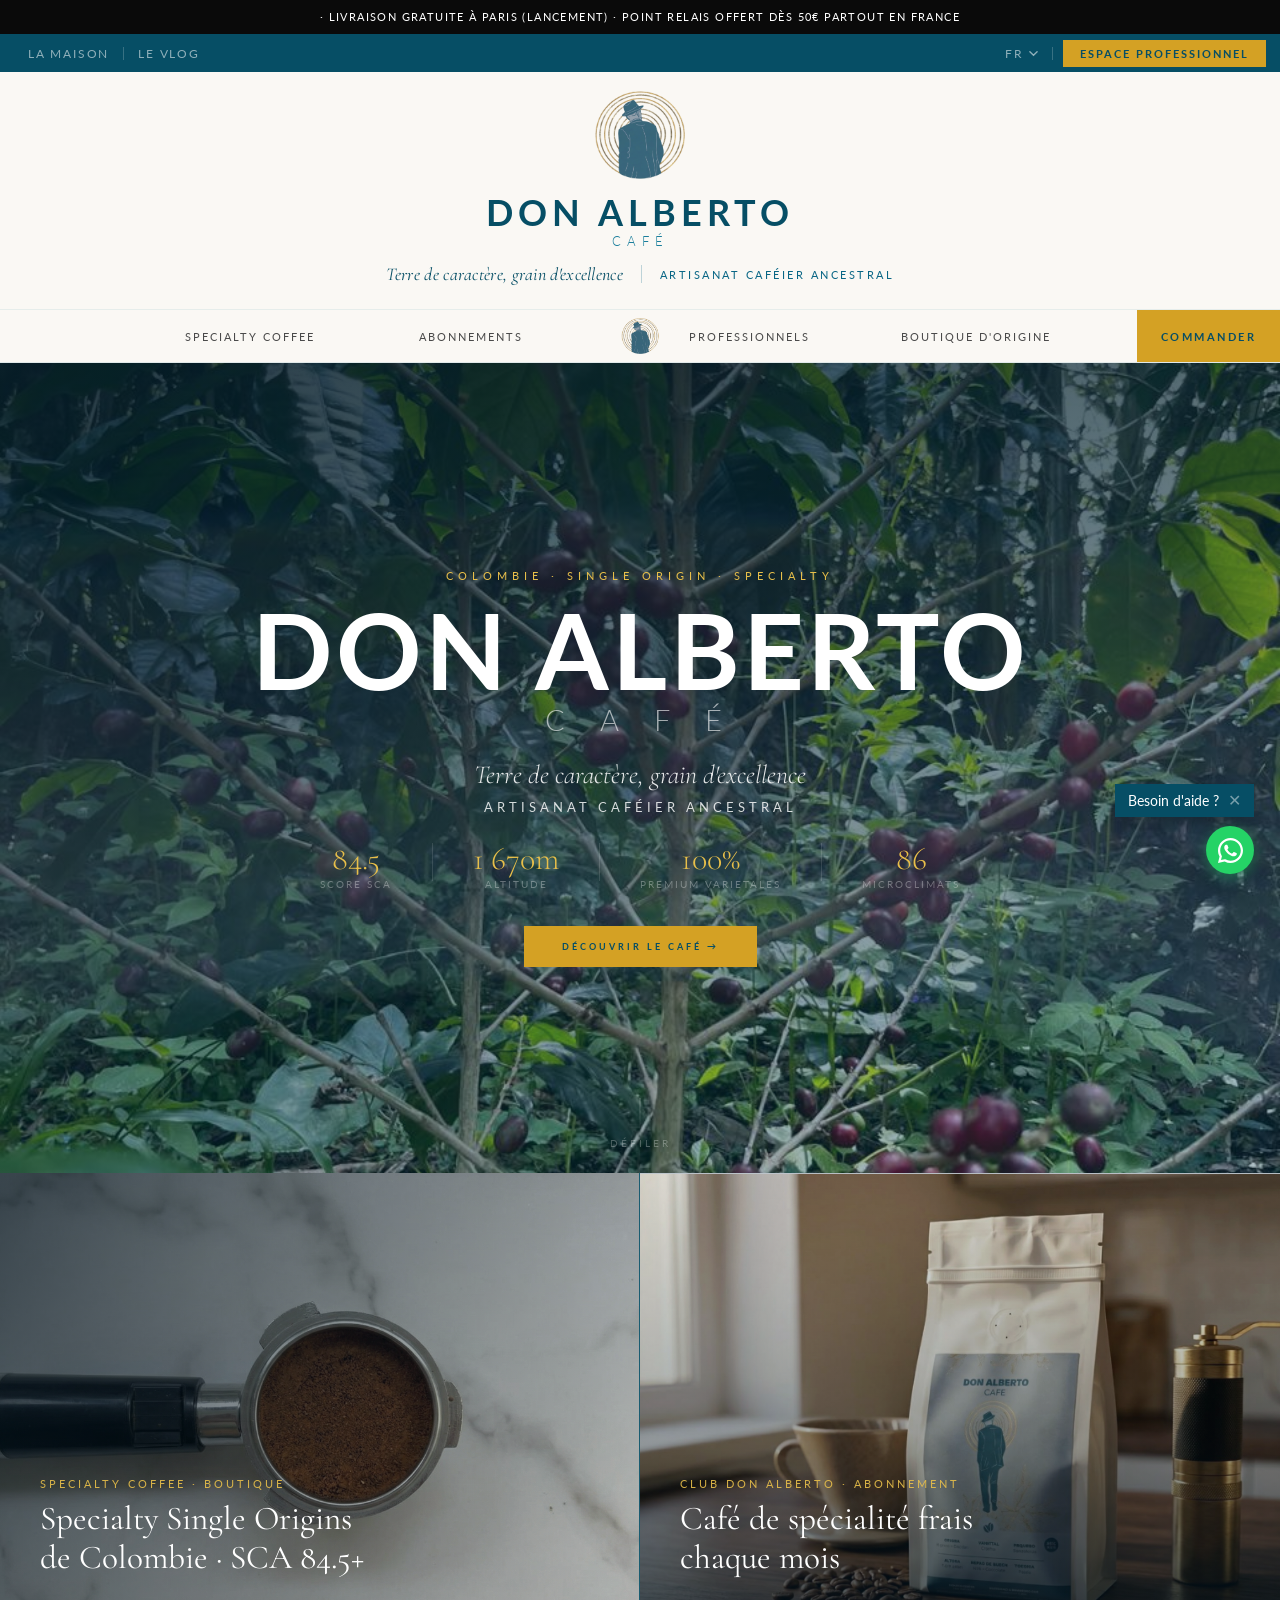
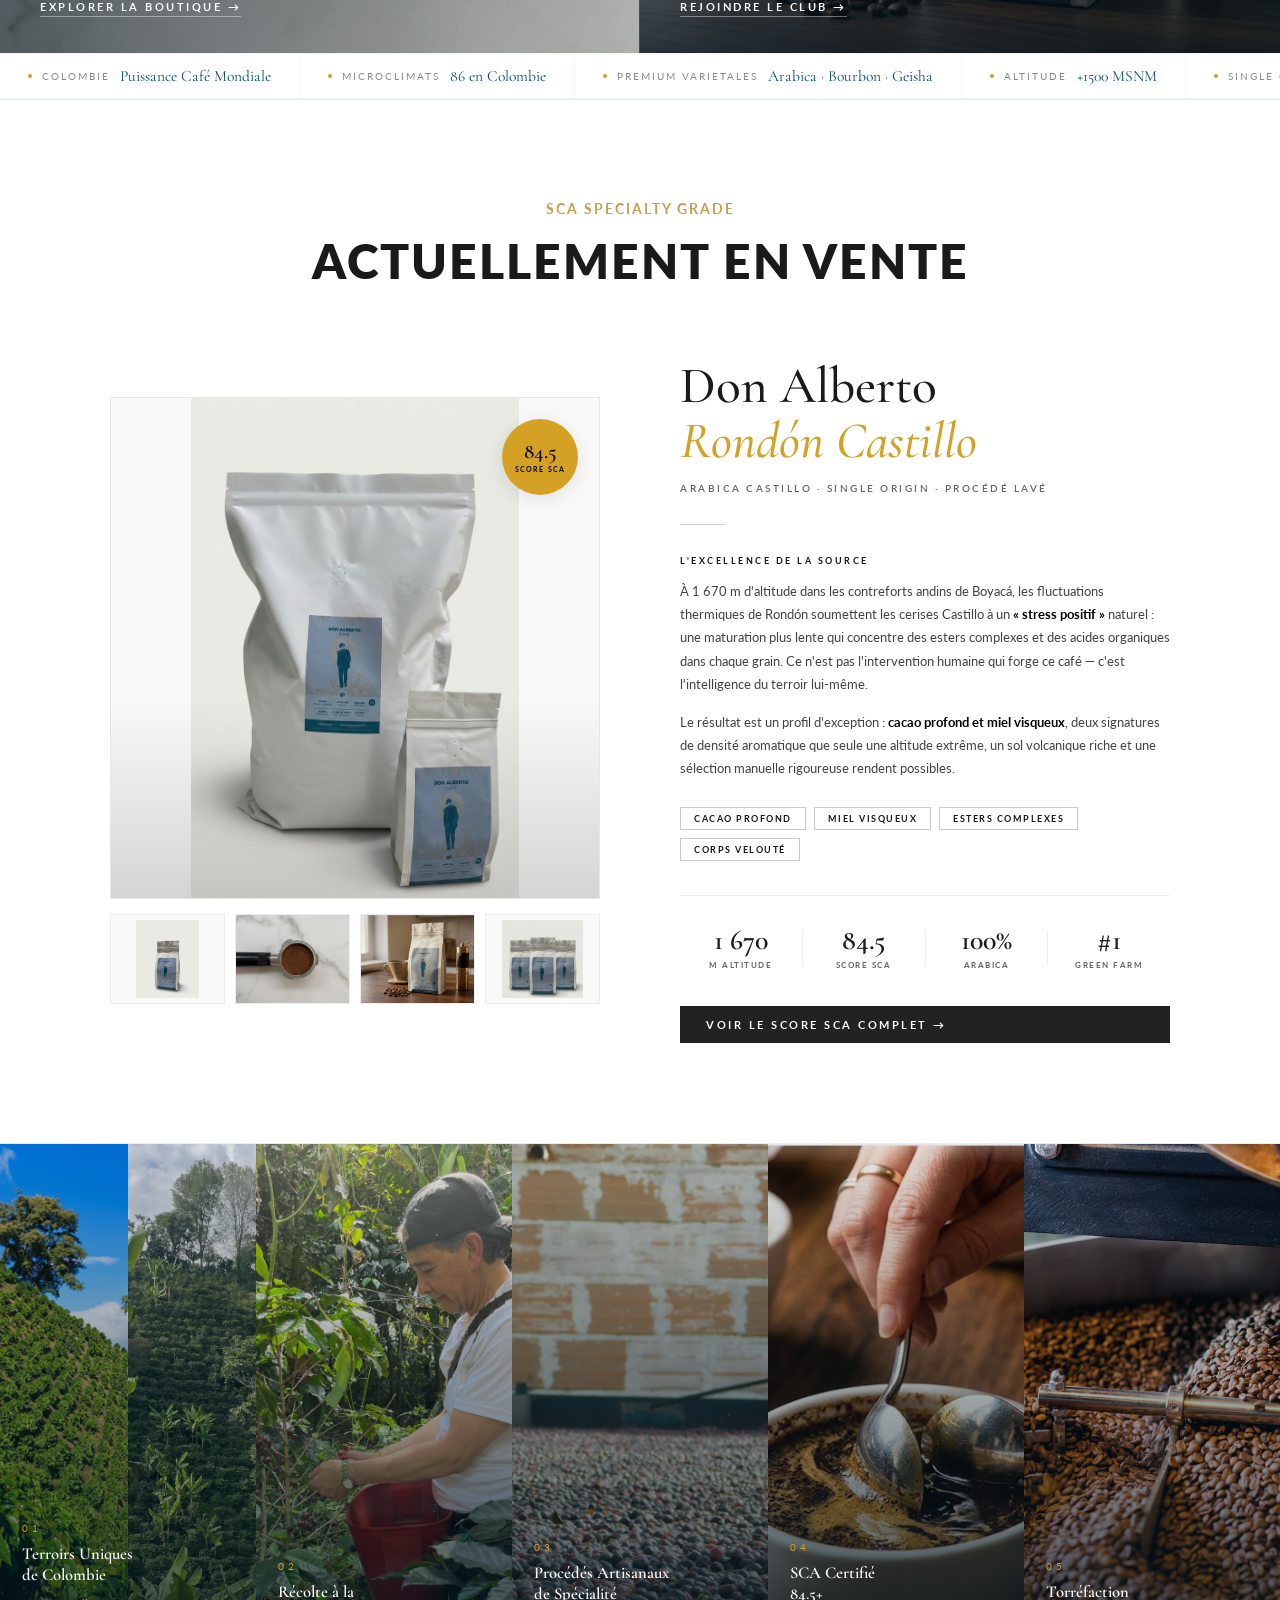
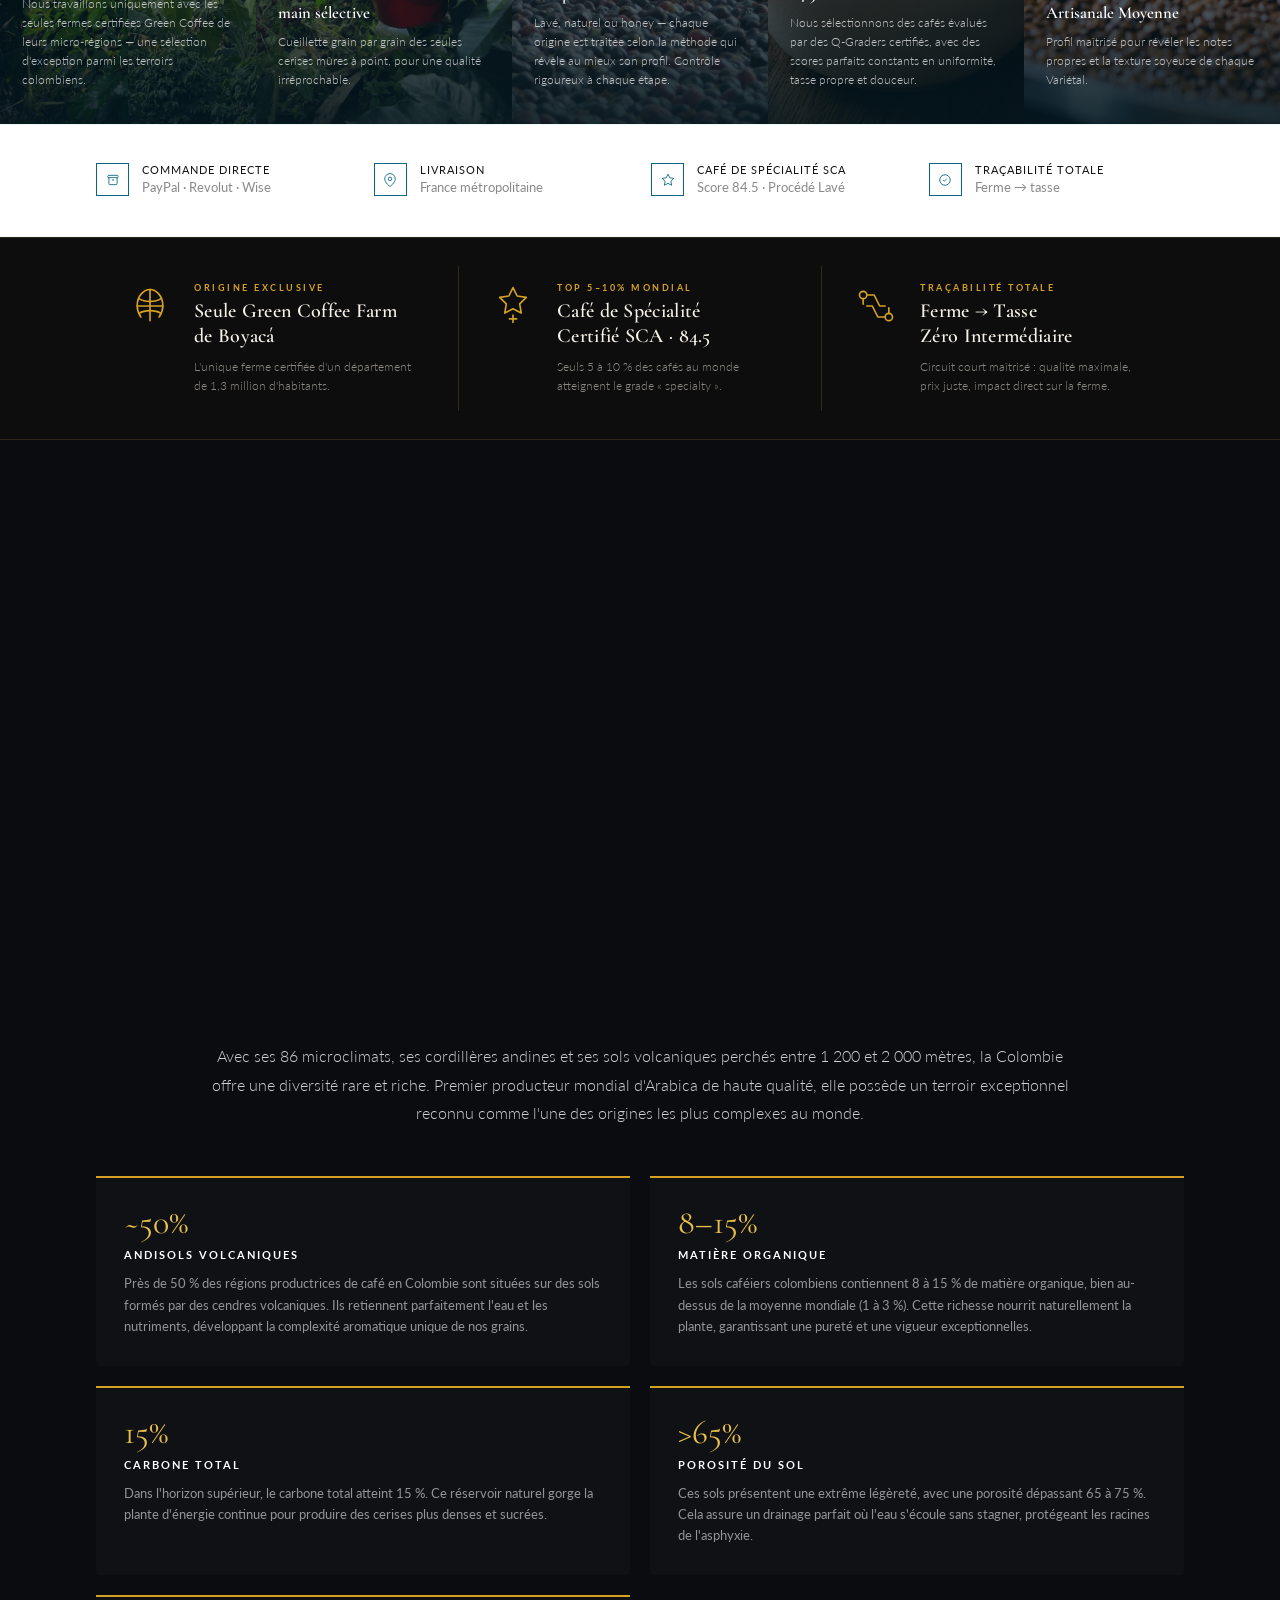
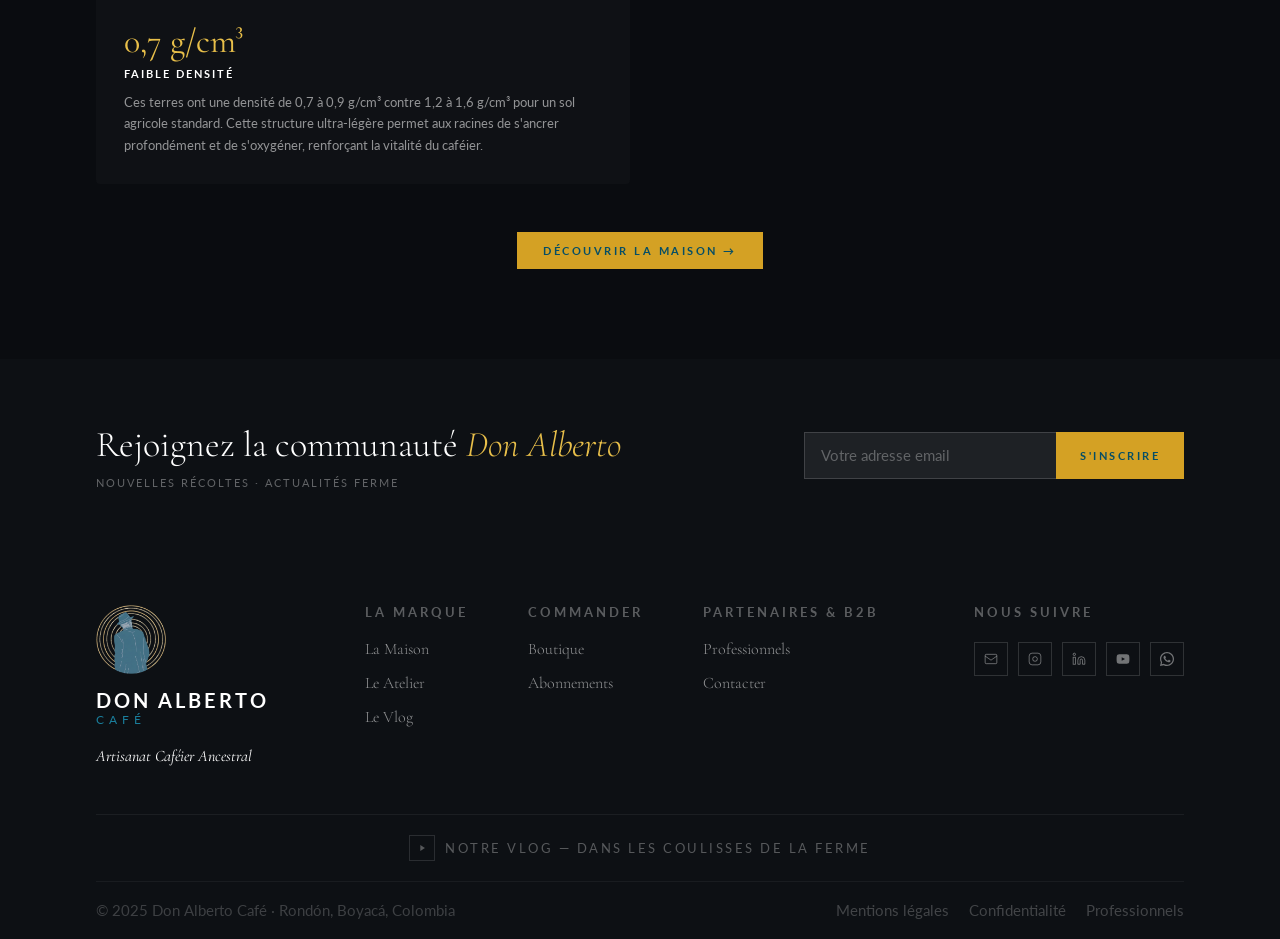
==== commit edac464a: "Move scrolling ticker above product section" ====
--- a/index.html
+++ b/index.html
@@ -138,6 +138,11 @@
       <span class="hp-ct" id="p2-ct">Rejoindre le Club →</span>
     </div>
   </a>
+</div>
+
+<div class="attrs-strip">
+  <div class="attrs-track">
+    </div>
 </div>
 
 <section class="product-section" id="produit">
@@ -216,11 +221,6 @@
 
   </div>
 </section>
-
-<div class="attrs-strip">
-  <div class="attrs-track">
-    </div>
-</div>
 
 <section class="journey-section">
   <div class="jv-grid">
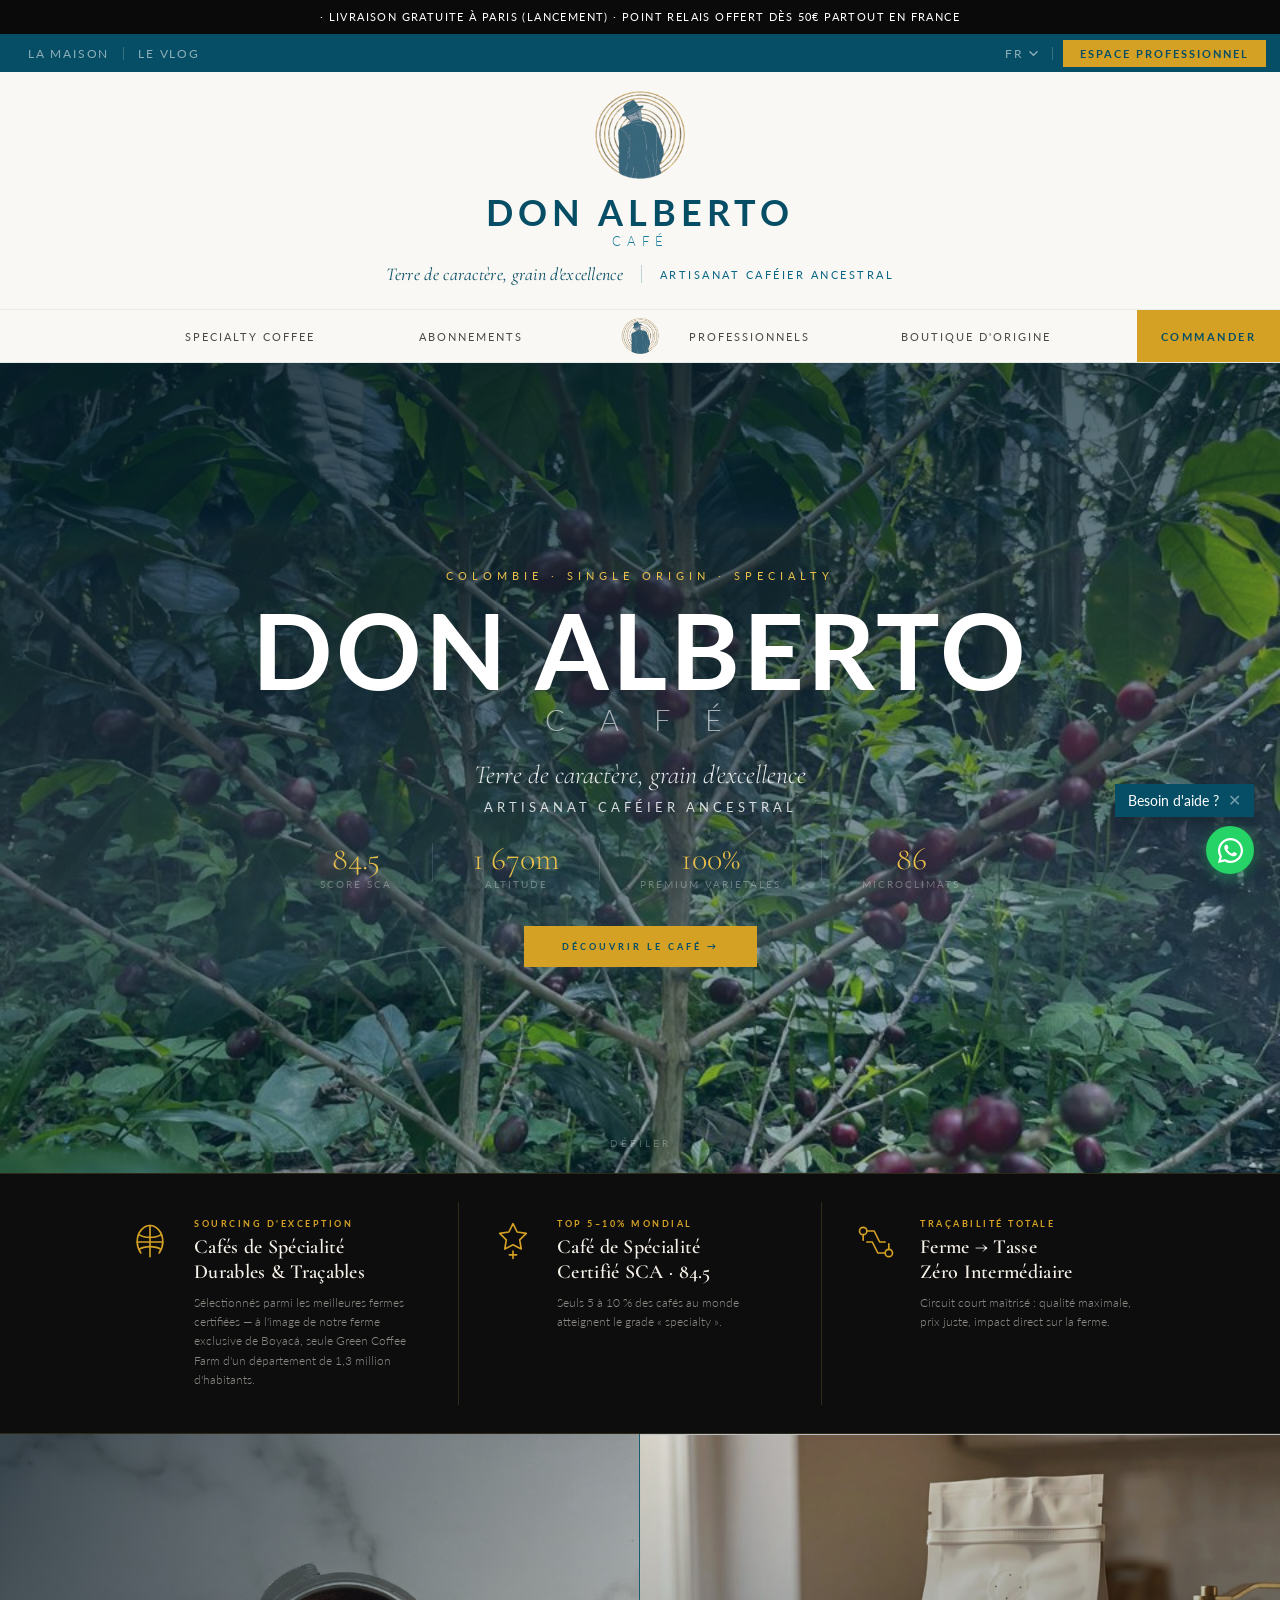
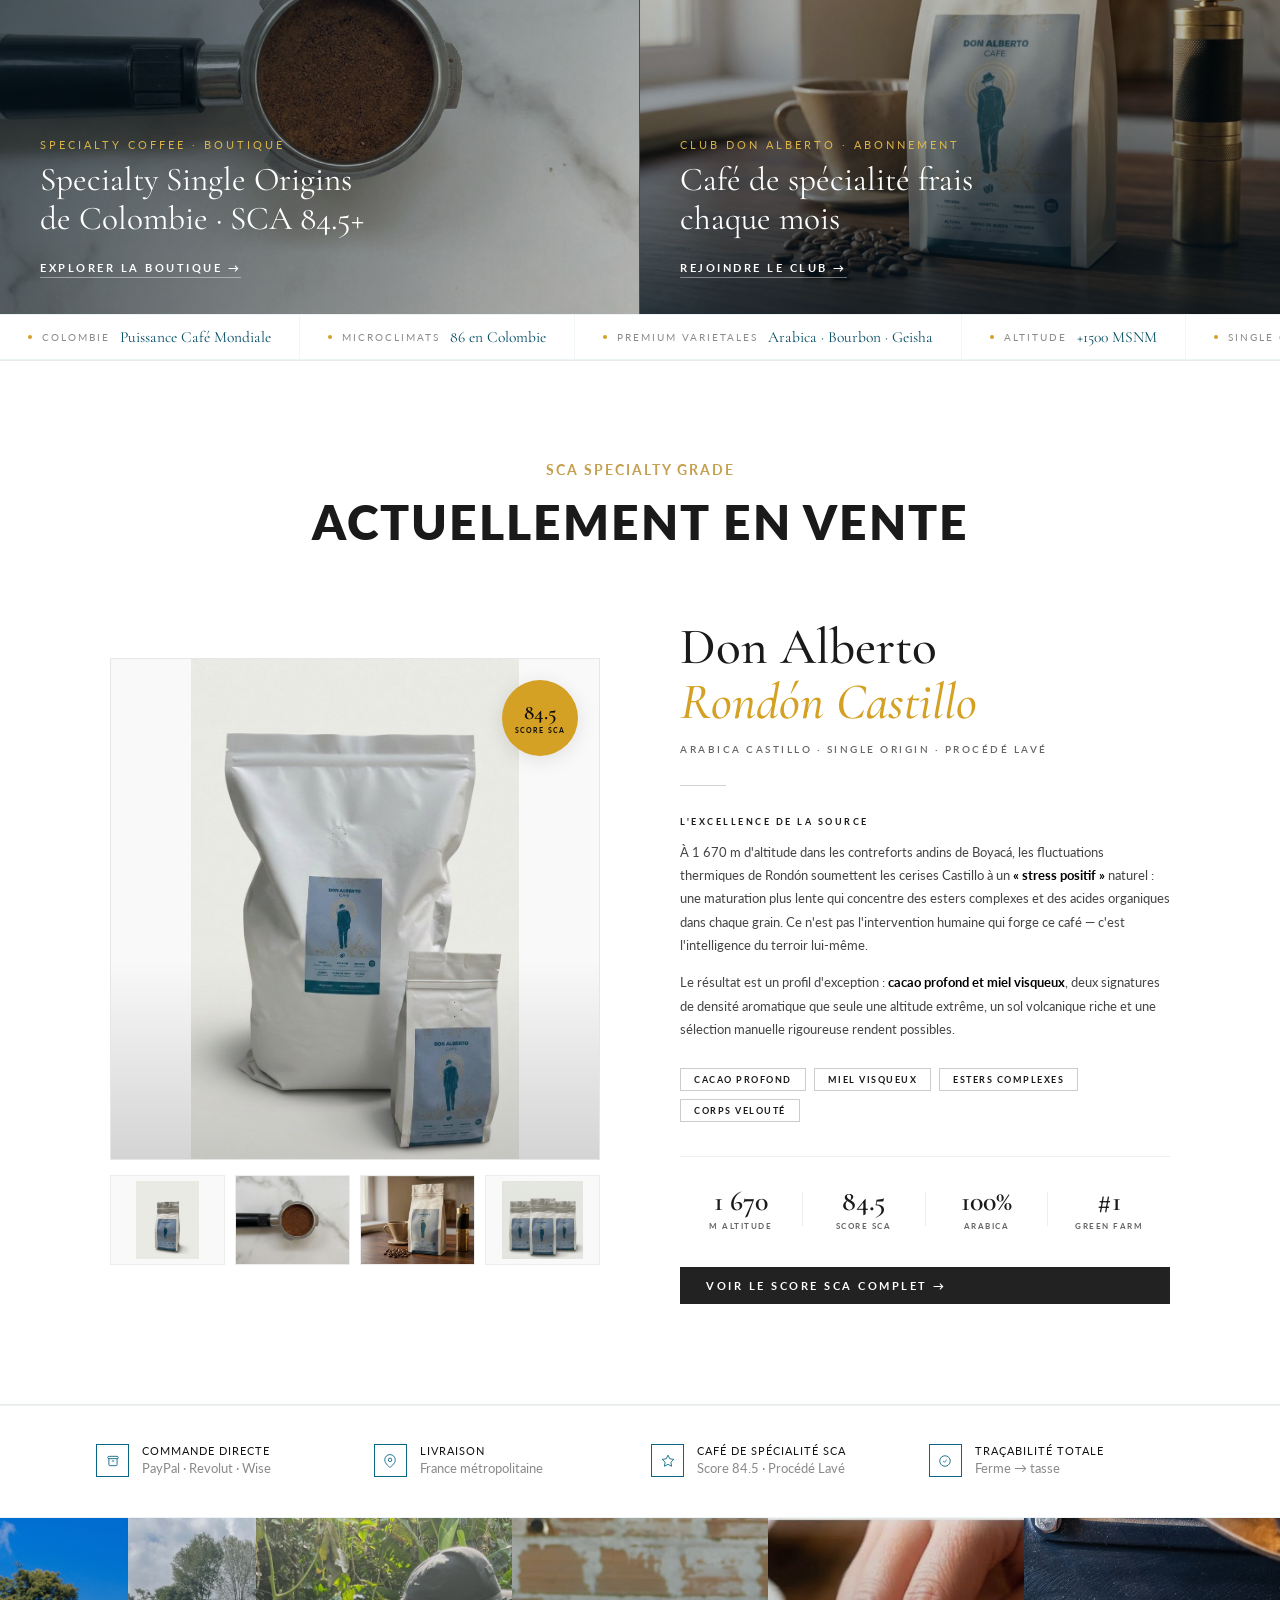
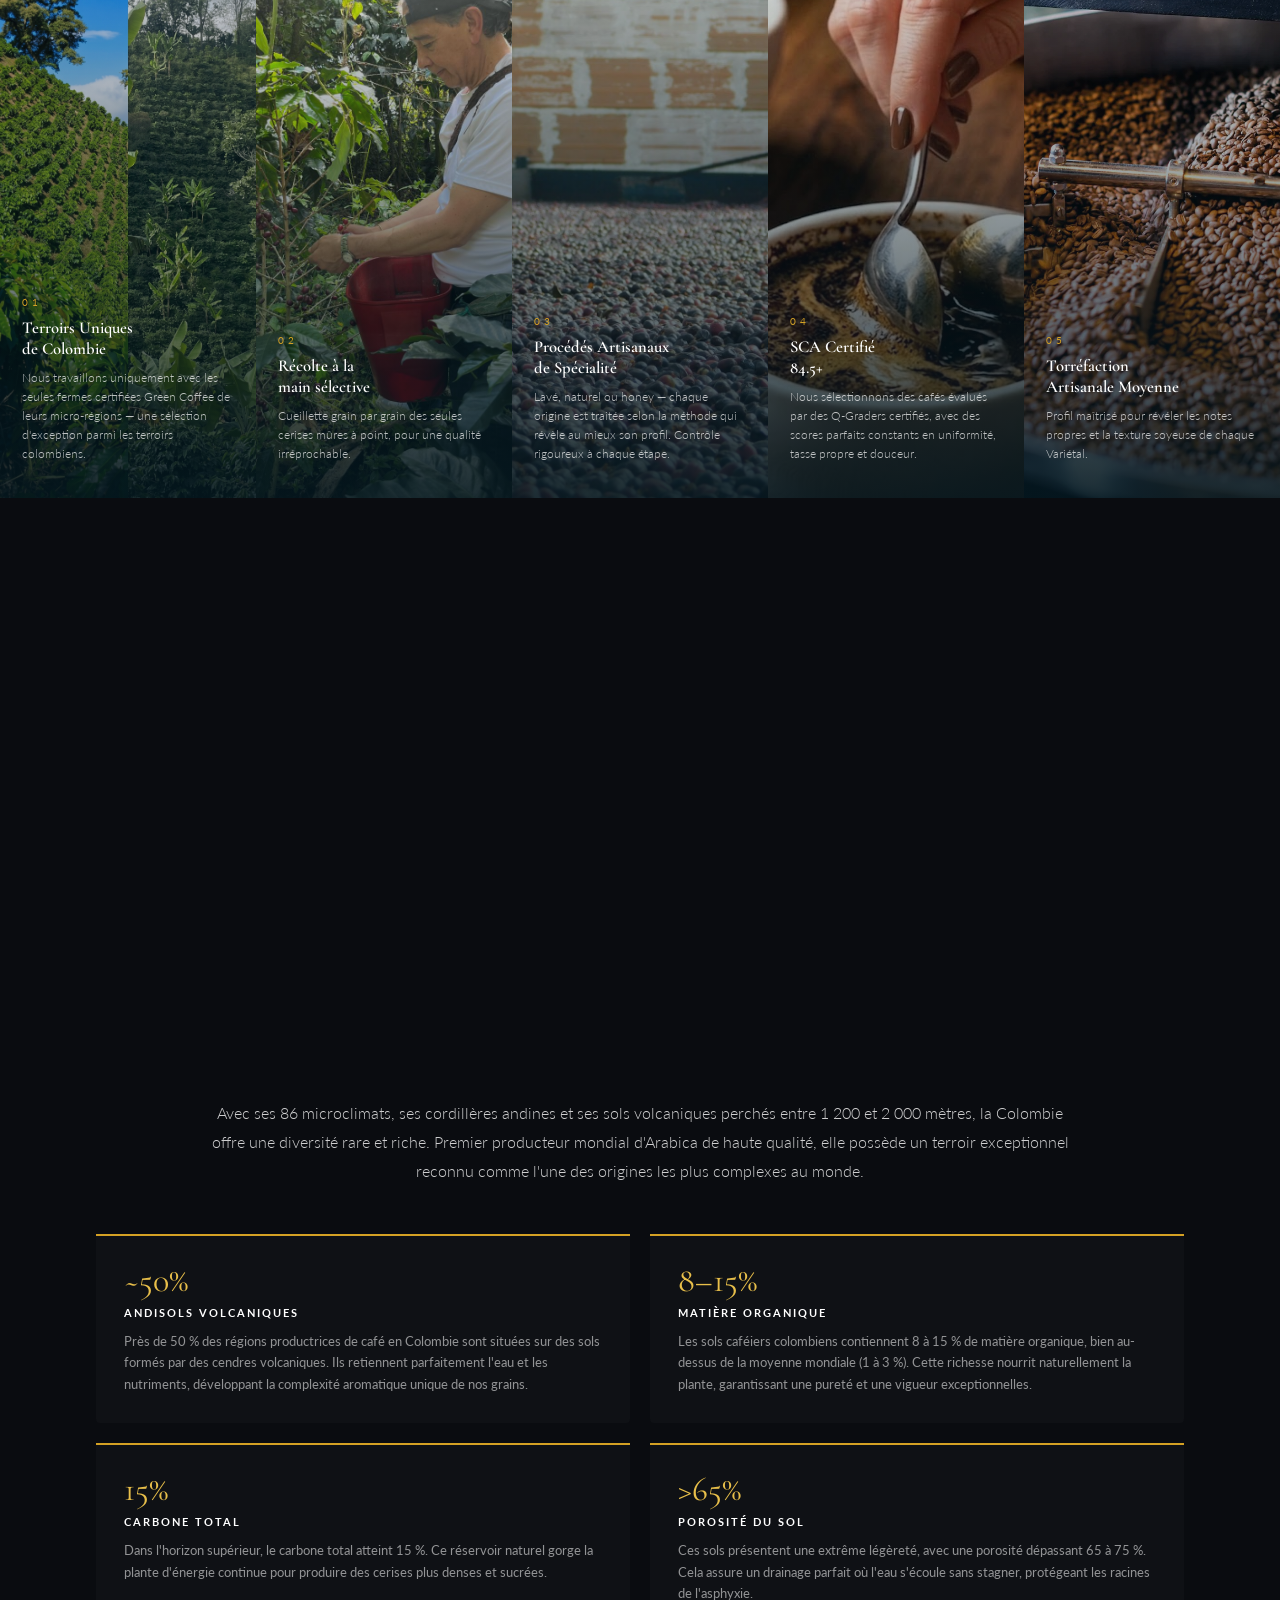
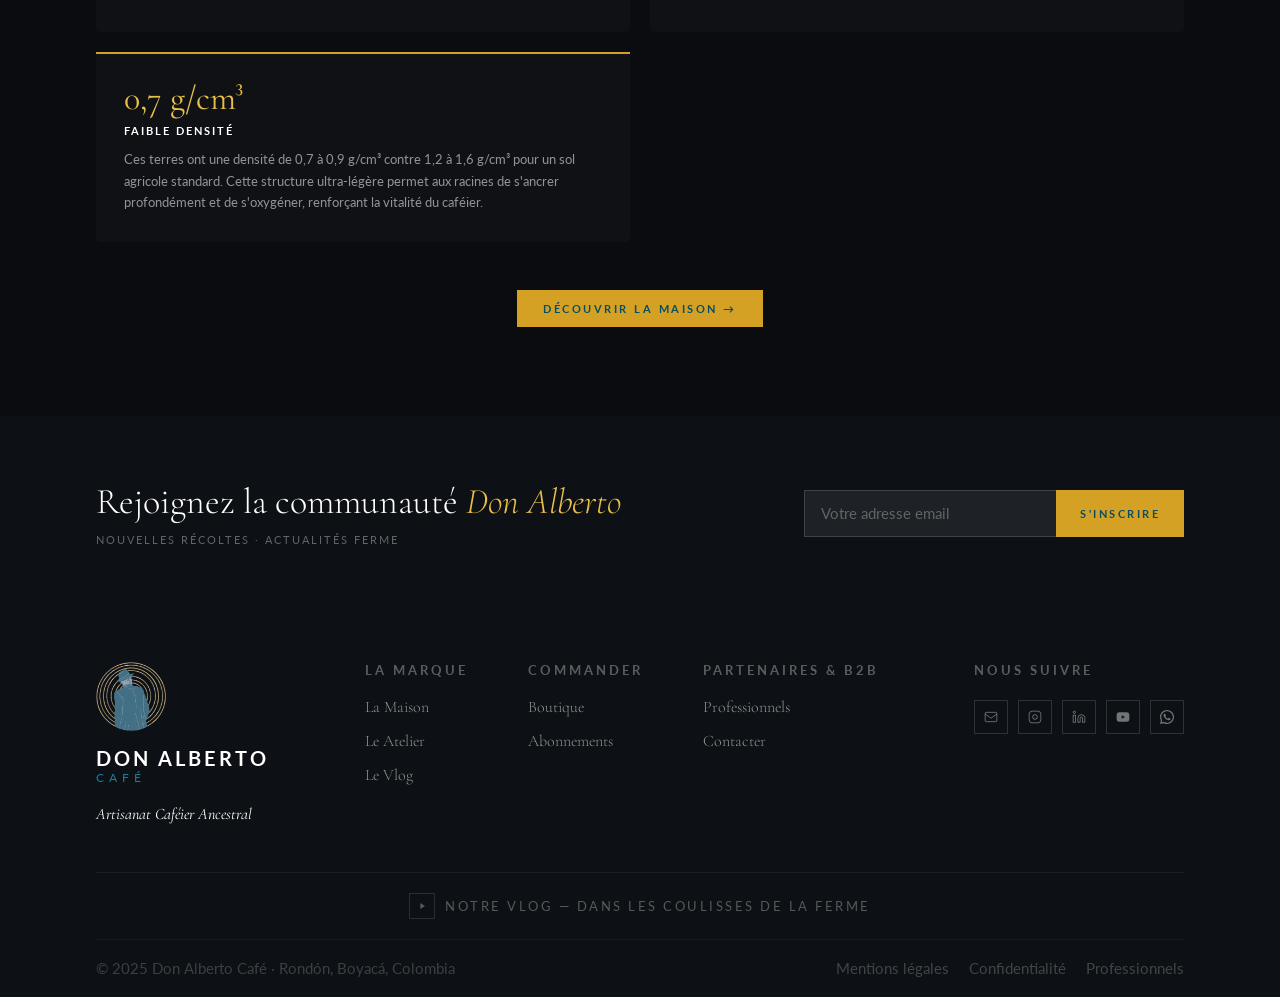
==== commit 7364e624: "Reorder homepage sections + broaden hh1 copy - hero-hooks (dark 3-value bar) moved to immediately be" ====
--- a/index.html
+++ b/index.html
@@ -38,6 +38,65 @@
 <a href="boutique.html" id="hero-cta-btn" style="display:inline-flex;align-items:center;gap:10px;background:var(--gold);color:var(--teal-deep);padding:15px 38px;font-family:'Lato',sans-serif;font-size:9px;letter-spacing:3px;text-transform:uppercase;font-weight:700;border:none;cursor:pointer;text-decoration:none;transition:background .2s;">Découvrir le café →</a>    </div>
   </div>
   <div class="hero-scroll"><div class="scroll-line"></div><span id="s-scroll">Défiler</span></div>
+</section>
+
+<section class="hero-hooks">
+  <div class="hh-inner">
+
+    <div class="hh-item">
+      <div class="hh-icon">
+        <svg viewBox="0 0 48 48" fill="none" xmlns="http://www.w3.org/2000/svg">
+          <path d="M24 6C18 6 10 12 10 24c0 5 2 9 4 12" stroke="currentColor" stroke-width="1.8" stroke-linecap="round"/>
+          <path d="M24 6c6 0 14 6 14 18 0 5-2 9-4 12" stroke="currentColor" stroke-width="1.8" stroke-linecap="round"/>
+          <path d="M24 6v34" stroke="currentColor" stroke-width="1.8" stroke-linecap="round"/>
+          <path d="M10 24h28" stroke="currentColor" stroke-width="1.8" stroke-linecap="round"/>
+          <path d="M12 16c3 2 7 3 12 3s9-1 12-3" stroke="currentColor" stroke-width="1.8" stroke-linecap="round"/>
+          <path d="M12 32c3-2 7-3 12-3s9 1 12 3" stroke="currentColor" stroke-width="1.8" stroke-linecap="round"/>
+        </svg>
+      </div>
+      <div class="hh-body">
+        <div class="hh-tag" id="hh1-tag">Sourcing d'Exception</div>
+        <div class="hh-title" id="hh1-title">Cafés de Spécialité<br>Durables & Traçables</div>
+        <div class="hh-desc" id="hh1-desc">Sélectionnés parmi les meilleures fermes certifiées — à l'image de notre ferme exclusive de Boyacá, seule Green Coffee Farm d'un département de 1,3 million d'habitants.</div>
+      </div>
+    </div>
+
+    <div class="hh-divider"></div>
+
+    <div class="hh-item">
+      <div class="hh-icon">
+        <svg viewBox="0 0 48 48" fill="none" xmlns="http://www.w3.org/2000/svg">
+          <path d="M24 4l4.5 9.1 10 1.5-7.2 7 1.7 10L24 27l-9 4.7 1.7-10L9.5 14.6l10-1.5L24 4z" stroke="currentColor" stroke-width="1.8" stroke-linejoin="round"/>
+          <path d="M24 34v8M20 38h8" stroke="currentColor" stroke-width="1.8" stroke-linecap="round"/>
+        </svg>
+      </div>
+      <div class="hh-body">
+        <div class="hh-tag" id="hh2-tag">Top 5–10% Mondial</div>
+        <div class="hh-title" id="hh2-title">Café de Spécialité<br>Certifié SCA · 84.5</div>
+        <div class="hh-desc" id="hh2-desc">Seuls 5 à 10 % des cafés au monde atteignent le grade « specialty ».</div>
+      </div>
+    </div>
+
+    <div class="hh-divider"></div>
+
+    <div class="hh-item">
+      <div class="hh-icon">
+        <svg viewBox="0 0 48 48" fill="none" xmlns="http://www.w3.org/2000/svg">
+          <circle cx="10" cy="12" r="4" stroke="currentColor" stroke-width="1.8"/>
+          <circle cx="38" cy="36" r="4" stroke="currentColor" stroke-width="1.8"/>
+          <path d="M14 12h8l6 12h6" stroke="currentColor" stroke-width="1.8" stroke-linecap="round" stroke-linejoin="round"/>
+          <path d="M34 36h-8l-6-12H14" stroke="currentColor" stroke-width="1.8" stroke-linecap="round" stroke-linejoin="round"/>
+          <path d="M10 16v6M38 32v-6" stroke="currentColor" stroke-width="1.8" stroke-linecap="round"/>
+        </svg>
+      </div>
+      <div class="hh-body">
+        <div class="hh-tag" id="hh3-tag">Traçabilité Totale</div>
+        <div class="hh-title" id="hh3-title">Ferme → Tasse<br>Zéro Intermédiaire</div>
+        <div class="hh-desc" id="hh3-desc">Circuit court maîtrisé : qualité maximale, prix juste, impact direct sur la ferme.</div>
+      </div>
+    </div>
+
+  </div>
 </section>
 
 <style>
@@ -222,6 +281,27 @@
   </div>
 </section>
 
+<div class="trust-bar">
+  <div class="trust-grid">
+    <div class="trust-item reveal">
+      <div class="trust-icon"><svg viewBox="0 0 24 24" fill="none" stroke="currentColor" stroke-width="1.5"><path d="M5 8h14M5 8a2 2 0 110-4h14a2 2 0 110 4M5 8v10a2 2 0 002 2h10a2 2 0 002-2V8m-9 4h4"/></svg></div>
+      <div><div class="trust-h" id="t1h">Commande directe</div><div class="trust-d" id="t1d">PayPal · Revolut · Wise</div></div>
+    </div>
+    <div class="trust-item reveal">
+      <div class="trust-icon"><svg viewBox="0 0 24 24" fill="none" stroke="currentColor" stroke-width="1.5"><path d="M21 10c0 7-9 13-9 13s-9-6-9-13a9 9 0 0118 0z"/><circle cx="12" cy="10" r="3"/></svg></div>
+      <div><div class="trust-h" id="t2h">Livraison internationale</div><div class="trust-d" id="t2d">France, Europe &amp; monde</div></div>
+    </div>
+    <div class="trust-item reveal">
+      <div class="trust-icon"><svg viewBox="0 0 24 24" fill="none" stroke="currentColor" stroke-width="1.5"><path d="M12 2l3.09 6.26L22 9.27l-5 4.87 1.18 6.88L12 17.77l-6.18 3.25L7 14.14 2 9.27l6.91-1.01L12 2z"/></svg></div>
+      <div><div class="trust-h" id="t3h">Café de spécialité SCA</div><div class="trust-d" id="t3d">Score 84.5 · Procédé Lavé</div></div>
+    </div>
+    <div class="trust-item reveal">
+      <div class="trust-icon"><svg viewBox="0 0 24 24" fill="none" stroke="currentColor" stroke-width="1.5"><path d="M9 12l2 2 4-4m6 2a9 9 0 11-18 0 9 9 0 0118 0z"/></svg></div>
+      <div><div class="trust-h" id="t4h">Traçabilité totale</div><div class="trust-d" id="t4d">Ferme → tasse</div></div>
+    </div>
+  </div>
+</div>
+
 <section class="journey-section">
   <div class="jv-grid">
     <div class="jv-panel reveal">
@@ -272,85 +352,6 @@
   </div>
 </section>
 
-<div class="trust-bar">
-  <div class="trust-grid">
-    <div class="trust-item reveal">
-      <div class="trust-icon"><svg viewBox="0 0 24 24" fill="none" stroke="currentColor" stroke-width="1.5"><path d="M5 8h14M5 8a2 2 0 110-4h14a2 2 0 110 4M5 8v10a2 2 0 002 2h10a2 2 0 002-2V8m-9 4h4"/></svg></div>
-      <div><div class="trust-h" id="t1h">Commande directe</div><div class="trust-d" id="t1d">PayPal · Revolut · Wise</div></div>
-    </div>
-    <div class="trust-item reveal">
-      <div class="trust-icon"><svg viewBox="0 0 24 24" fill="none" stroke="currentColor" stroke-width="1.5"><path d="M21 10c0 7-9 13-9 13s-9-6-9-13a9 9 0 0118 0z"/><circle cx="12" cy="10" r="3"/></svg></div>
-      <div><div class="trust-h" id="t2h">Livraison internationale</div><div class="trust-d" id="t2d">France, Europe &amp; monde</div></div>
-    </div>
-    <div class="trust-item reveal">
-      <div class="trust-icon"><svg viewBox="0 0 24 24" fill="none" stroke="currentColor" stroke-width="1.5"><path d="M12 2l3.09 6.26L22 9.27l-5 4.87 1.18 6.88L12 17.77l-6.18 3.25L7 14.14 2 9.27l6.91-1.01L12 2z"/></svg></div>
-      <div><div class="trust-h" id="t3h">Café de spécialité SCA</div><div class="trust-d" id="t3d">Score 84.5 · Procédé Lavé</div></div>
-    </div>
-    <div class="trust-item reveal">
-      <div class="trust-icon"><svg viewBox="0 0 24 24" fill="none" stroke="currentColor" stroke-width="1.5"><path d="M9 12l2 2 4-4m6 2a9 9 0 11-18 0 9 9 0 0118 0z"/></svg></div>
-      <div><div class="trust-h" id="t4h">Traçabilité totale</div><div class="trust-d" id="t4d">Ferme → tasse</div></div>
-    </div>
-  </div>
-</div>
-
-<section class="hero-hooks">
-  <div class="hh-inner">
-
-    <div class="hh-item">
-      <div class="hh-icon">
-        <svg viewBox="0 0 48 48" fill="none" xmlns="http://www.w3.org/2000/svg">
-          <path d="M24 6C18 6 10 12 10 24c0 5 2 9 4 12" stroke="currentColor" stroke-width="1.8" stroke-linecap="round"/>
-          <path d="M24 6c6 0 14 6 14 18 0 5-2 9-4 12" stroke="currentColor" stroke-width="1.8" stroke-linecap="round"/>
-          <path d="M24 6v34" stroke="currentColor" stroke-width="1.8" stroke-linecap="round"/>
-          <path d="M10 24h28" stroke="currentColor" stroke-width="1.8" stroke-linecap="round"/>
-          <path d="M12 16c3 2 7 3 12 3s9-1 12-3" stroke="currentColor" stroke-width="1.8" stroke-linecap="round"/>
-          <path d="M12 32c3-2 7-3 12-3s9 1 12 3" stroke="currentColor" stroke-width="1.8" stroke-linecap="round"/>
-        </svg>
-      </div>
-      <div class="hh-body">
-        <div class="hh-tag" id="hh1-tag">Origine Exclusive</div>
-        <div class="hh-title" id="hh1-title">Seule Green Coffee Farm<br>de Boyacá</div>
-        <div class="hh-desc" id="hh1-desc">L'unique ferme certifiée d'un département de 1,3 million d'habitants.</div>
-      </div>
-    </div>
-
-    <div class="hh-divider"></div>
-
-    <div class="hh-item">
-      <div class="hh-icon">
-        <svg viewBox="0 0 48 48" fill="none" xmlns="http://www.w3.org/2000/svg">
-          <path d="M24 4l4.5 9.1 10 1.5-7.2 7 1.7 10L24 27l-9 4.7 1.7-10L9.5 14.6l10-1.5L24 4z" stroke="currentColor" stroke-width="1.8" stroke-linejoin="round"/>
-          <path d="M24 34v8M20 38h8" stroke="currentColor" stroke-width="1.8" stroke-linecap="round"/>
-        </svg>
-      </div>
-      <div class="hh-body">
-        <div class="hh-tag" id="hh2-tag">Top 5–10% Mondial</div>
-        <div class="hh-title" id="hh2-title">Café de Spécialité<br>Certifié SCA · 84.5</div>
-        <div class="hh-desc" id="hh2-desc">Seuls 5 à 10 % des cafés au monde atteignent le grade « specialty ».</div>
-      </div>
-    </div>
-
-    <div class="hh-divider"></div>
-
-    <div class="hh-item">
-      <div class="hh-icon">
-        <svg viewBox="0 0 48 48" fill="none" xmlns="http://www.w3.org/2000/svg">
-          <circle cx="10" cy="12" r="4" stroke="currentColor" stroke-width="1.8"/>
-          <circle cx="38" cy="36" r="4" stroke="currentColor" stroke-width="1.8"/>
-          <path d="M14 12h8l6 12h6" stroke="currentColor" stroke-width="1.8" stroke-linecap="round" stroke-linejoin="round"/>
-          <path d="M34 36h-8l-6-12H14" stroke="currentColor" stroke-width="1.8" stroke-linecap="round" stroke-linejoin="round"/>
-          <path d="M10 16v6M38 32v-6" stroke="currentColor" stroke-width="1.8" stroke-linecap="round"/>
-        </svg>
-      </div>
-      <div class="hh-body">
-        <div class="hh-tag" id="hh3-tag">Traçabilité Totale</div>
-        <div class="hh-title" id="hh3-title">Ferme → Tasse<br>Zéro Intermédiaire</div>
-        <div class="hh-desc" id="hh3-desc">Circuit court maîtrisé : qualité maximale, prix juste, impact direct sur la ferme.</div>
-      </div>
-    </div>
-
-  </div>
-</section>
 
 <section class="colombia-section" id="colombia">
   <div class="col-header reveal">
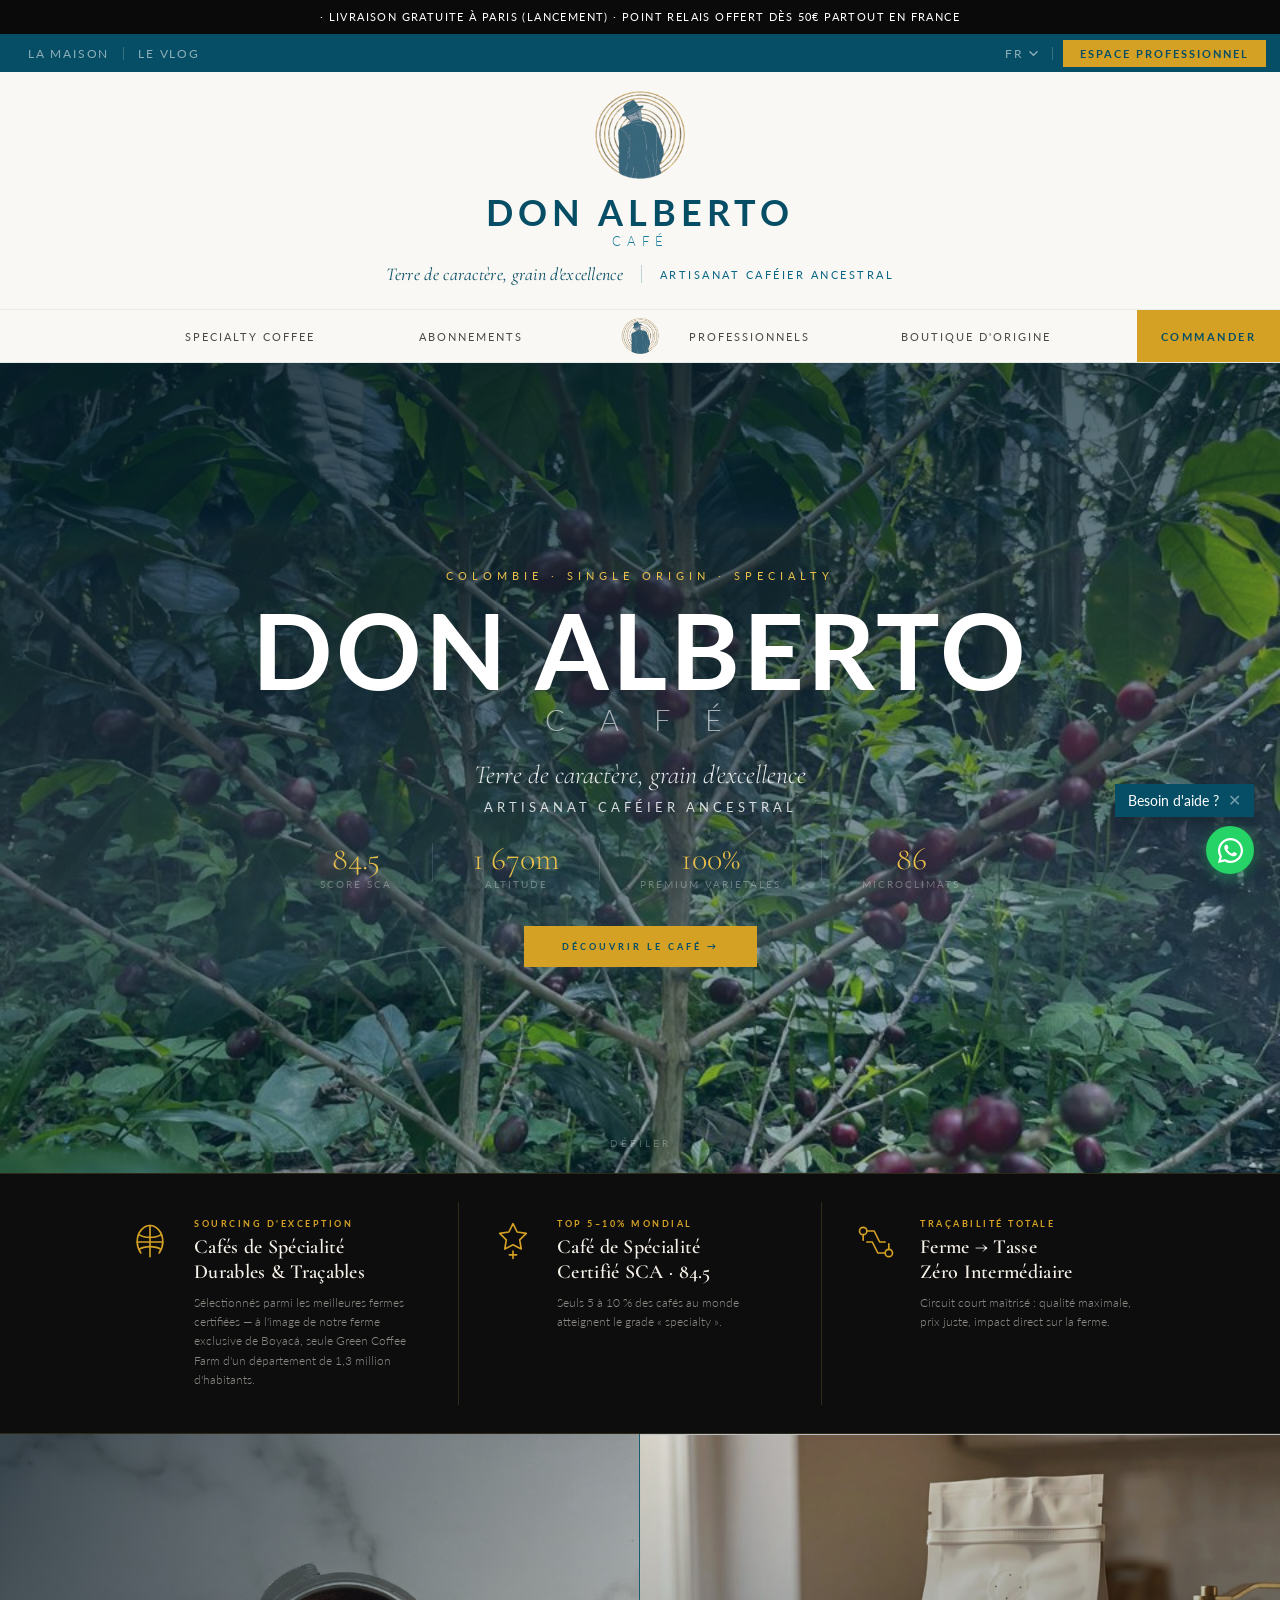
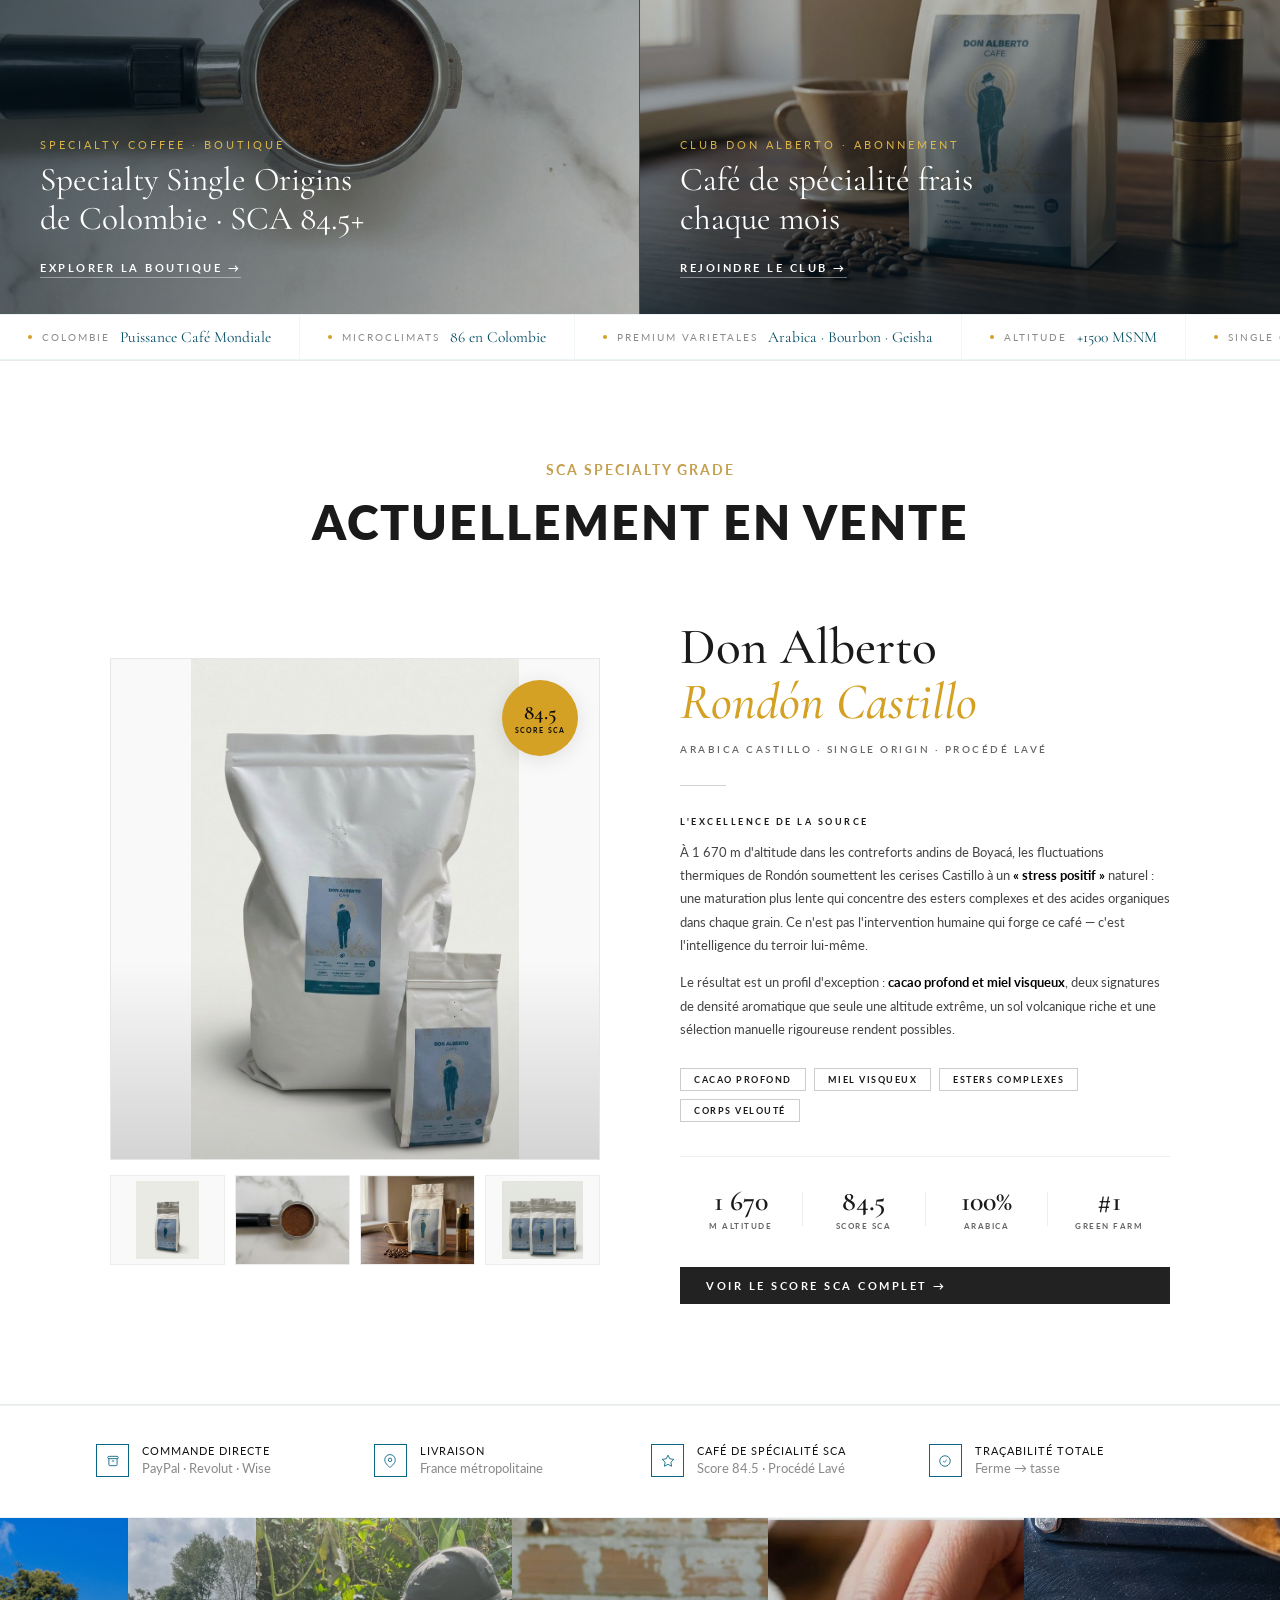
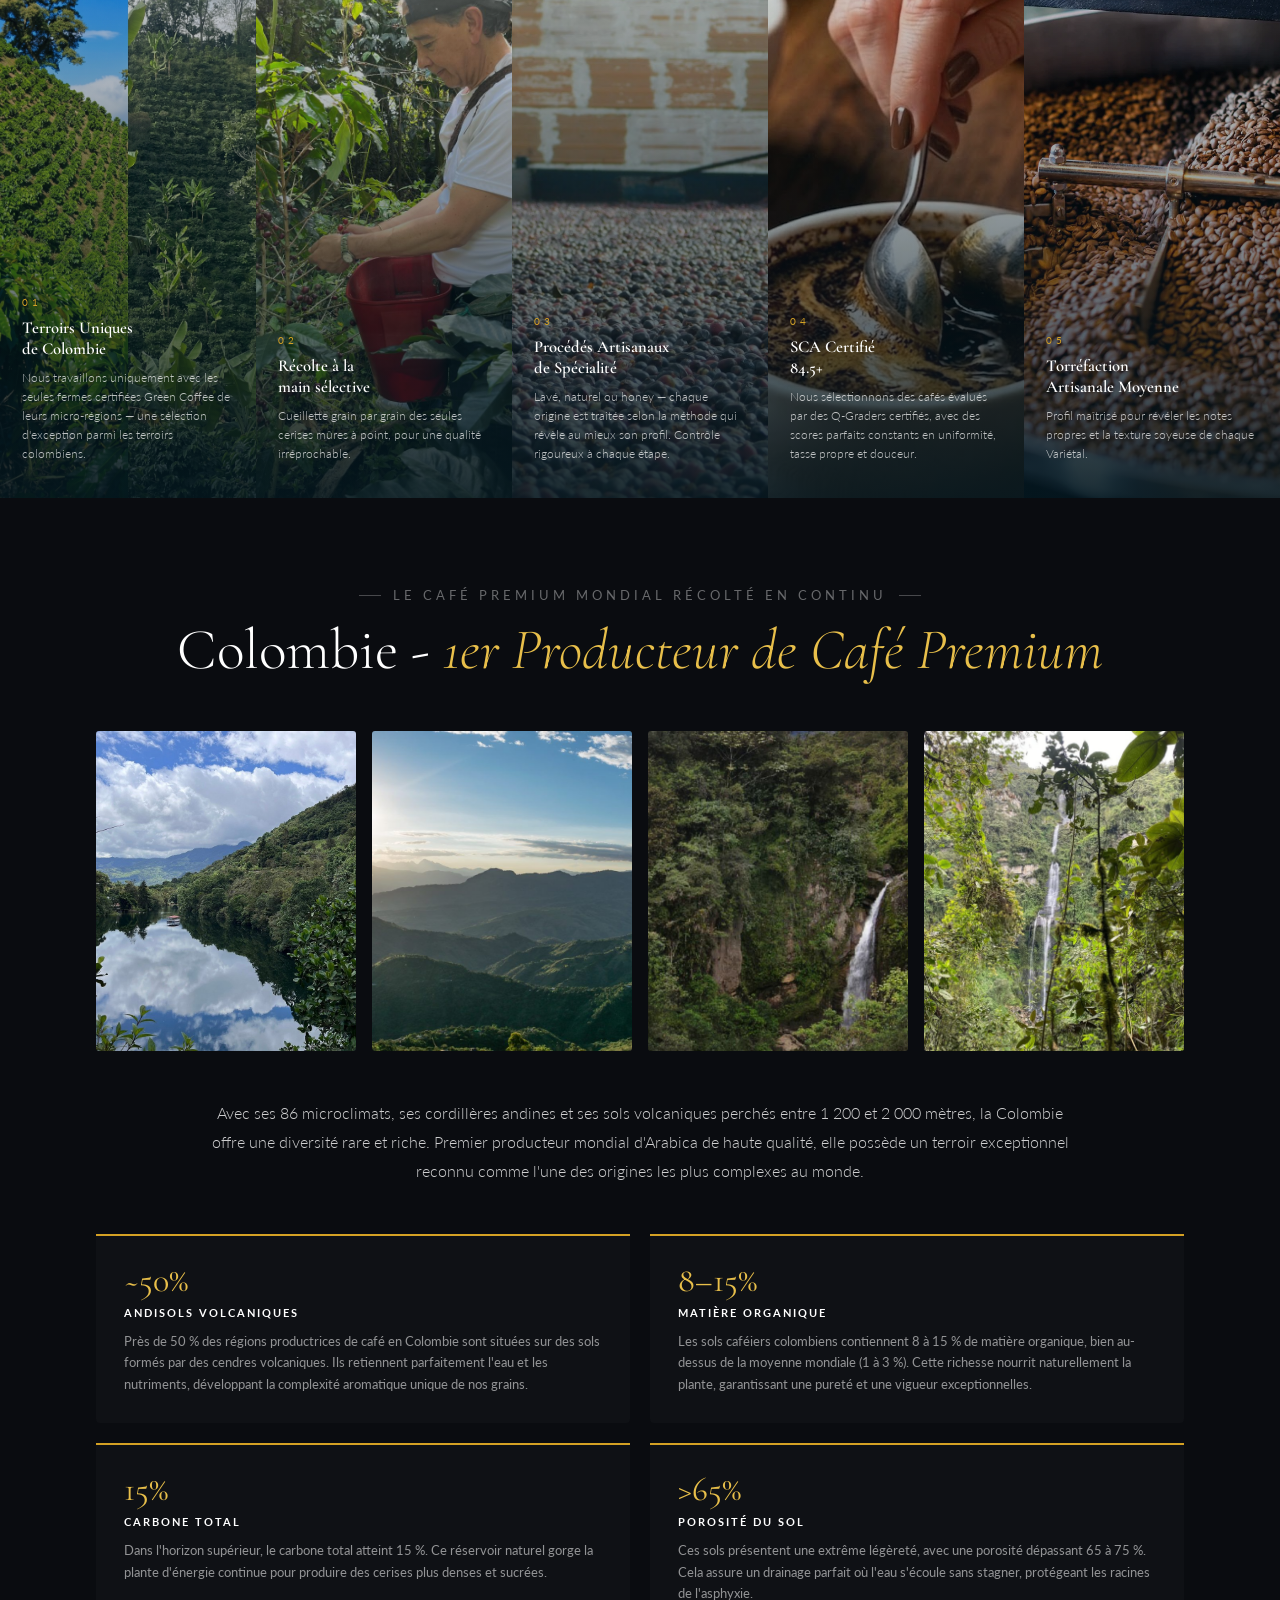
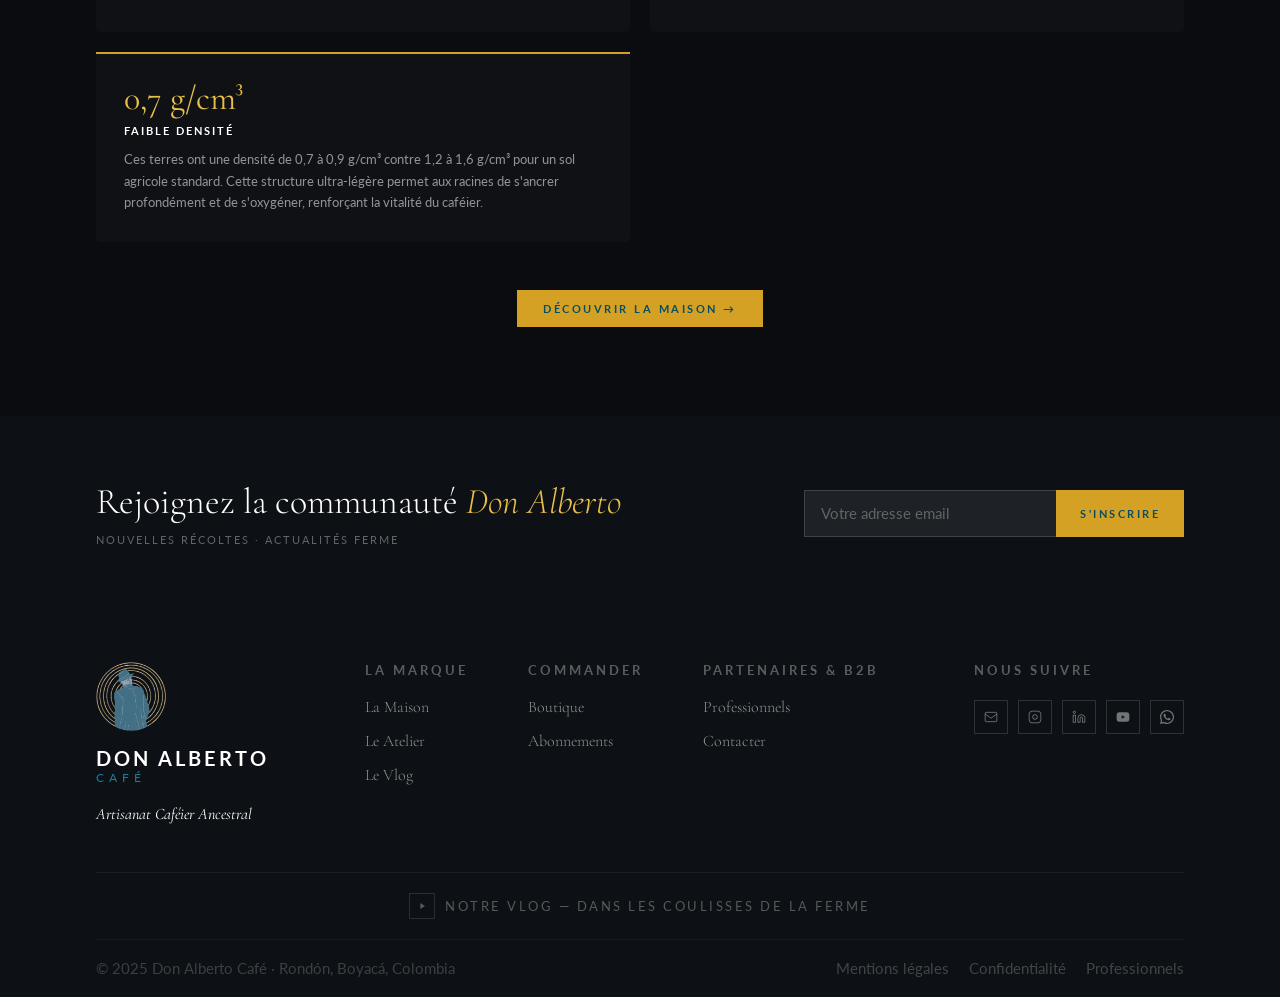
==== commit d87b0d4e: "Add sitemap.xml, robots.txt and canonical tags - sitemap.xml lists the indexable pages on donalberto" ====
--- a/index.html
+++ b/index.html
@@ -4,6 +4,7 @@
 <meta charset="UTF-8">
 <meta name="viewport" content="width=device-width, initial-scale=1.0">
 <title>Don Alberto Café — Specialty Coffee, Colombia · SCA 84.5</title>
+  <link rel="canonical" href="https://donalberto.cafe/">
 <meta name="description" content="Don Alberto Café — Café de spécialité Single Origin. Arabica Castillo, Colombie. Score SCA 84.5.">
 <link rel="icon" type="image/png" href="logos/favicon.png">
 <link rel="preconnect" href="https://fonts.googleapis.com">
@@ -97,7 +98,30 @@
     </div>
 
   </div>
+  <div class="hh-dots" id="hh-dots"></div>
 </section>
+
+<script>
+(function(){
+  const inner = document.querySelector('.hh-inner');
+  const dotsEl = document.getElementById('hh-dots');
+  if(!inner || !dotsEl) return;
+  const items = inner.querySelectorAll('.hh-item');
+  const n = items.length;
+  let dots = [];
+  for(let i=0;i<n;i++){
+    const d = document.createElement('div');
+    d.className = 'hh-dot' + (i===0?' active':'');
+    d.onclick = ()=>{ inner.scrollTo({left: items[i].offsetLeft, behavior:'smooth'}); };
+    dotsEl.appendChild(d);
+    dots.push(d);
+  }
+  inner.addEventListener('scroll', ()=>{
+    const idx = Math.round(inner.scrollLeft / inner.offsetWidth);
+    dots.forEach((d,i)=>d.classList.toggle('active', i===idx));
+  }, {passive:true});
+})();
+</script>
 
 <style>
 /* ── HERO HOOKS ───────────────────────────── */
@@ -161,20 +185,43 @@
 }
 
 @media (max-width: 860px) {
+  .hero-hooks { position: relative; }
   .hh-inner {
-    flex-direction: column;
-    padding: 0 24px;
+    flex-direction: row;
+    padding: 0;
+    overflow-x: scroll;
+    scroll-snap-type: x mandatory;
+    scrollbar-width: none;
+    -ms-overflow-style: none;
   }
+  .hh-inner::-webkit-scrollbar { display: none; }
   .hh-item {
-    padding: 28px 8px;
+    flex: 0 0 100%;
+    scroll-snap-align: start;
+    padding: 32px 24px;
     gap: 18px;
   }
-  .hh-divider {
-    width: 100%;
-    height: 1px;
-    margin: 0;
+  .hh-divider { display: none; }
+  .hh-title { font-size: 18px; }
+  .hh-dots {
+    display: flex;
+    justify-content: center;
+    gap: 8px;
+    padding: 10px 0 14px;
+    background: #0d0d0d;
+    border-bottom: 1px solid rgba(196,160,80,.18);
   }
-  .hh-title { font-size: 18px; }
+  .hh-dot {
+    width: 7px; height: 7px;
+    border-radius: 50%;
+    background: rgba(196,160,80,.25);
+    cursor: pointer;
+    transition: background .2s, transform .2s;
+  }
+  .hh-dot.active { background: var(--gold, #c4a050); transform: scale(1.3); }
+}
+@media (min-width: 861px) {
+  .hh-dots { display: none; }
 }
 </style>
 
